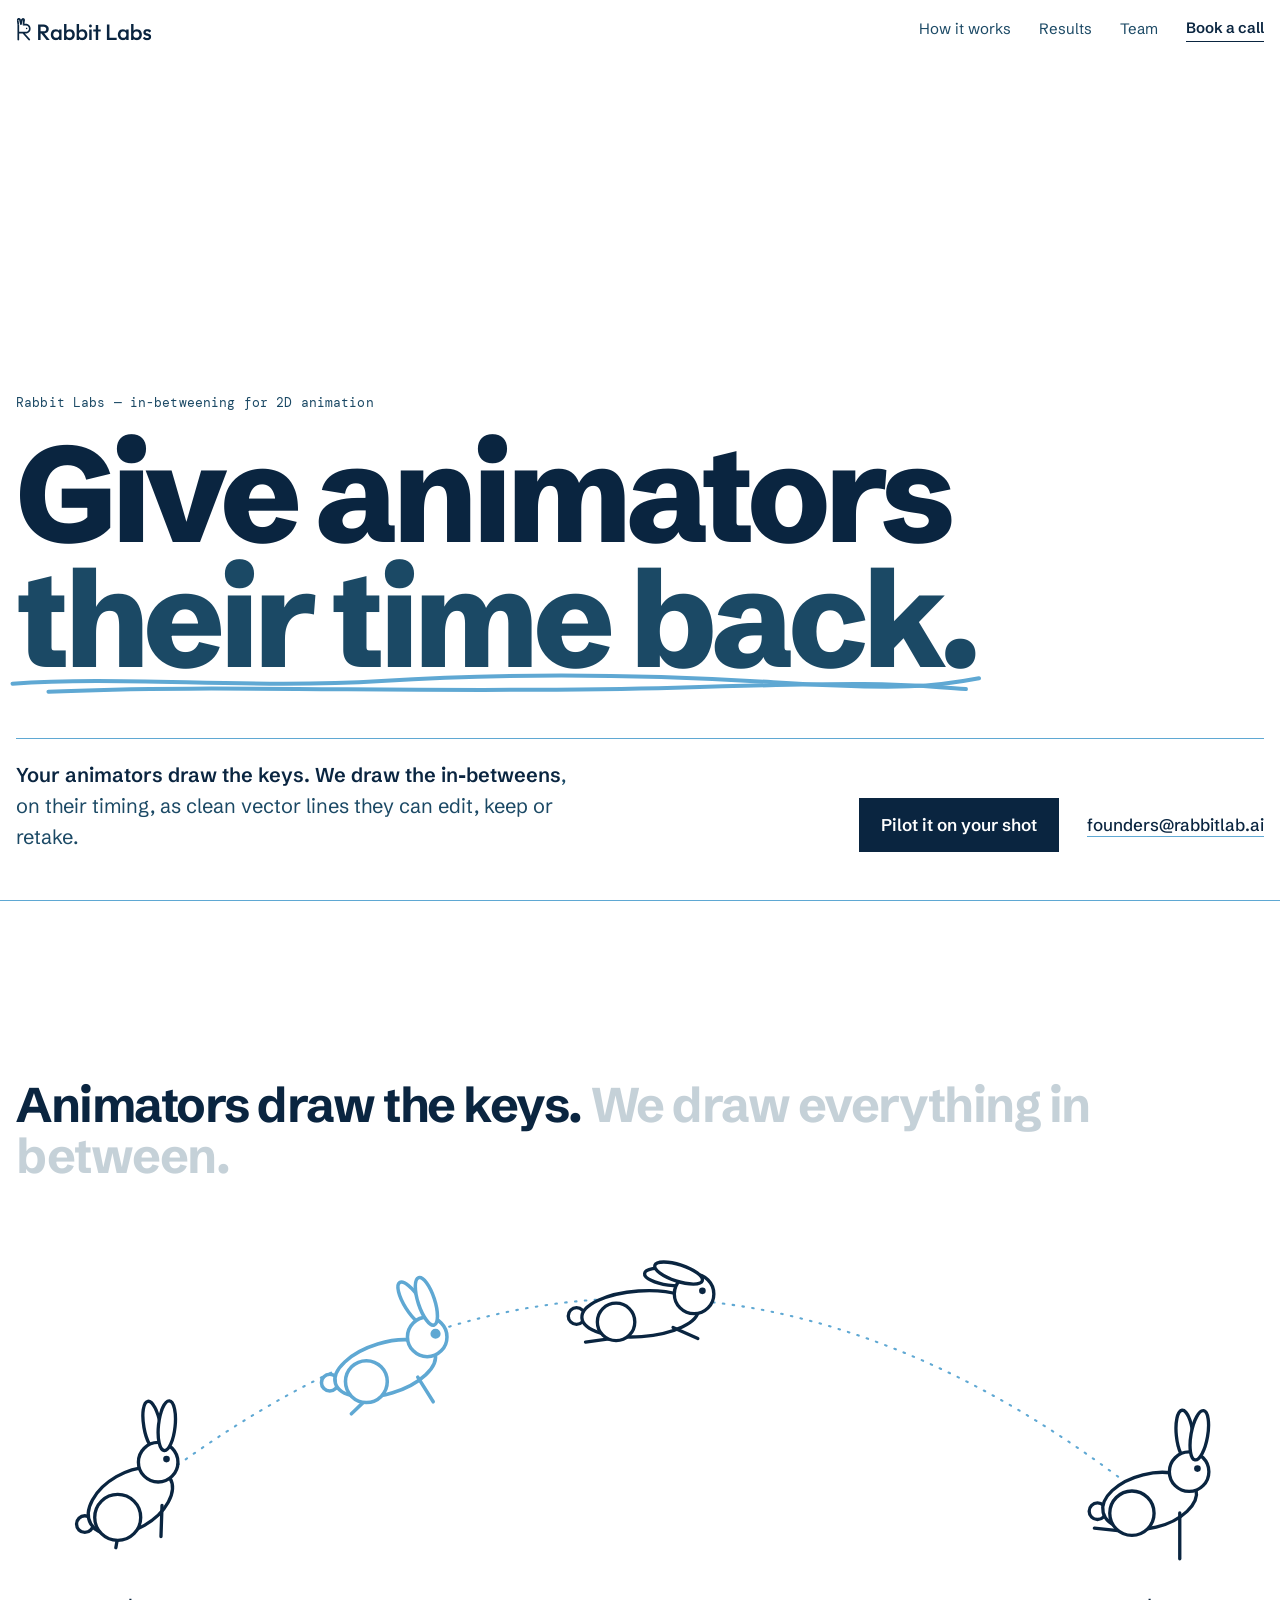
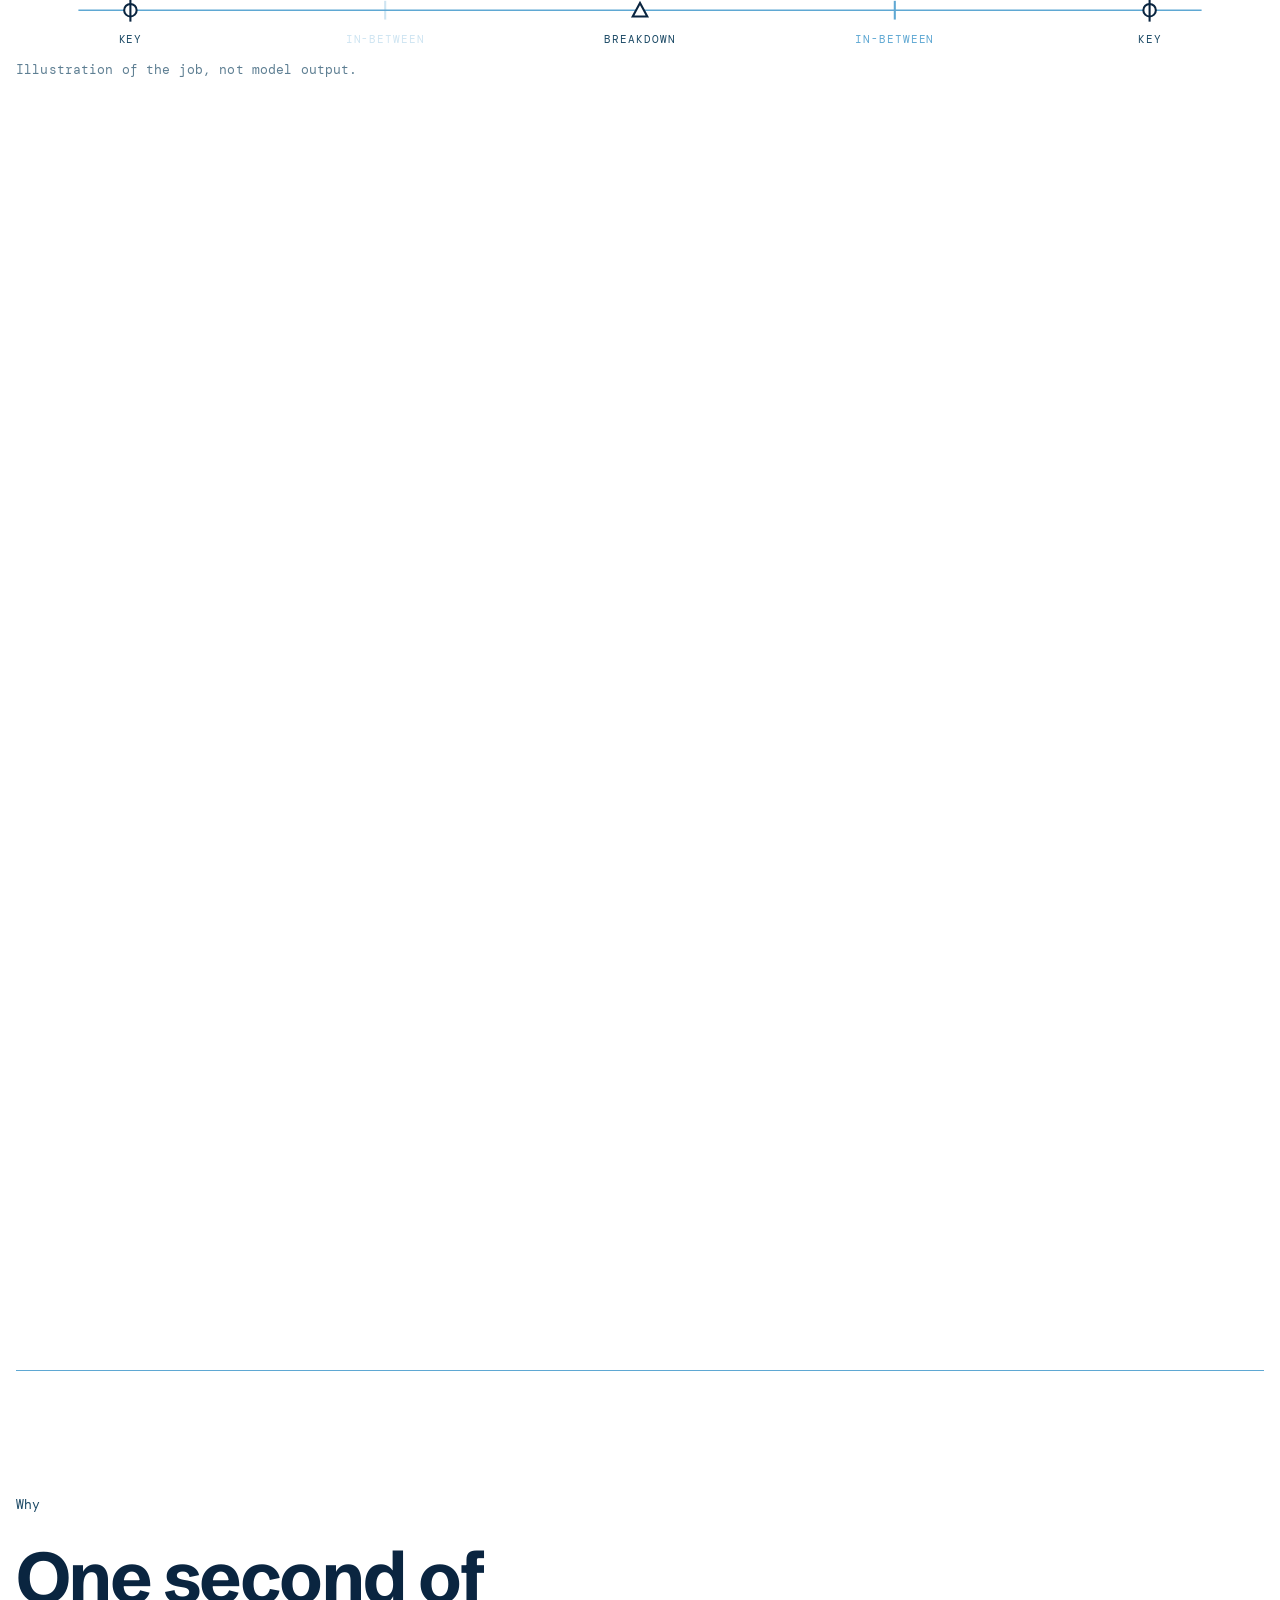
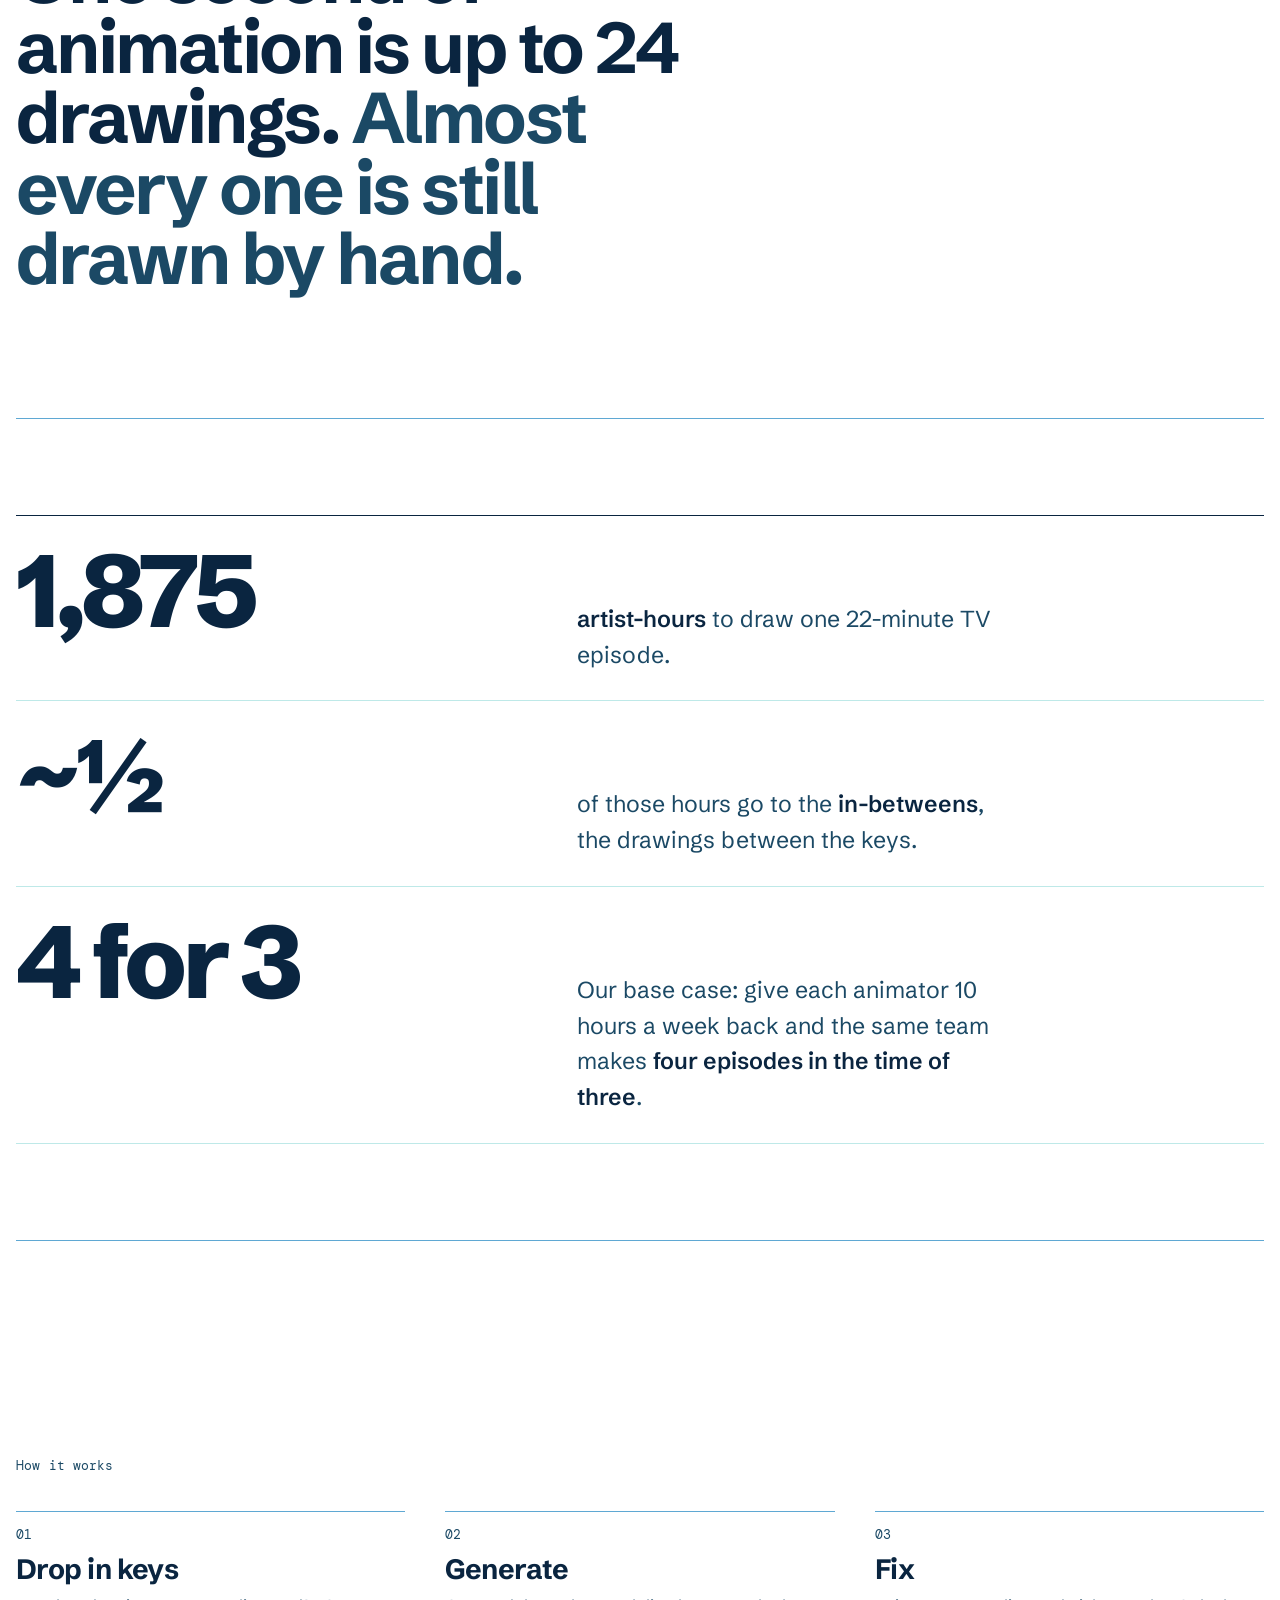
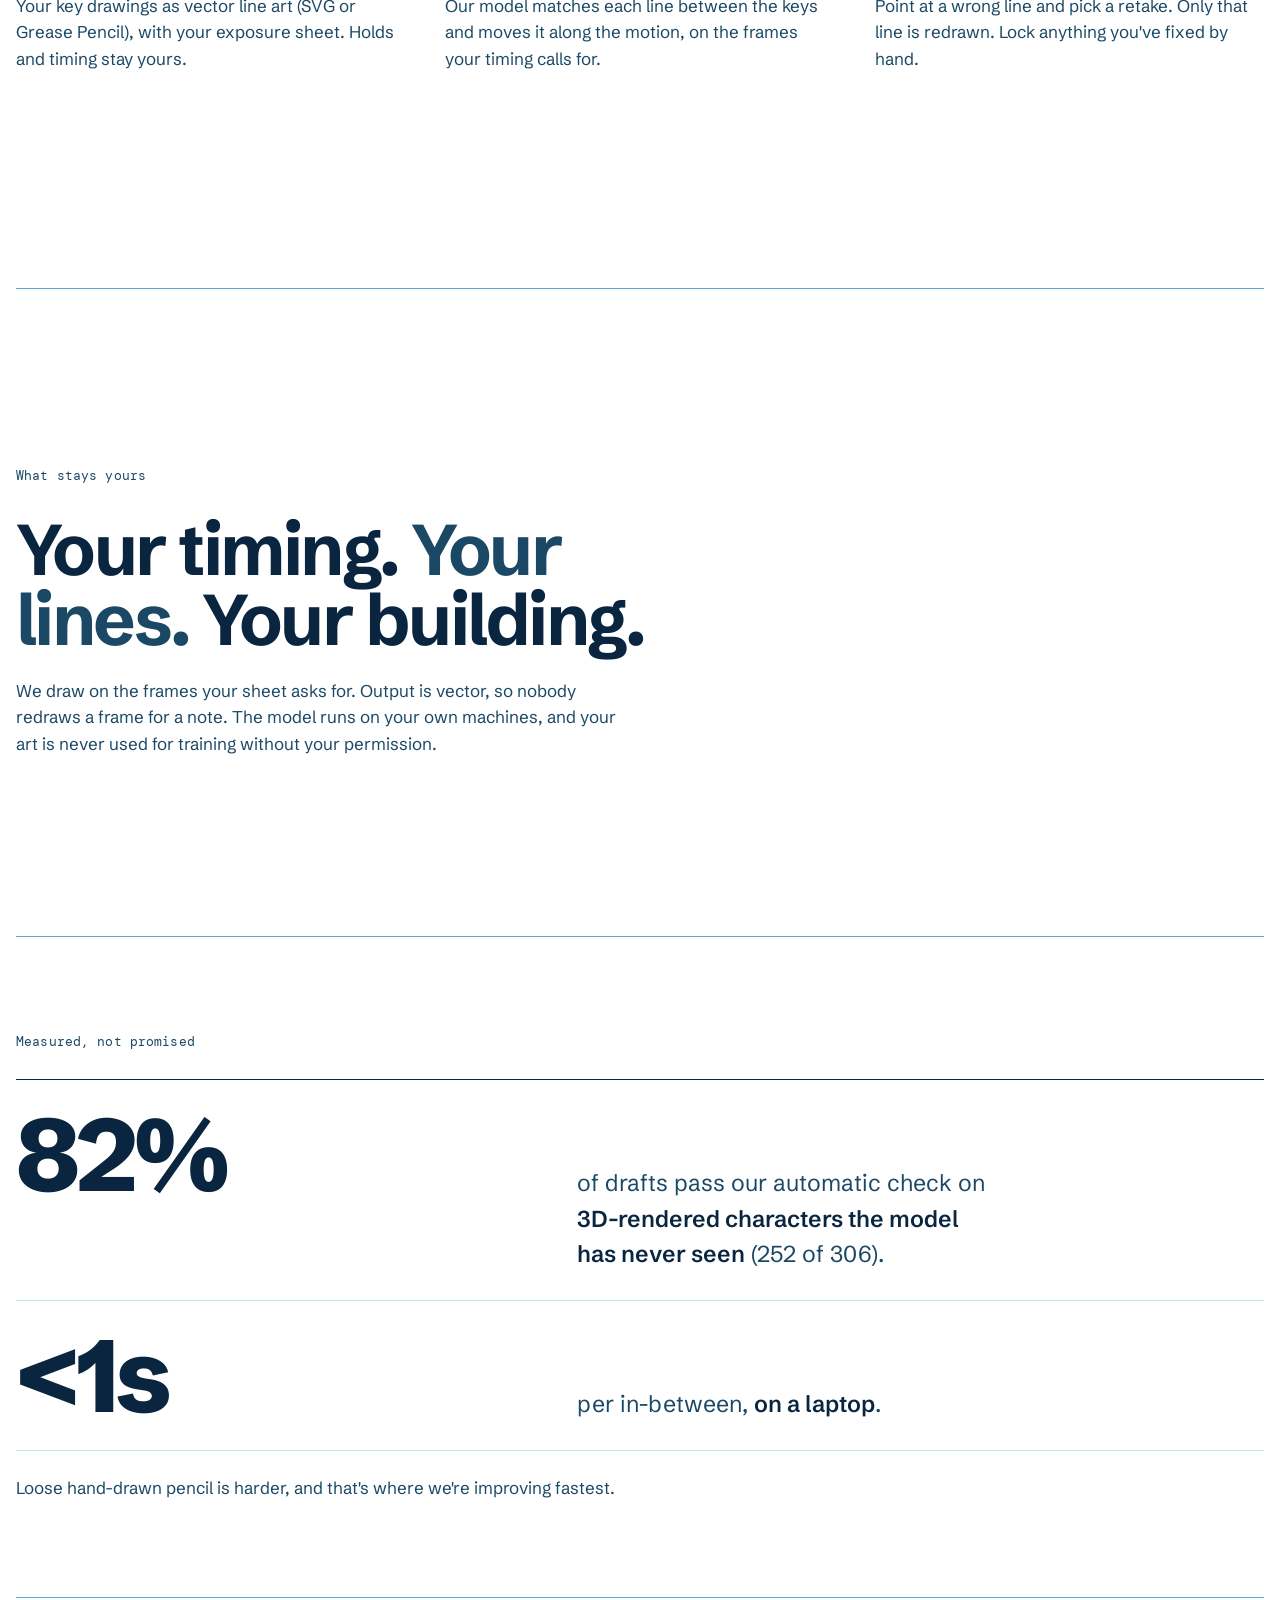
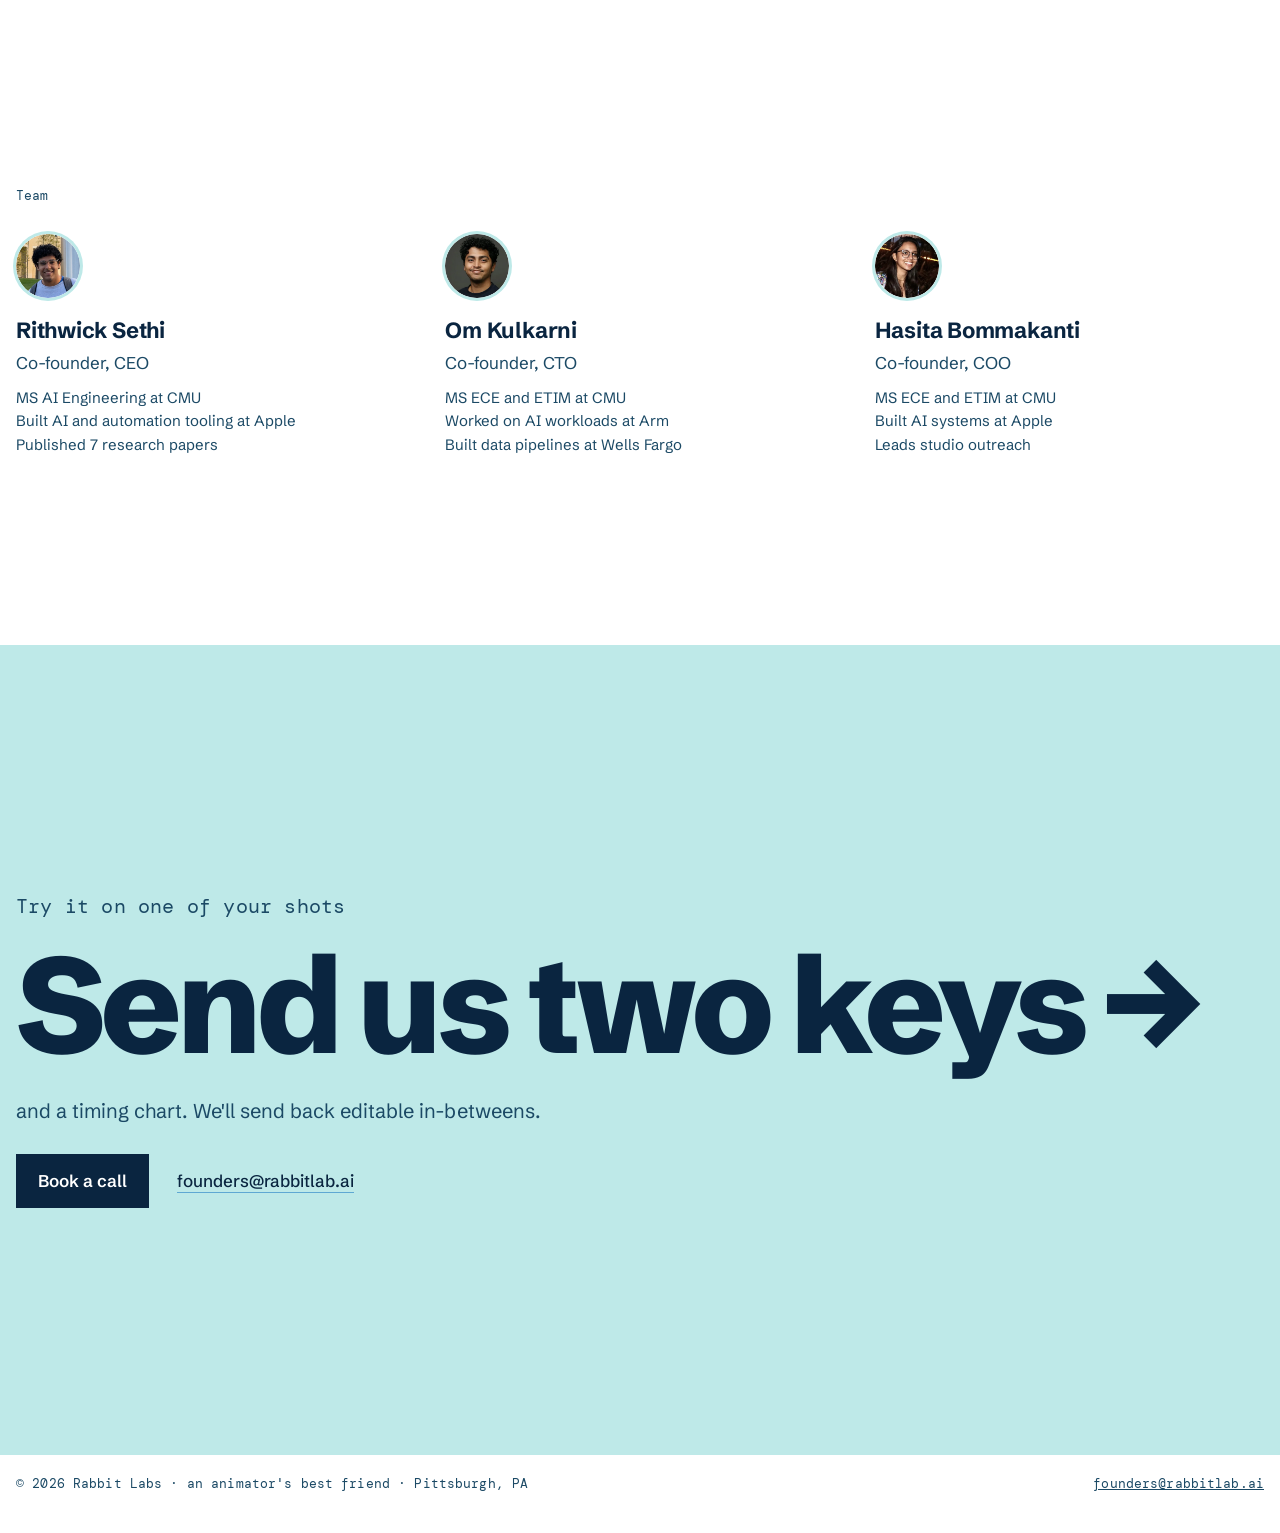
==== index.html @ ea56321c "Redesign: clean light site in the VC deck's navy palette - New page: big type, title-card sections, " ====
<!doctype html>
<html lang="en">
<head>
<meta charset="utf-8">
<meta name="viewport" content="width=device-width, initial-scale=1">
<title>Rabbit Labs · Give animators their time back</title>
<meta name="description" content="Rabbit Labs draws the in-betweens from your animators' keys and timing, as clean vector lines they can edit, keep or retake.">
<meta property="og:title" content="Rabbit Labs · Give animators their time back">
<meta property="og:description" content="Your animators draw the keys. We draw the in-betweens, as clean vector lines they can edit, keep or retake.">
<meta property="og:type" content="website">
<meta property="og:url" content="https://rabbitlab.ai/">
<meta property="og:image" content="https://rabbitlab.ai/assets/og.jpg">
<meta name="twitter:card" content="summary_large_image">
<meta name="theme-color" content="#ffffff">
<link rel="icon" href="assets/favicon.svg" type="image/svg+xml">
<link rel="preconnect" href="https://fonts.googleapis.com">
<link rel="preconnect" href="https://fonts.gstatic.com" crossorigin>
<link rel="stylesheet" href="https://fonts.googleapis.com/css2?family=Schibsted+Grotesk:wght@400..900&family=DM+Mono:wght@400;500&display=swap">
<link rel="stylesheet" href="styles.css?v=9">
<style>
.piece{position:relative;border-top:1px solid var(--sky)}
.piece .sticky{position:sticky;top:0;height:100svh;display:flex;flex-direction:column;justify-content:center;padding-top:58px}
.lead{font-weight:700;font-size:clamp(28px,3.8vw,56px);letter-spacing:-.03em;line-height:1.04;margin:0 0 8px}
.lead b{color:var(--deep);font-weight:700;transition:opacity .3s}
.stage{display:block;width:100%;height:auto;max-height:64svh}
.hopB{height:230vh}
.d.draw{opacity:var(--a,0)}
.mk.ib{opacity:var(--mo,.3)}
.note{color:var(--deep);opacity:.7;margin:4px 0 0}
</style>
</head>
<body>
<header class="head">
  <div class="wrap bar">
    <a class="brand" href="#top"><img src="assets/logo.svg" alt="Rabbit Labs" width="136" height="24"></a>
    <nav aria-label="Main">
      <a class="nav" href="#how">How it works</a><a class="nav" href="#results">Results</a><a class="nav" href="#team">Team</a>
      <a class="book" href="https://calendly.com/founders-rabbitlab/1-1-founders" target="_blank" rel="noopener">Book a call</a>
    </nav>
  </div>
</header>

<main id="top">
  <section class="wrap hero">
    <p class="mono">Rabbit Labs — in-betweening for 2D animation</p>
    <h1>Give animators<br><span class="scrib">their time back.<svg viewBox="0 0 600 24" preserveAspectRatio="none" aria-hidden="true"><path d="M4 13C70 7 150 17 230 11S390 6 470 12 570 15 596 9"/><path d="M26 19C130 13 270 21 410 16S548 14 588 17"/></svg></span></h1>
    <div class="hero-foot">
      <p><b>Your animators draw the keys. We draw the in&#8209;betweens</b>, on their timing, as clean vector lines they can edit, keep or retake.</p>
      <div class="ctas"><a class="btn" href="https://calendly.com/founders-rabbitlab/1-1-founders" target="_blank" rel="noopener">Pilot it on your shot</a><a class="tlink" href="mailto:founders@rabbitlab.ai">founders@rabbitlab.ai</a></div>
    </div>
  </section>

  <section class="piece hopB" id="piece">
    <div class="wrap sticky">
      <p class="lead">Animators draw the keys. <b id="lead-b">We draw everything in between.</b></p>
      <svg class="stage" viewBox="0 0 1200 450" role="img" aria-label="A rabbit's hop: two keys and a breakdown by the animator, two in-betweens by Rabbit Labs">
        <path class="arc" d="M110 300 Q600 -90 1090 300"/>
        <g id="dw"></g>
        <g id="chart"></g>
      </svg>
      <p class="mono note">Illustration of the job, not model output.</p>
    </div>
  </section>


  <section class="wrap card">
    <p class="mono">Why</p>
    <p class="say">One second of animation is up to 24 drawings. <span>Almost every one is still drawn by hand.</span></p>
  </section>

  <section class="wrap card">
    <div class="rows">
      <div class="row"><b>1,875</b><p><strong>artist-hours</strong> to draw one 22-minute TV episode.</p></div>
      <div class="row"><b>~½</b><p>of those hours go to the <strong>in-betweens</strong>, the drawings between the keys.</p></div>
      <div class="row"><b>4 for 3</b><p>Our base case: give each animator 10 hours a week back and the same team makes <strong>four episodes in the time of three</strong>.</p></div>
    </div>
  </section>

  <section class="wrap card" id="how">
    <p class="mono">How it works</p>
    <div class="cols">
      <div><p class="mono">01</p><h3>Drop in keys</h3><p>Your key drawings as vector line art (SVG or Grease Pencil), with your exposure sheet. Holds and timing stay yours.</p></div>
      <div><p class="mono">02</p><h3>Generate</h3><p>Our model matches each line between the keys and moves it along the motion, on the frames your timing calls for.</p></div>
      <div><p class="mono">03</p><h3>Fix</h3><p>Point at a wrong line and pick a retake. Only that line is redrawn. Lock anything you've fixed by hand.</p></div>
    </div>
  </section>

  <section class="wrap card">
    <p class="mono">What stays yours</p>
    <p class="say">Your timing. <span>Your lines.</span> Your building.</p>
    <p class="small">We draw on the frames your sheet asks for. Output is vector, so nobody redraws a frame for a note. The model runs on your own machines, and your art is never used for training without your permission.</p>
  </section>

  <section class="wrap card" id="results">
    <p class="mono">Measured, not promised</p>
    <div class="rows">
      <div class="row"><b>82%</b><p>of drafts pass our automatic check on <strong>3D-rendered characters the model has never seen</strong> (252 of 306).</p></div>
      <div class="row"><b>&lt;1s</b><p>per in-between, <strong>on a laptop</strong>.</p></div>
    </div>
    <p class="small">Loose hand-drawn pencil is harder, and that's where we're improving fastest.</p>
  </section>

  <section class="wrap card" id="team">
    <p class="mono">Team</p>
    <div class="team">
      <article><img src="assets/rithwick.webp" alt="Rithwick Sethi"><h3>Rithwick Sethi</h3><p class="role">Co-founder, CEO</p><ul><li>MS AI Engineering at CMU</li><li>Built AI and automation tooling at Apple</li><li>Published 7 research papers</li></ul></article>
      <article><img src="assets/om.webp" alt="Om Kulkarni"><h3>Om Kulkarni</h3><p class="role">Co-founder, CTO</p><ul><li>MS ECE and ETIM at CMU</li><li>Worked on AI workloads at Arm</li><li>Built data pipelines at Wells Fargo</li></ul></article>
      <article><img src="assets/hasita.webp" alt="Hasita Bommakanti"><h3>Hasita Bommakanti</h3><p class="role">Co-founder, COO</p><ul><li>MS ECE and ETIM at CMU</li><li>Built AI systems at Apple</li><li>Leads studio outreach</li></ul></article>
    </div>
  </section>

  <section class="end">
    <div class="wrap">
      <p class="mono">Try it on one of your shots</p>
      <a class="giant" href="mailto:founders@rabbitlab.ai?subject=Pilot">Send us two keys&nbsp;→</a>
      <p>and a timing chart. We'll send back editable in-betweens.</p>
      <div class="ctas"><a class="btn" href="https://calendly.com/founders-rabbitlab/1-1-founders" target="_blank" rel="noopener">Book a call</a><a class="tlink" href="mailto:founders@rabbitlab.ai">founders@rabbitlab.ai</a></div>
    </div>
  </section>
</main>

<footer class="wrap foot mono"><span>© 2026 Rabbit Labs · an animator's best friend · Pittsburgh, PA</span><a href="mailto:founders@rabbitlab.ai">founders@rabbitlab.ai</a></footer>

<script src="hop.js?v=1"></script>
<script>
const progress = (el) => { const r = el.getBoundingClientRect(), span = el.offsetHeight - innerHeight; return Math.max(0, Math.min(1, -r.top / span)); };
// The keys and breakdown are there from the start; as you scroll, the two in-betweens fade in one after the
// other and the second half of the headline comes up with them. The shown progress eases towards the scroll.
(() => {
  const { drawings, render, chart } = window.Hop;
  const sect = document.getElementById("piece");
  const dw = document.getElementById("dw"), ch = document.getElementById("chart");
  const leadB = document.getElementById("lead-b");
  dw.innerHTML = drawings.map((d) => `<g class="d ${d.kind} ${d.kind === "ib" ? "draw" : ""}" transform="translate(${d.x} ${d.y})">${render(d.p)}</g>`).join("");
  ch.innerHTML = chart(405);
  const ibs = [...dw.querySelectorAll(".draw")], ibMarks = [...ch.querySelectorAll(".mk.ib")];
  const clamp = (x) => Math.max(0, Math.min(1, x));
  const draw = (p) => {
    const pr = [clamp((p - 0.12) / 0.3), clamp((p - 0.5) / 0.3)];
    ibs.forEach((g, i) => {
      g.style.setProperty("--a", String(pr[i]));
      ibMarks[i].style.setProperty("--mo", String(0.3 + 0.7 * pr[i]));
    });
    leadB.style.opacity = 0.25 + 0.75 * (pr[0] + pr[1]) / 2;
  };
  const still = matchMedia("(prefers-reduced-motion: reduce)").matches;
  let target = progress(sect), cur = target, raf = 0;
  const tick = () => {
    cur += (target - cur) * 0.16;
    if (still || Math.abs(target - cur) < 0.0008) cur = target;
    draw(cur);
    raf = cur !== target ? requestAnimationFrame(tick) : 0;
  };
  addEventListener("scroll", () => { target = progress(sect); if (!raf) raf = requestAnimationFrame(tick); }, { passive: true });
  draw(cur);
})();
</script>
</body>
</html>
---- styles.css ----
/* Shared look for the rabbitlab.ai pages: direction C (title cards) in the VC deck's Corporate Navy colours.
   Navy for text, deep blue as the accent, sky only for thin rules and in-between line art, seafoam only for soft
   fills, white background. */
:root{
  --bg:#ffffff; --navy:#0a2540; --deep:#1b4965; --sky:#5fa8d3; --foam:#bee9e8;
  --sans:"Schibsted Grotesk",system-ui,sans-serif; --mono:"DM Mono",ui-monospace,monospace;
}
*{box-sizing:border-box}
html{scroll-behavior:smooth}
body{margin:0;background:var(--bg);color:var(--navy);font:17px/1.55 var(--sans);-webkit-font-smoothing:antialiased}
::selection{background:var(--foam)}
a{color:inherit}
.wrap{width:min(1280px,100% - 32px);margin-inline:auto}
.mono{font:400 13px/1.4 var(--mono);letter-spacing:.01em}

.head{position:fixed;inset:0 0 auto;z-index:5;background:rgba(255,255,255,.94);backdrop-filter:blur(6px);-webkit-backdrop-filter:blur(6px)}
.head .bar{display:flex;justify-content:space-between;align-items:center;gap:20px;height:58px}
.brand{display:block;line-height:0}
.brand img{height:24px;width:auto}
.head nav{display:flex;gap:28px;align-items:center;font-size:15px}
.head nav a{text-decoration:none;color:var(--deep)}
.head nav a:hover{color:var(--navy)}
.head nav a.book{color:var(--navy);font-weight:600;border-bottom:1.5px solid var(--navy);padding-bottom:1px}

.hero{min-height:100svh;display:flex;flex-direction:column;justify-content:flex-end;padding:110px 0 48px}
.hero .mono{color:var(--deep);margin:0 0 20px}
h1{font-weight:800;font-size:clamp(52px,10.6vw,168px);line-height:.92;letter-spacing:-.045em;margin:0}
.scrib{position:relative;display:inline-block;color:var(--deep)}
.scrib svg{position:absolute;left:-1%;bottom:-.12em;width:102%;height:.24em;overflow:visible}
.scrib path{fill:none;stroke:var(--sky);stroke-width:4;stroke-linecap:round;vector-effect:non-scaling-stroke}
.hero-foot{display:grid;grid-template-columns:minmax(0,1fr) auto;gap:24px 48px;align-items:end;margin-top:56px;padding-top:20px;border-top:1px solid var(--sky)}
.hero-foot p{margin:0;font-size:20px;max-width:46ch;color:var(--deep)}
.hero-foot p b{color:var(--navy);font-weight:600}
.ctas{display:flex;gap:12px 28px;align-items:center;flex-wrap:wrap}
.btn{display:inline-block;background:var(--navy);color:#fff;text-decoration:none;font-weight:600;padding:14px 22px}
.btn:hover{background:var(--deep)}
.tlink{font-weight:500;text-underline-offset:5px;text-decoration-color:var(--sky)}

/* Rabbit drawings (hop.js): keys and the breakdown in navy, in-betweens in sky */
.rb *{fill:#fff;stroke:var(--navy);stroke-width:3.2;stroke-linecap:round;stroke-linejoin:round}
.rb line{fill:none}
.rb .eye{fill:var(--navy);stroke:none}
.ib .rb *{stroke:var(--sky);stroke-width:3.4}
.ib .rb .eye{fill:var(--sky)}
.arc{fill:none;stroke:var(--sky);stroke-width:2;stroke-dasharray:1.5 8;stroke-linecap:round}
.tline{stroke:var(--sky);stroke-width:1.5}
.mk{stroke:var(--navy);stroke-width:2;fill:#fff}
.mk.ib{stroke:var(--sky)}
.mk .mk-label{stroke:none;font:400 11px var(--mono);letter-spacing:.08em;fill:var(--deep);text-anchor:middle;text-transform:uppercase}
.mk-label.ib{fill:var(--sky)}

/* Statements and number rows */
.card{min-height:72svh;display:flex;flex-direction:column;justify-content:center;border-top:1px solid var(--sky);padding:96px 0}
.card>.mono{color:var(--deep);margin:0 0 28px}
.say{font-weight:700;font-size:clamp(36px,5.6vw,88px);line-height:.98;letter-spacing:-.035em;margin:0;max-width:16ch}
.say span{color:var(--deep)}
.rows{border-top:1px solid var(--navy)}
.row{display:grid;grid-template-columns:minmax(0,1fr) minmax(0,1.3fr);gap:32px;align-items:baseline;padding:28px 0;border-bottom:1px solid var(--foam)}
.row b{font-weight:800;font-size:clamp(56px,8vw,124px);line-height:.9;letter-spacing:-.05em}
.row p{margin:0;font-size:clamp(18px,1.8vw,24px);color:var(--deep);max-width:30ch}
.row p strong{color:var(--navy);font-weight:600}
.small{color:var(--deep);margin:24px 0 0;max-width:62ch}
.cols{display:grid;grid-template-columns:repeat(3,minmax(0,1fr));gap:40px;margin-top:8px}
.cols>div{border-top:1px solid var(--sky);padding-top:14px}
.cols h3{font-size:28px;letter-spacing:-.02em;margin:10px 0 8px;font-weight:700;line-height:1.1}
.cols p{margin:0;color:var(--deep)}
.cols .mono{color:var(--deep);margin:0}
.team{display:grid;grid-template-columns:repeat(3,minmax(0,1fr));gap:40px}
.team img{width:64px;height:64px;border-radius:50%;object-fit:cover;display:block;margin-bottom:16px;box-shadow:0 0 0 3px var(--foam)}
.team h3{margin:0;font-size:22px;font-weight:700;letter-spacing:-.01em}
.team .role{margin:2px 0 10px;color:var(--deep)}
.team ul{list-style:none;margin:0;padding:0;color:var(--deep);font-size:15px}
.end{min-height:90svh;display:flex;flex-direction:column;justify-content:center;background:var(--foam);padding:96px 0}
.end .mono{color:var(--deep);margin:0 0 24px}
.end a.giant{font-weight:800;font-size:clamp(52px,10.6vw,168px);line-height:.9;letter-spacing:-.045em;text-decoration:none}
.end a.giant:hover{text-decoration:underline;text-decoration-thickness:.05em;text-underline-offset:.08em;text-decoration-color:var(--sky)}
.end p{font-size:20px;color:var(--deep);margin:28px 0 28px;max-width:44ch}
.foot{display:flex;justify-content:space-between;gap:16px;flex-wrap:wrap;padding:20px 0 40px;color:var(--deep)}

@media (max-width:820px){
  .head nav a.nav{display:none}
  .hero-foot,.row{grid-template-columns:minmax(0,1fr);gap:10px}
  .cols,.team{grid-template-columns:minmax(0,1fr);gap:28px}
  .card,.end{padding:64px 0;min-height:auto}
}
@media (prefers-reduced-motion:reduce){html{scroll-behavior:auto}}
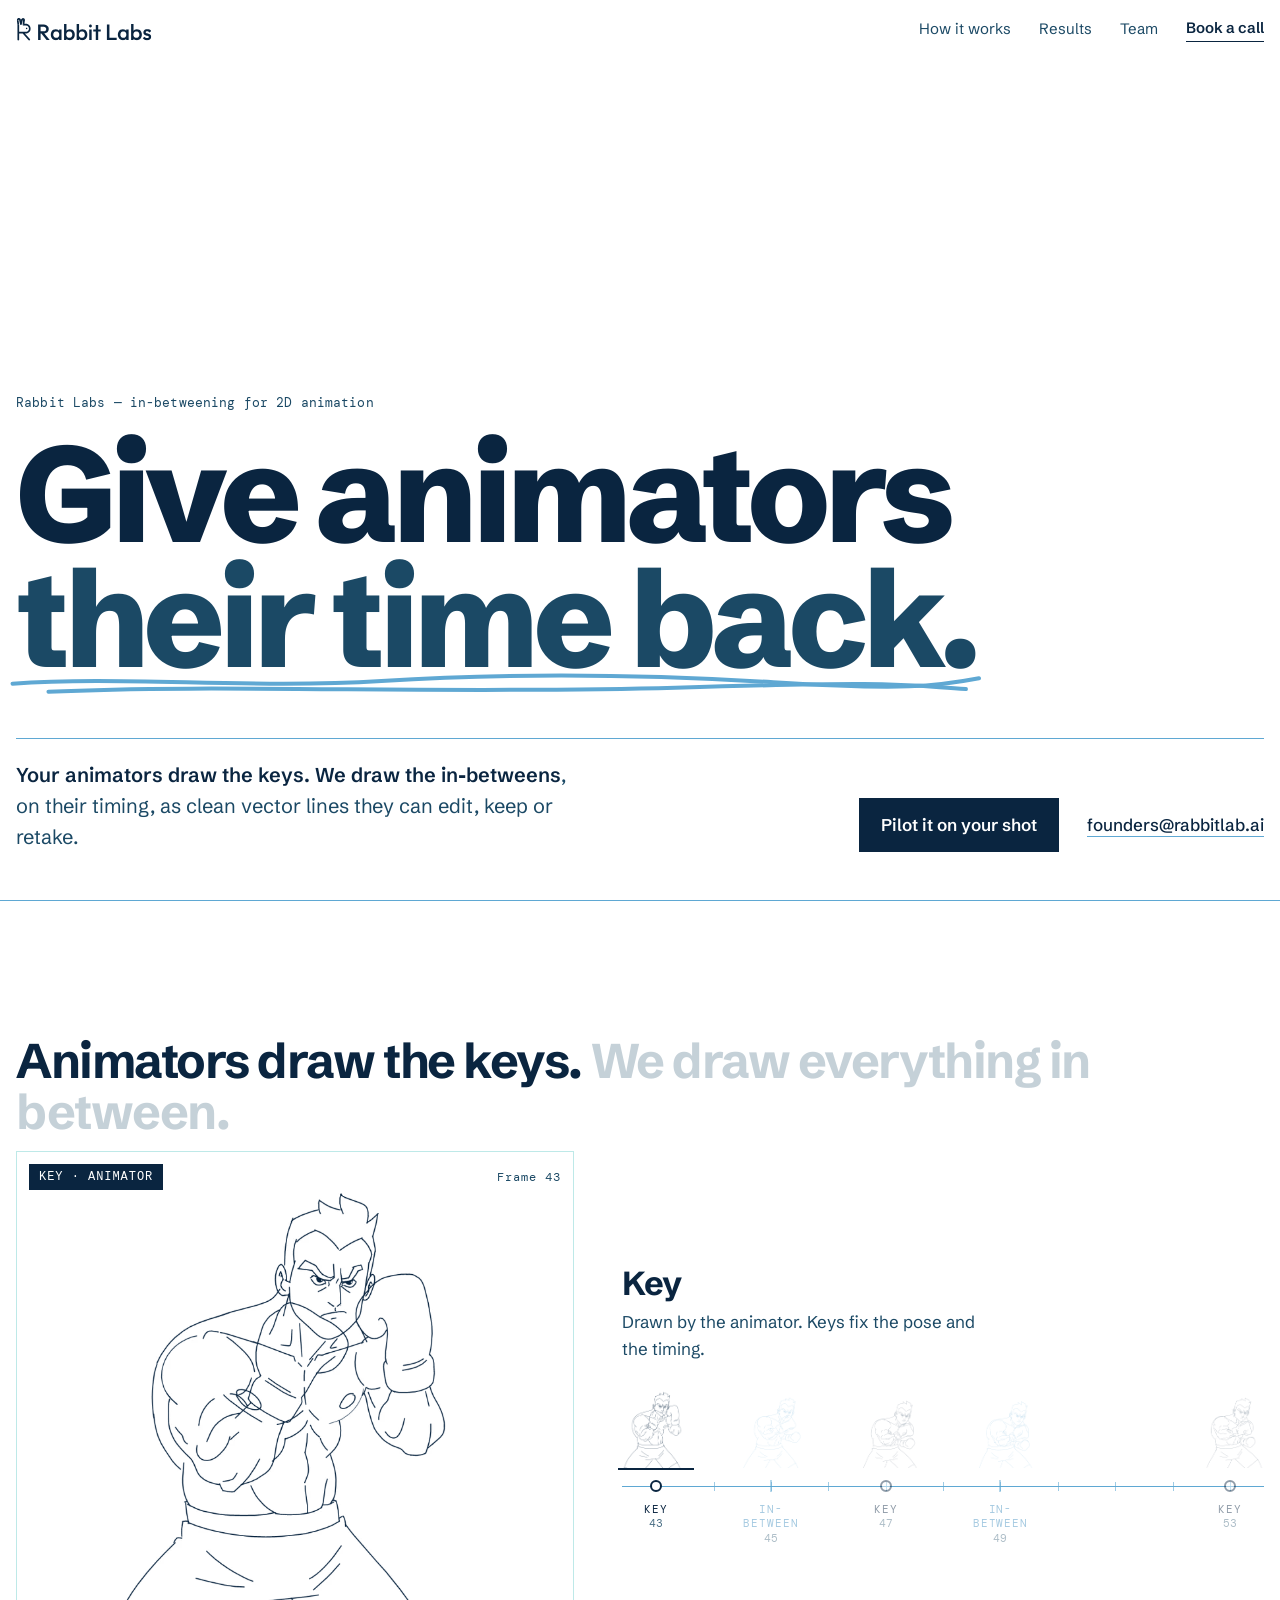
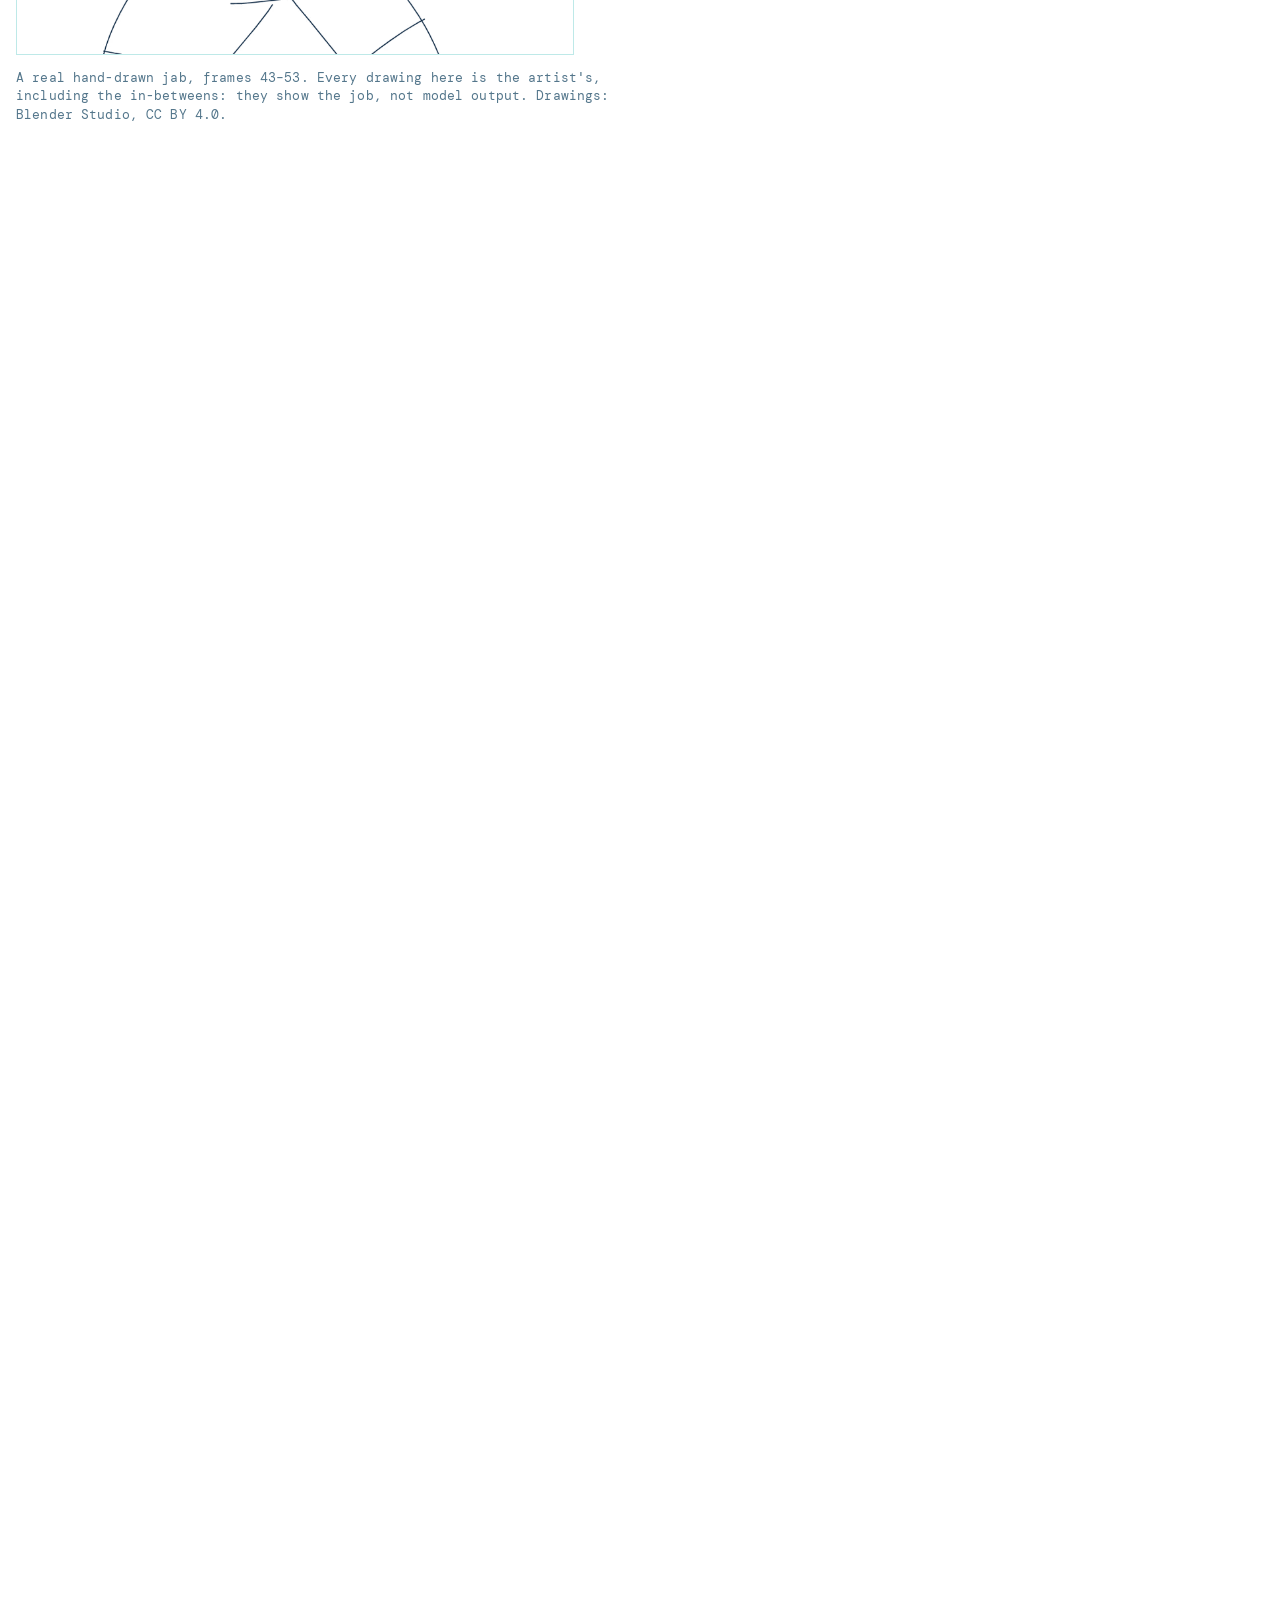
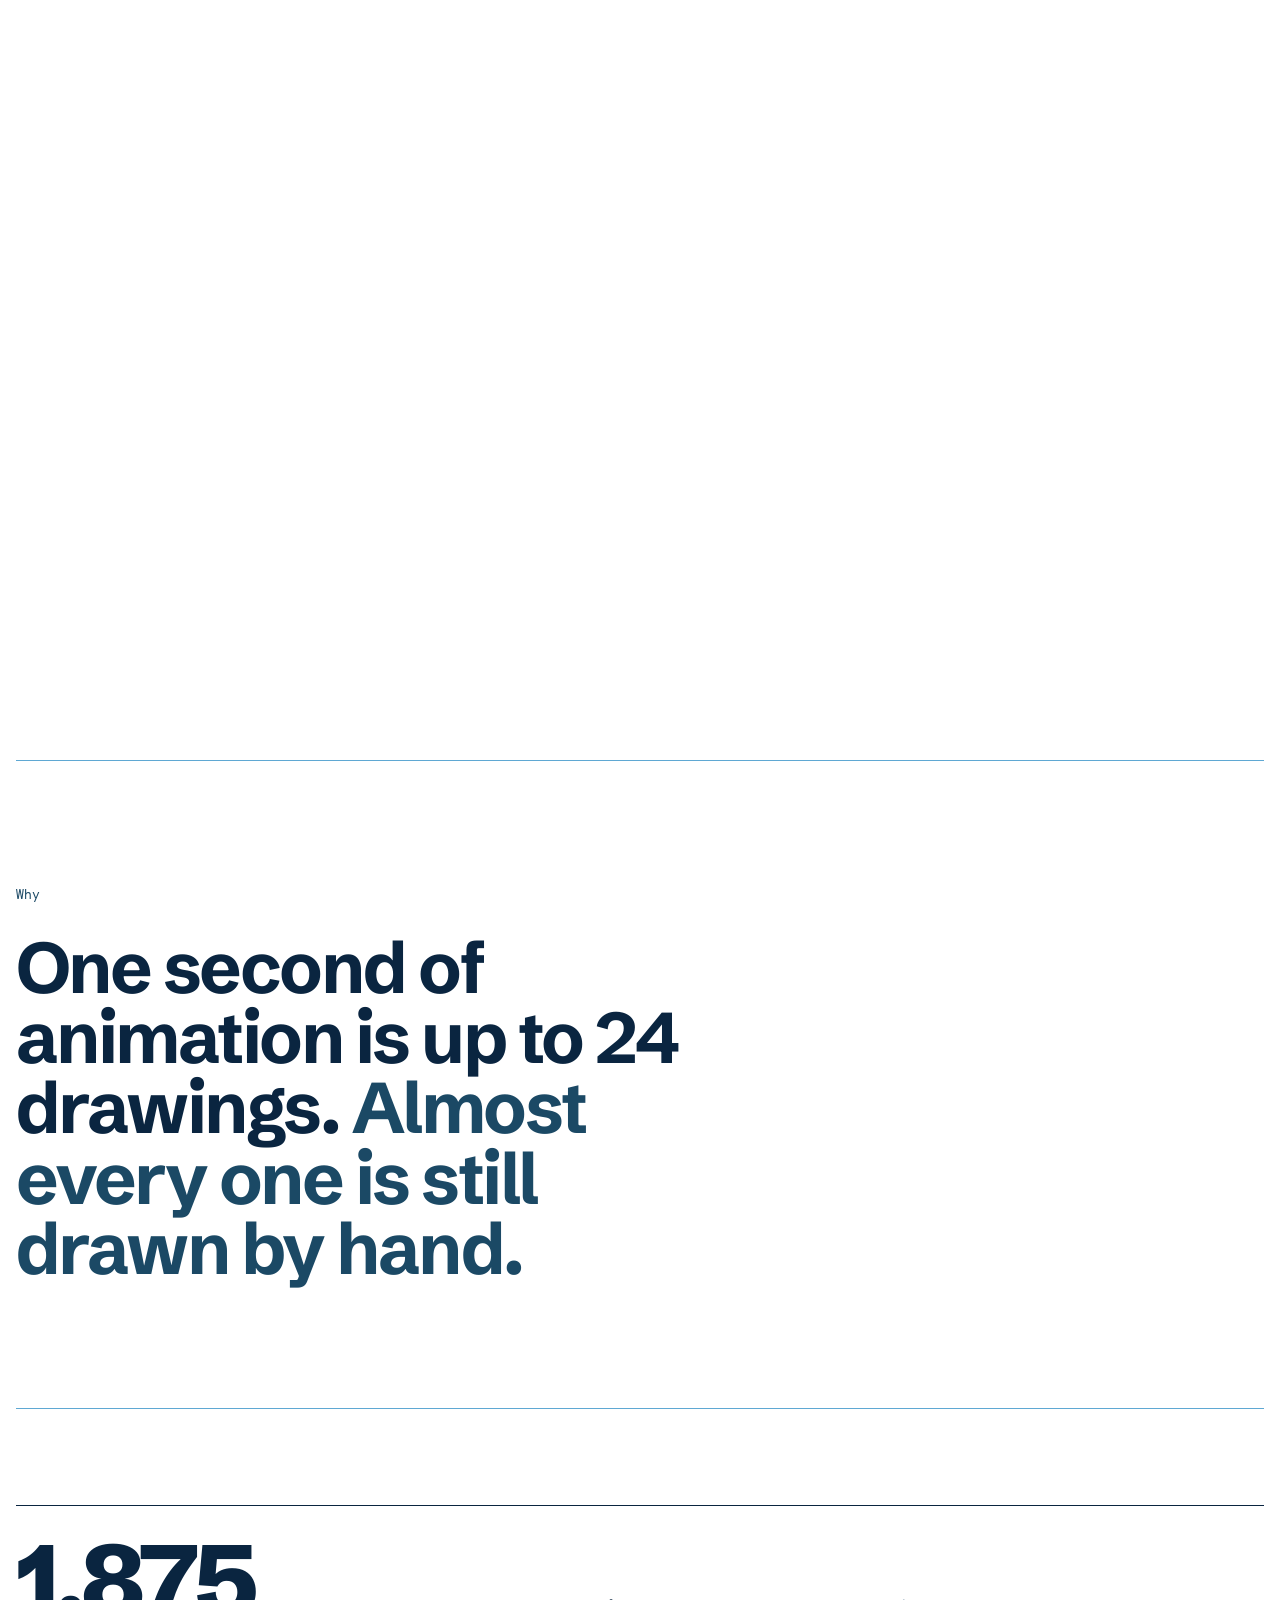
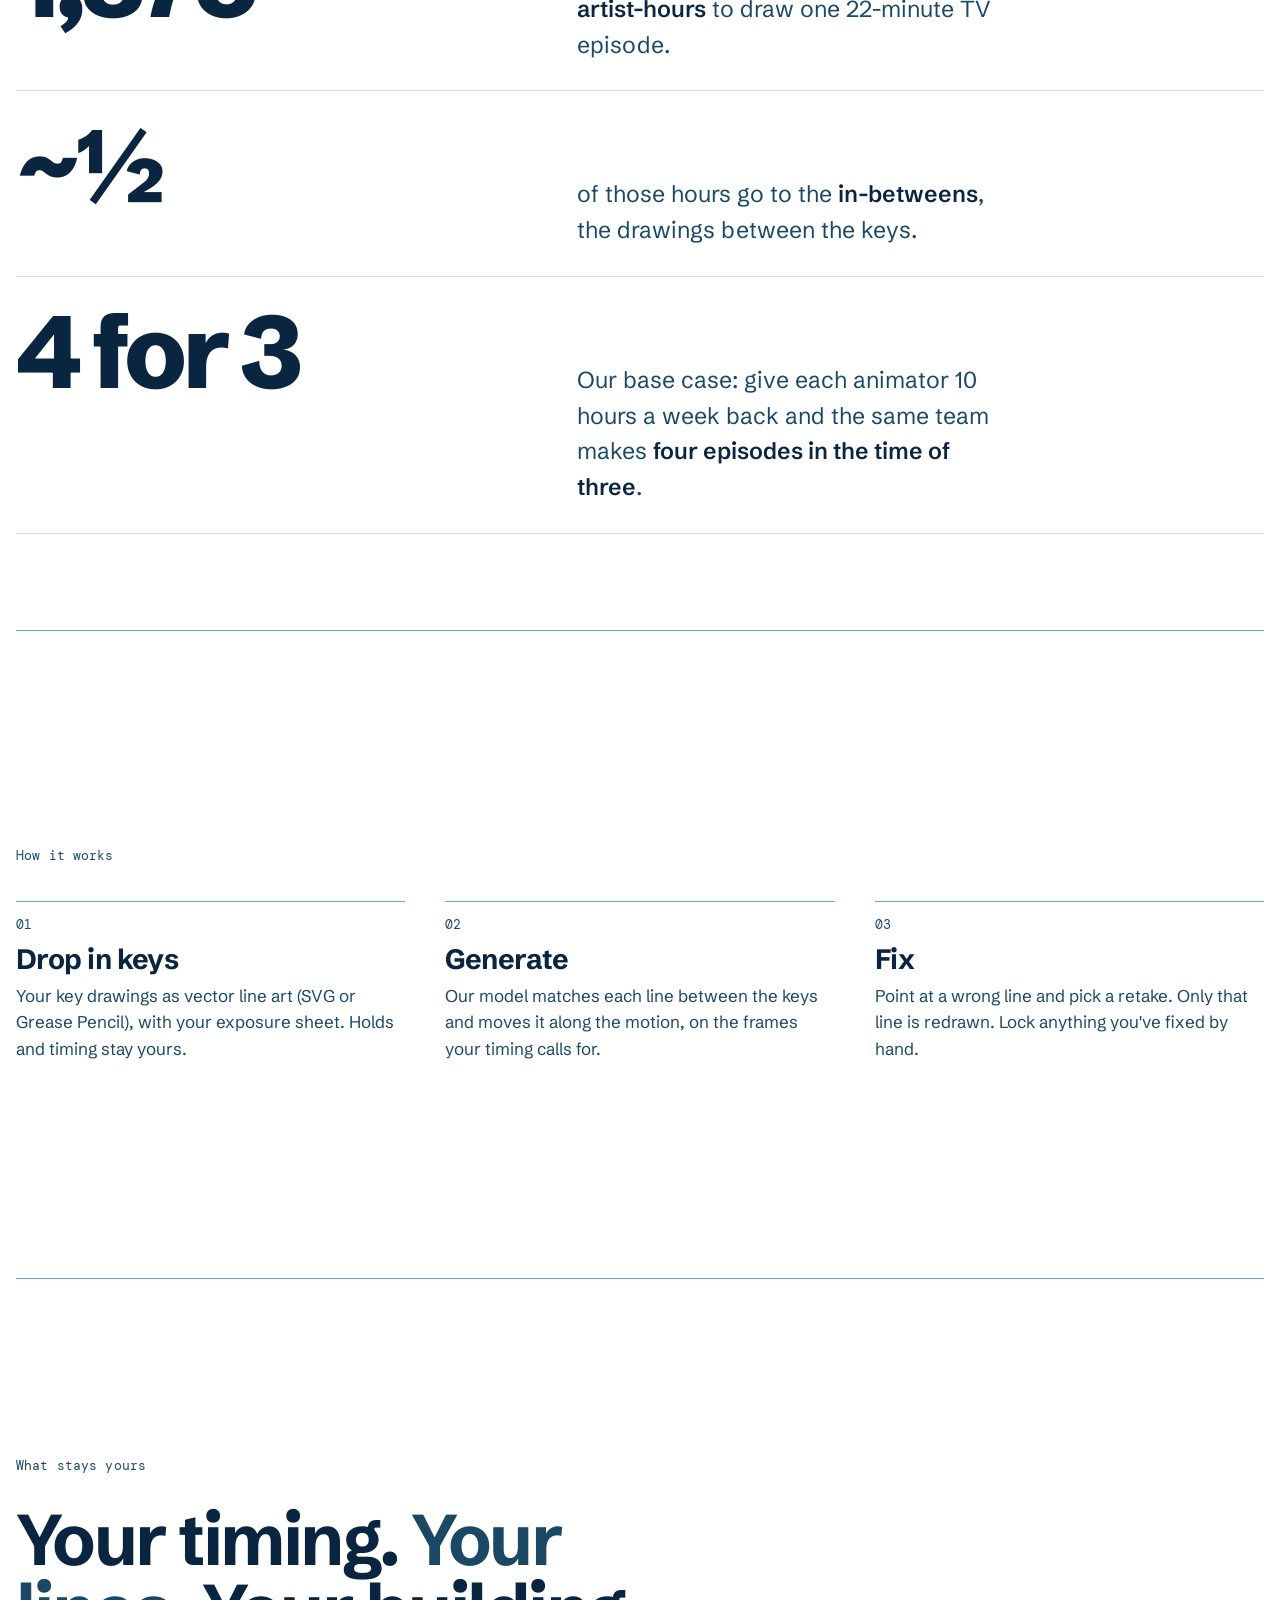
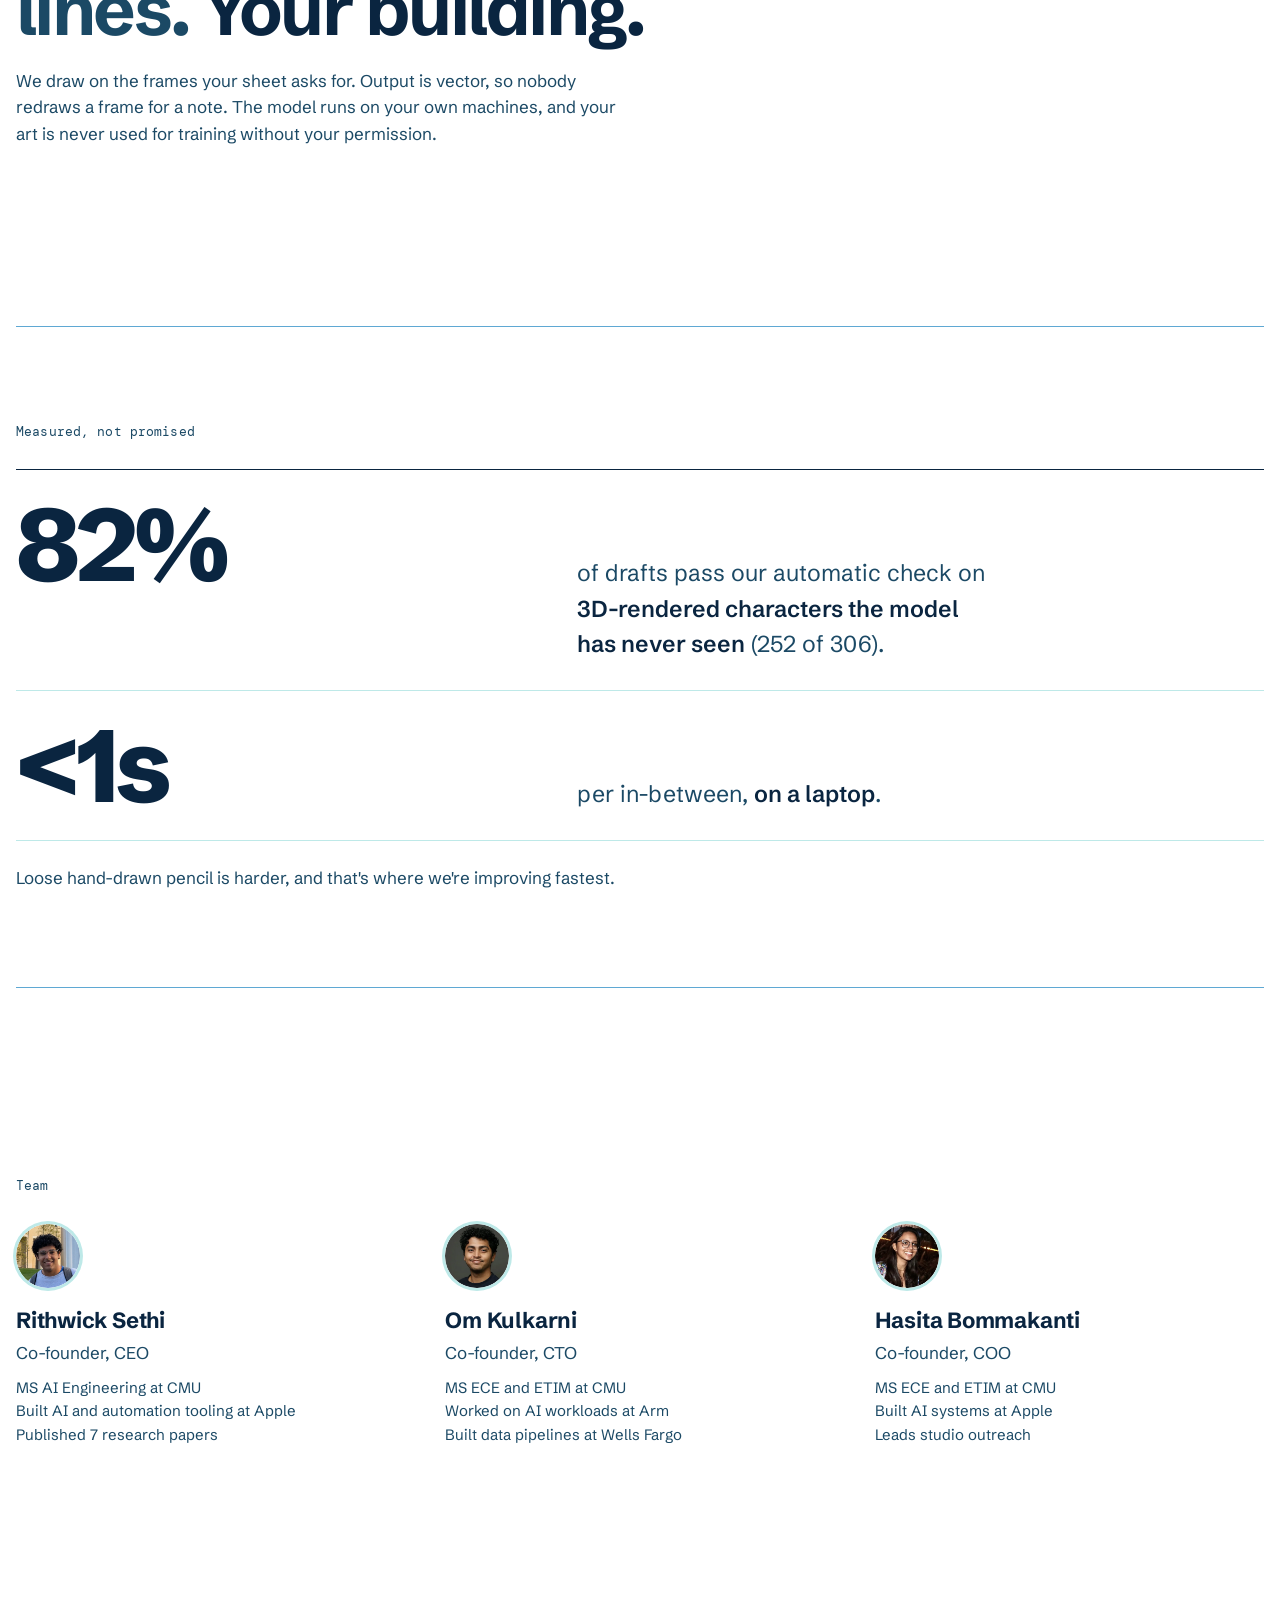
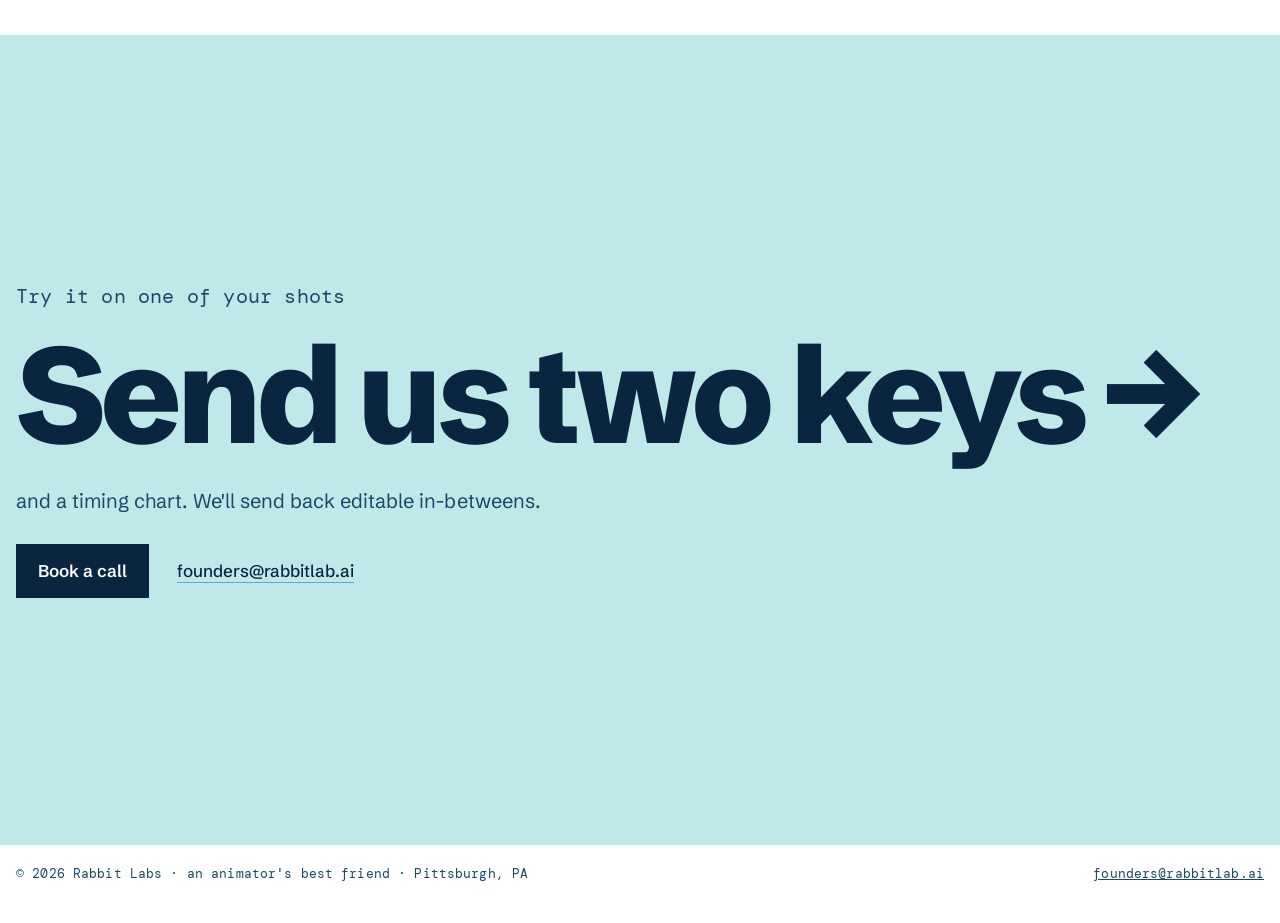
==== commit 112b1c75: "Scroll-stepped boxing jab in place of the rabbit hop The artist's five drawings of the jab (frames 4" ====
--- a/index.html
+++ b/index.html
@@ -16,17 +16,50 @@
 <link rel="preconnect" href="https://fonts.googleapis.com">
 <link rel="preconnect" href="https://fonts.gstatic.com" crossorigin>
 <link rel="stylesheet" href="https://fonts.googleapis.com/css2?family=Schibsted+Grotesk:wght@400..900&family=DM+Mono:wght@400;500&display=swap">
-<link rel="stylesheet" href="styles.css?v=9">
+<link rel="stylesheet" href="styles.css?v=10">
 <style>
 .piece{position:relative;border-top:1px solid var(--sky)}
 .piece .sticky{position:sticky;top:0;height:100svh;display:flex;flex-direction:column;justify-content:center;padding-top:58px}
-.lead{font-weight:700;font-size:clamp(28px,3.8vw,56px);letter-spacing:-.03em;line-height:1.04;margin:0 0 8px}
-.lead b{color:var(--deep);font-weight:700;transition:opacity .3s}
-.stage{display:block;width:100%;height:auto;max-height:64svh}
-.hopB{height:230vh}
-.d.draw{opacity:var(--a,0)}
-.mk.ib{opacity:var(--mo,.3)}
-.note{color:var(--deep);opacity:.7;margin:4px 0 0}
+.lead{font-weight:700;font-size:clamp(28px,3.8vw,56px);letter-spacing:-.03em;line-height:1.04;margin:0 0 14px}
+.lead span{transition:opacity .2s}
+.lead .b{color:var(--deep)}
+.boxB{height:340vh}
+.jab{display:grid;grid-template-columns:minmax(0,1fr) minmax(0,1.15fr);gap:20px 48px;align-items:center}
+.shot{position:relative;margin:0;border:1px solid var(--foam);height:min(56svh,600px)}
+.shot img{position:absolute;inset:0;width:100%;height:100%;object-fit:contain;padding:28px 0 0;visibility:hidden}
+.shot img.on{visibility:visible}
+.chip{position:absolute;top:12px;left:12px;z-index:1;font:500 12px/1 var(--mono);letter-spacing:.08em;text-transform:uppercase;padding:7px 10px;background:var(--navy);color:#fff}
+.chip.ib{background:var(--sky)}
+.fno{position:absolute;top:12px;right:12px;z-index:1;font:400 12px/1 var(--mono);letter-spacing:.08em;color:var(--deep);padding:7px 0}
+.side h3{font-size:clamp(26px,2.6vw,40px);letter-spacing:-.025em;line-height:1.05;margin:0 0 8px;font-weight:700}
+.side h3.ib{color:#3b8bbd}
+.side .say-sm{margin:0 0 28px;color:var(--deep);max-width:38ch;min-height:3.1em}
+.strip{position:relative;list-style:none;margin:0;padding:0 34px;height:150px}
+.strip::before{content:"";position:absolute;left:0;right:0;top:96px;border-top:1.5px solid var(--sky)}
+.strip .tk{position:absolute;top:92px;height:9px;border-left:1px solid var(--sky);opacity:.6}
+.cell{position:absolute;top:0;width:76px;transform:translateX(-50%);text-align:center;opacity:.45;transition:opacity .15s}
+.cell.on{opacity:1}
+.cell img{display:block;width:76px;height:80px;object-fit:contain;margin:0 auto 6px;border-bottom:2px solid transparent}
+.cell.on img{border-bottom-color:var(--navy)}
+.cell.ib.on img{border-bottom-color:var(--sky)}
+.cell i{display:block;margin:0 auto;width:12px;height:12px;border:2px solid var(--navy);border-radius:50%;background:#fff;position:relative;top:4px}
+.cell.ib i{width:0;height:12px;border-radius:0;border:0;border-left:2px solid var(--sky)}
+.cell span{display:block;margin-top:14px;font:400 11px/1.3 var(--mono);letter-spacing:.08em;text-transform:uppercase;color:var(--navy)}
+.cell.ib span{color:#3b8bbd}
+.cell b{display:block;font:400 11px/1.3 var(--mono);color:var(--deep);opacity:.8}
+.note{color:var(--deep);opacity:.75;margin:14px 0 0;max-width:80ch}
+@media (max-width:820px){
+  .jab{grid-template-columns:minmax(0,1fr);gap:10px}
+  .shot{height:min(40svh,420px)}
+  .side h3{font-size:22px;margin:0 0 2px}
+  .side .say-sm{font-size:15px;margin:0 0 6px;min-height:2.6em}
+  .strip{padding:0 30px;height:118px}
+  .strip::before{top:70px}.strip .tk{top:66px}
+  .cell{width:58px}.cell img{width:52px;height:56px;margin-bottom:4px}
+  .cell i{top:3px}
+  .cell span{font-size:9px;letter-spacing:.04em;margin-top:10px}.cell b{font-size:9px}
+  .lead{margin-bottom:10px}
+}
 </style>
 </head>
 <body>
@@ -50,15 +83,21 @@
     </div>
   </section>
 
-  <section class="piece hopB" id="piece">
+  <section class="piece boxB" id="piece">
     <div class="wrap sticky">
-      <p class="lead">Animators draw the keys. <b id="lead-b">We draw everything in between.</b></p>
-      <svg class="stage" viewBox="0 0 1200 450" role="img" aria-label="A rabbit's hop: two keys and a breakdown by the animator, two in-betweens by Rabbit Labs">
-        <path class="arc" d="M110 300 Q600 -90 1090 300"/>
-        <g id="dw"></g>
-        <g id="chart"></g>
-      </svg>
-      <p class="mono note">Illustration of the job, not model output.</p>
+      <p class="lead"><span id="lead-a">Animators draw the keys.</span> <span class="b" id="lead-b">We draw everything in between.</span></p>
+      <div class="jab">
+        <figure class="shot" aria-label="A boxer's jab, drawing by drawing">
+          <span class="chip" id="chip">Key · animator</span><span class="fno" id="fno">Frame 43</span>
+          <img src="assets/p43.webp" width="622" height="720" alt="Key drawing, frame 43" class="on"><img src="assets/p45.webp" width="622" height="720" alt="In-between drawing, frame 45"><img src="assets/p47.webp" width="622" height="720" alt="Key drawing, frame 47"><img src="assets/p49.webp" width="622" height="720" alt="In-between drawing, frame 49"><img src="assets/p53.webp" width="622" height="720" alt="Key drawing, frame 53">
+        </figure>
+        <div class="side">
+          <h3 id="what">Key</h3>
+          <p class="say-sm" id="why">Drawn by the animator. Keys fix the pose and the timing.</p>
+          <ol class="strip" id="strip" aria-label="The five drawings of the jab on its timing chart"><li class="tk" aria-hidden="true" style="left:calc(34px + (100% - 68px) * 0)"></li><li class="tk" aria-hidden="true" style="left:calc(34px + (100% - 68px) * 0.1)"></li><li class="tk" aria-hidden="true" style="left:calc(34px + (100% - 68px) * 0.2)"></li><li class="tk" aria-hidden="true" style="left:calc(34px + (100% - 68px) * 0.3)"></li><li class="tk" aria-hidden="true" style="left:calc(34px + (100% - 68px) * 0.4)"></li><li class="tk" aria-hidden="true" style="left:calc(34px + (100% - 68px) * 0.5)"></li><li class="tk" aria-hidden="true" style="left:calc(34px + (100% - 68px) * 0.6)"></li><li class="tk" aria-hidden="true" style="left:calc(34px + (100% - 68px) * 0.7)"></li><li class="tk" aria-hidden="true" style="left:calc(34px + (100% - 68px) * 0.8)"></li><li class="tk" aria-hidden="true" style="left:calc(34px + (100% - 68px) * 0.9)"></li><li class="tk" aria-hidden="true" style="left:calc(34px + (100% - 68px) * 1)"></li><li class="cell key" style="left:calc(34px + (100% - 68px) * 0)"><img src="assets/p43.webp" width="622" height="720" alt=""><i></i><span>Key</span><b>43</b></li><li class="cell ib" style="left:calc(34px + (100% - 68px) * 0.2)"><img src="assets/p45.webp" width="622" height="720" alt=""><i></i><span>In-between</span><b>45</b></li><li class="cell key" style="left:calc(34px + (100% - 68px) * 0.4)"><img src="assets/p47.webp" width="622" height="720" alt=""><i></i><span>Key</span><b>47</b></li><li class="cell ib" style="left:calc(34px + (100% - 68px) * 0.6)"><img src="assets/p49.webp" width="622" height="720" alt=""><i></i><span>In-between</span><b>49</b></li><li class="cell key" style="left:calc(34px + (100% - 68px) * 1)"><img src="assets/p53.webp" width="622" height="720" alt=""><i></i><span>Key</span><b>53</b></li></ol>
+        </div>
+      </div>
+      <p class="mono note">A real hand-drawn jab, frames 43–53. Every drawing here is the artist's, including the in-betweens: they show the job, not model output. Drawings: Blender Studio, CC&nbsp;BY&nbsp;4.0.</p>
     </div>
   </section>
 
@@ -121,38 +160,37 @@
 
 <footer class="wrap foot mono"><span>© 2026 Rabbit Labs · an animator's best friend · Pittsburgh, PA</span><a href="mailto:founders@rabbitlab.ai">founders@rabbitlab.ai</a></footer>
 
-<script src="hop.js?v=1"></script>
 <script>
-const progress = (el) => { const r = el.getBoundingClientRect(), span = el.offsetHeight - innerHeight; return Math.max(0, Math.min(1, -r.top / span)); };
-// The keys and breakdown are there from the start; as you scroll, the two in-betweens fade in one after the
-// other and the second half of the headline comes up with them. The shown progress eases towards the scroll.
+// The jab steps one drawing at a time as you scroll through the section: keys in navy, in-betweens in sky,
+// the matching drawing lit on the timing chart, and the half of the headline that drew it lit up.
 (() => {
-  const { drawings, render, chart } = window.Hop;
   const sect = document.getElementById("piece");
-  const dw = document.getElementById("dw"), ch = document.getElementById("chart");
-  const leadB = document.getElementById("lead-b");
-  dw.innerHTML = drawings.map((d) => `<g class="d ${d.kind} ${d.kind === "ib" ? "draw" : ""}" transform="translate(${d.x} ${d.y})">${render(d.p)}</g>`).join("");
-  ch.innerHTML = chart(405);
-  const ibs = [...dw.querySelectorAll(".draw")], ibMarks = [...ch.querySelectorAll(".mk.ib")];
-  const clamp = (x) => Math.max(0, Math.min(1, x));
-  const draw = (p) => {
-    const pr = [clamp((p - 0.12) / 0.3), clamp((p - 0.5) / 0.3)];
-    ibs.forEach((g, i) => {
-      g.style.setProperty("--a", String(pr[i]));
-      ibMarks[i].style.setProperty("--mo", String(0.3 + 0.7 * pr[i]));
-    });
-    leadB.style.opacity = 0.25 + 0.75 * (pr[0] + pr[1]) / 2;
+  const big = [...sect.querySelectorAll(".shot img")], cells = [...sect.querySelectorAll(".cell")];
+  const chip = document.getElementById("chip"), fno = document.getElementById("fno");
+  const what = document.getElementById("what"), why = document.getElementById("why");
+  const la = document.getElementById("lead-a"), lb = document.getElementById("lead-b");
+  const TXT = {
+    key: ["Key", "Key · animator", "Drawn by the animator. Keys fix the pose and the timing."],
+    ib: ["In-between", "In-between · artist-drawn", "The drawings between the keys. This is the part Rabbit Labs draws."],
   };
-  const still = matchMedia("(prefers-reduced-motion: reduce)").matches;
-  let target = progress(sect), cur = target, raf = 0;
-  const tick = () => {
-    cur += (target - cur) * 0.16;
-    if (still || Math.abs(target - cur) < 0.0008) cur = target;
-    draw(cur);
-    raf = cur !== target ? requestAnimationFrame(tick) : 0;
+  let cur = -1;
+  const show = (k) => {
+    if (k === cur) return; cur = k;
+    const c = cells[k], ib = c.classList.contains("ib"), t = TXT[ib ? "ib" : "key"];
+    big.forEach((im, j) => im.classList.toggle("on", j === k));
+    cells.forEach((x, j) => x.classList.toggle("on", j === k));
+    chip.textContent = t[1]; chip.classList.toggle("ib", ib);
+    what.textContent = t[0]; what.classList.toggle("ib", ib); why.textContent = t[2];
+    fno.textContent = "Frame " + c.querySelector("b").textContent;
+    la.style.opacity = ib ? 0.25 : 1; lb.style.opacity = ib ? 1 : 0.25;
   };
-  addEventListener("scroll", () => { target = progress(sect); if (!raf) raf = requestAnimationFrame(tick); }, { passive: true });
-  draw(cur);
+  const update = () => {
+    const r = sect.getBoundingClientRect(), span = sect.offsetHeight - innerHeight;
+    const p = Math.max(0, Math.min(0.9999, -r.top / span));
+    show(Math.floor(p * cells.length));
+  };
+  addEventListener("scroll", update, { passive: true }); addEventListener("resize", update);
+  update();
 })();
 </script>
 </body>
--- a/styles.css
+++ b/styles.css
@@ -36,19 +36,6 @@
 .btn:hover{background:var(--deep)}
 .tlink{font-weight:500;text-underline-offset:5px;text-decoration-color:var(--sky)}
 
-/* Rabbit drawings (hop.js): keys and the breakdown in navy, in-betweens in sky */
-.rb *{fill:#fff;stroke:var(--navy);stroke-width:3.2;stroke-linecap:round;stroke-linejoin:round}
-.rb line{fill:none}
-.rb .eye{fill:var(--navy);stroke:none}
-.ib .rb *{stroke:var(--sky);stroke-width:3.4}
-.ib .rb .eye{fill:var(--sky)}
-.arc{fill:none;stroke:var(--sky);stroke-width:2;stroke-dasharray:1.5 8;stroke-linecap:round}
-.tline{stroke:var(--sky);stroke-width:1.5}
-.mk{stroke:var(--navy);stroke-width:2;fill:#fff}
-.mk.ib{stroke:var(--sky)}
-.mk .mk-label{stroke:none;font:400 11px var(--mono);letter-spacing:.08em;fill:var(--deep);text-anchor:middle;text-transform:uppercase}
-.mk-label.ib{fill:var(--sky)}
-
 /* Statements and number rows */
 .card{min-height:72svh;display:flex;flex-direction:column;justify-content:center;border-top:1px solid var(--sky);padding:96px 0}
 .card>.mono{color:var(--deep);margin:0 0 28px}
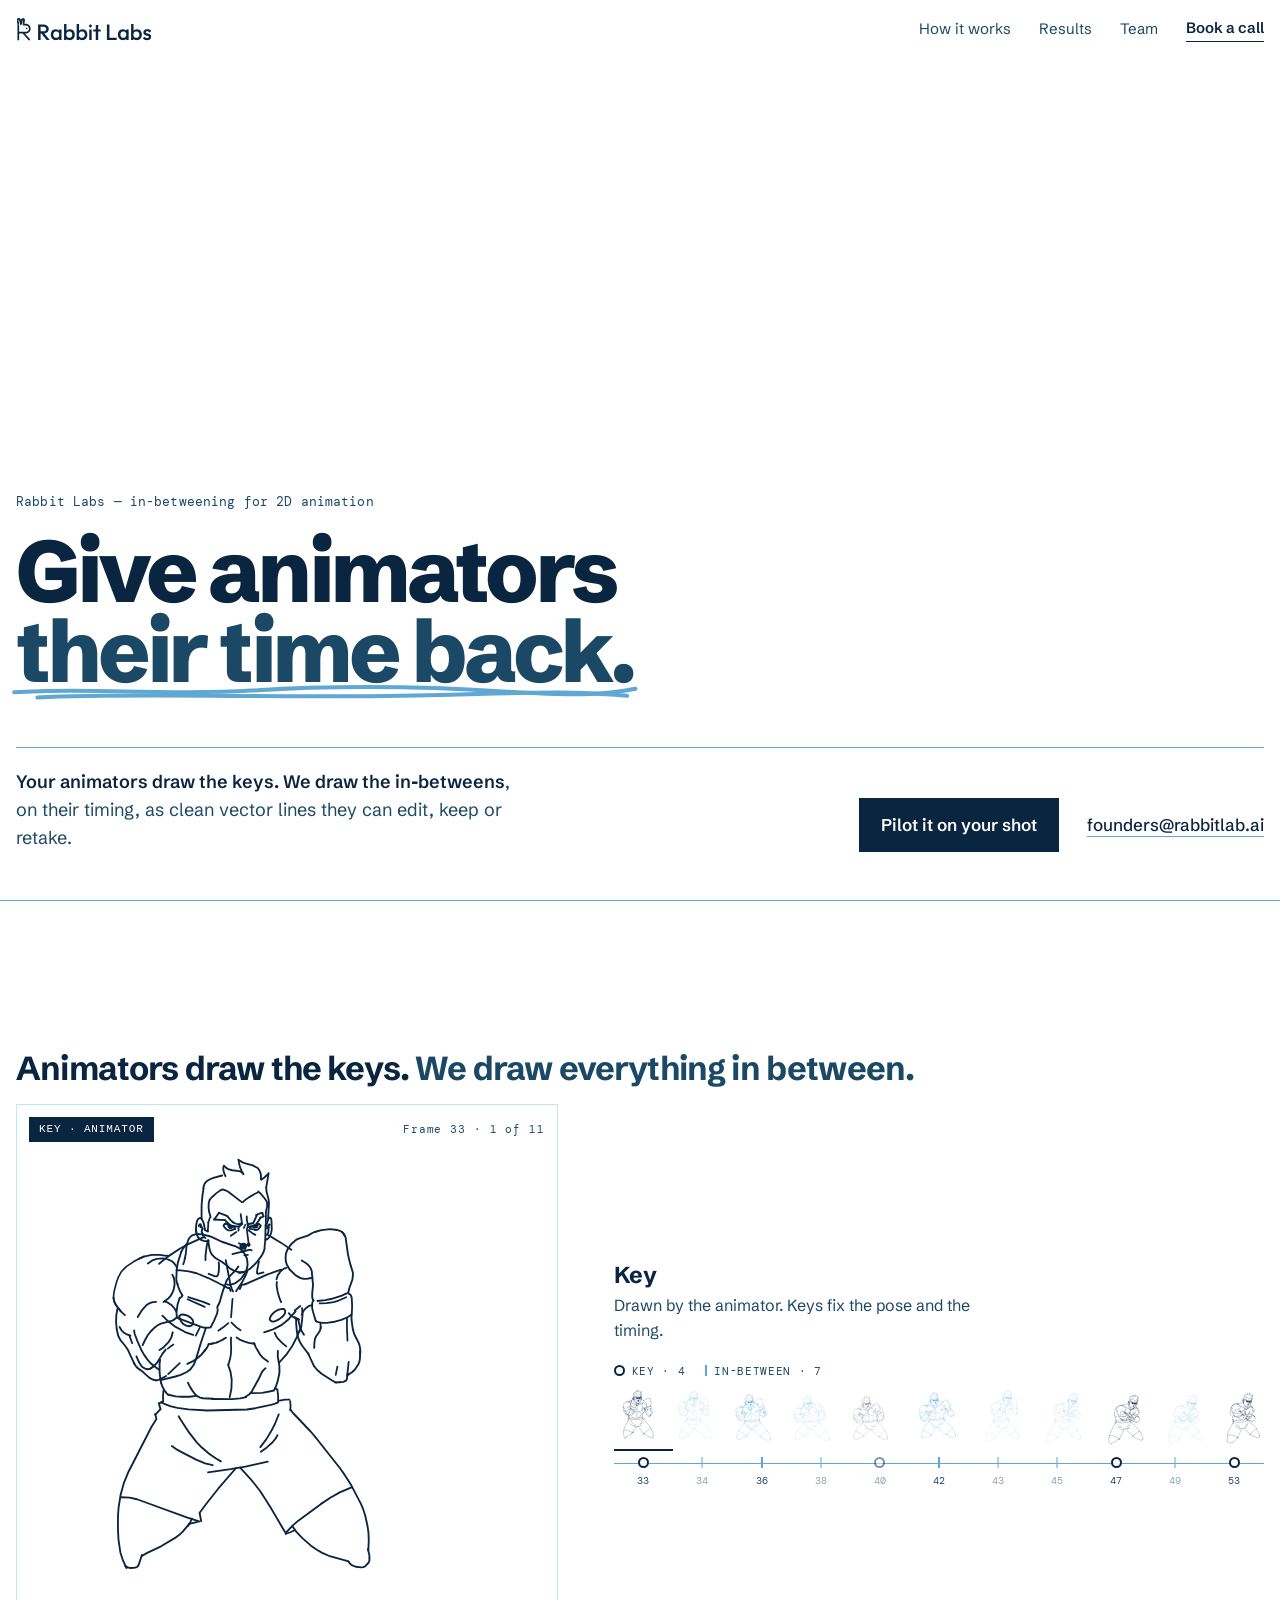
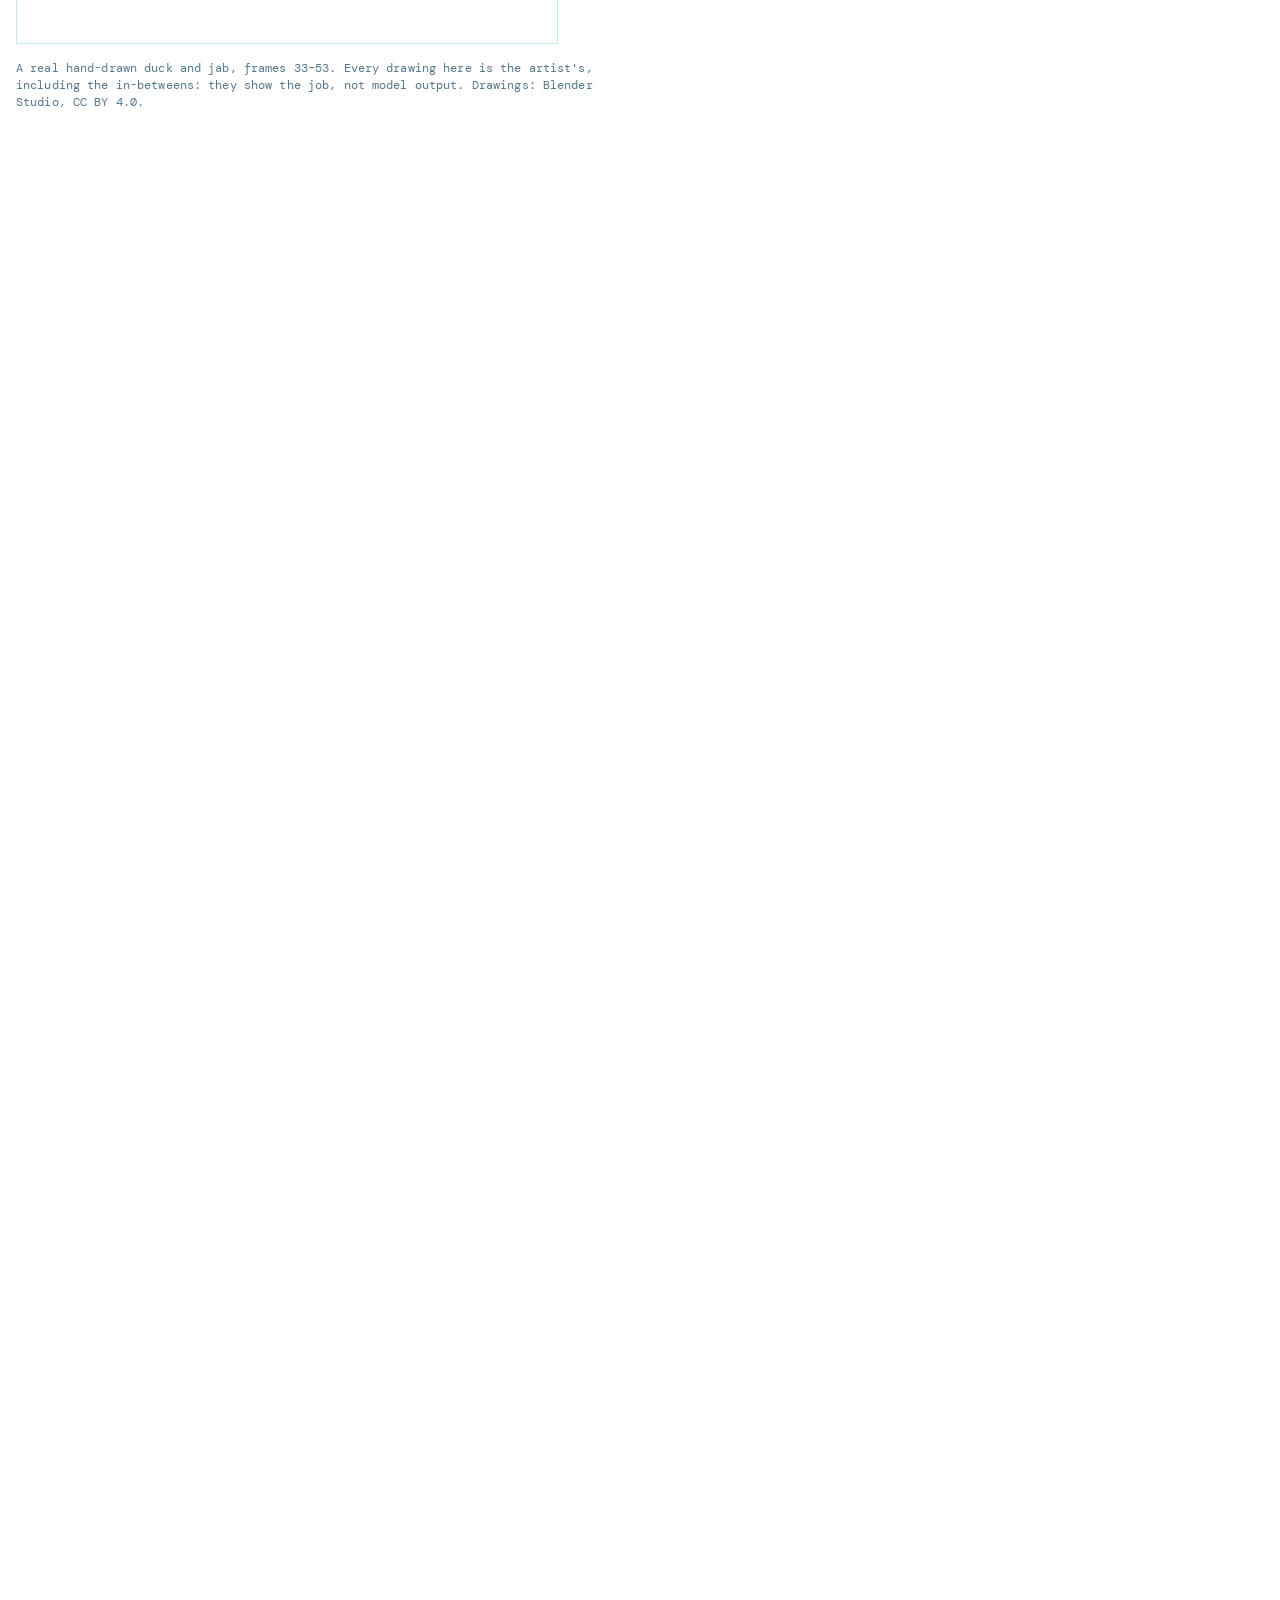
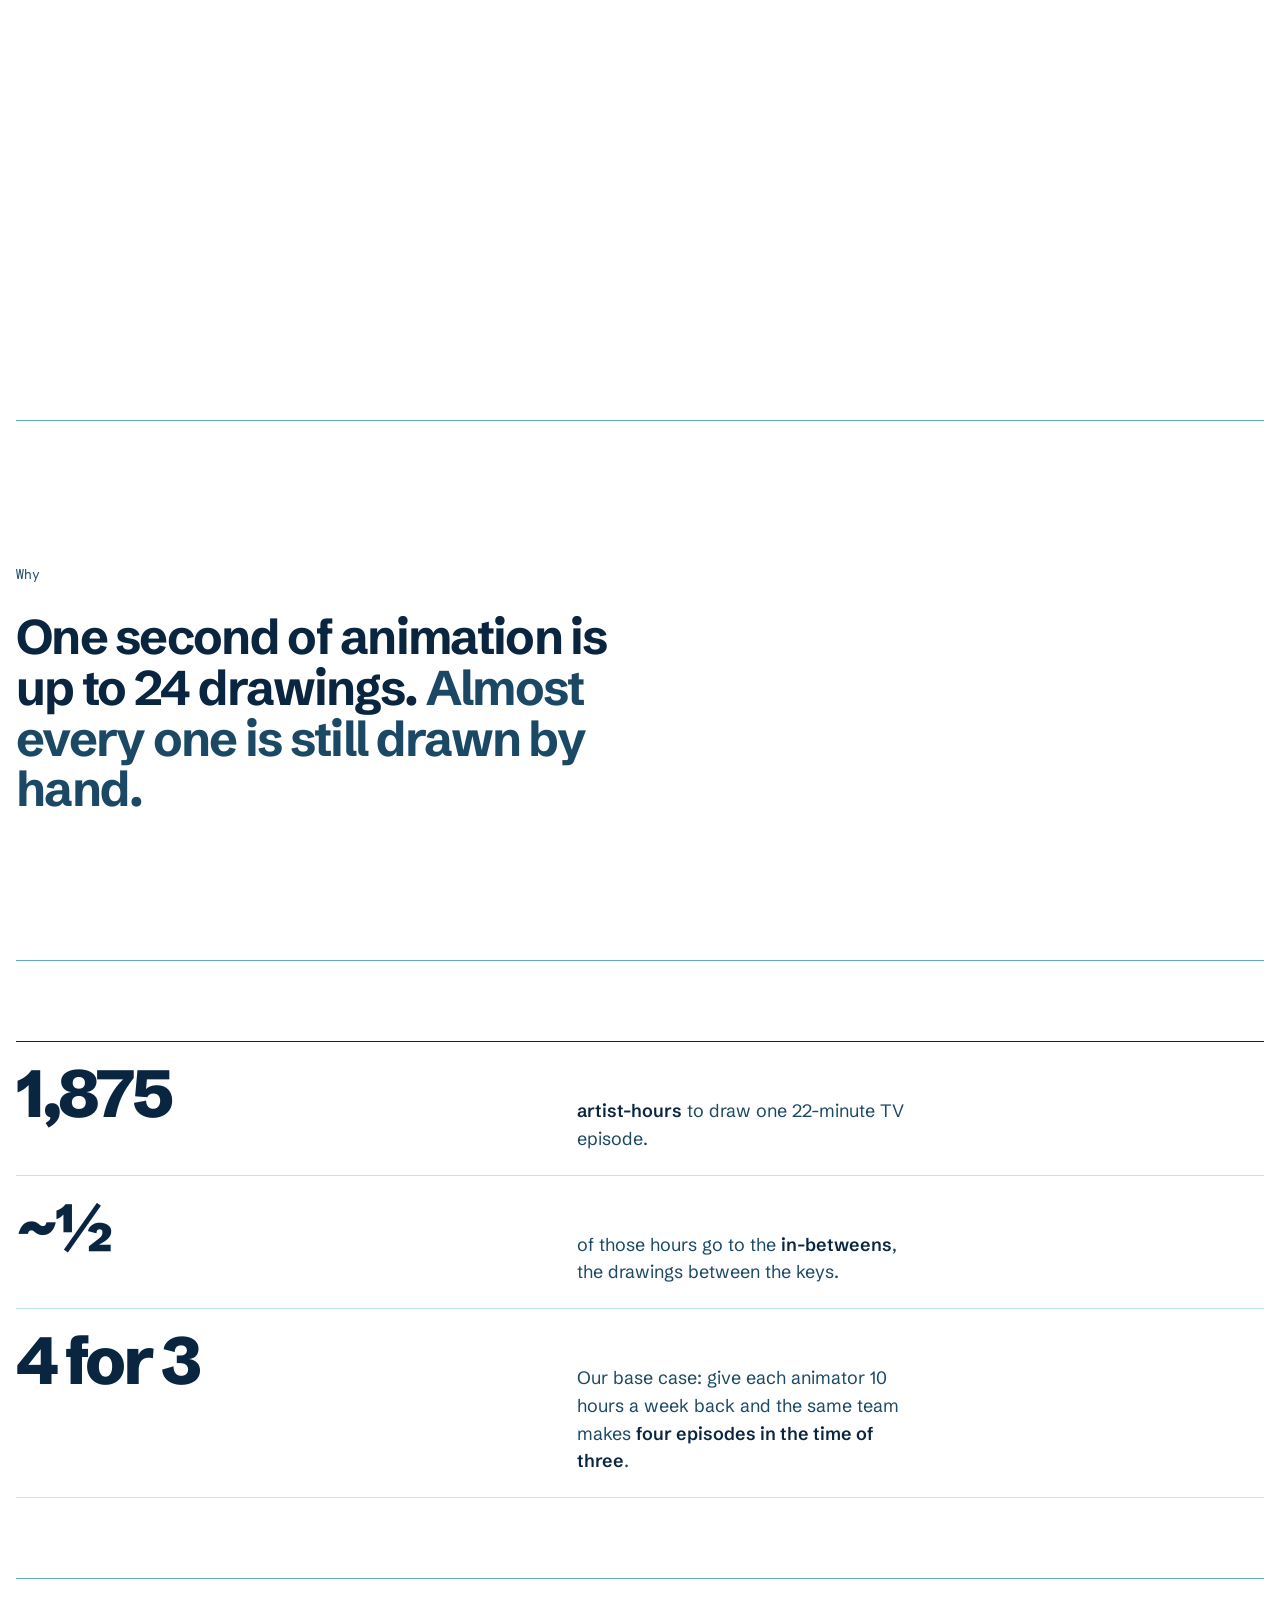
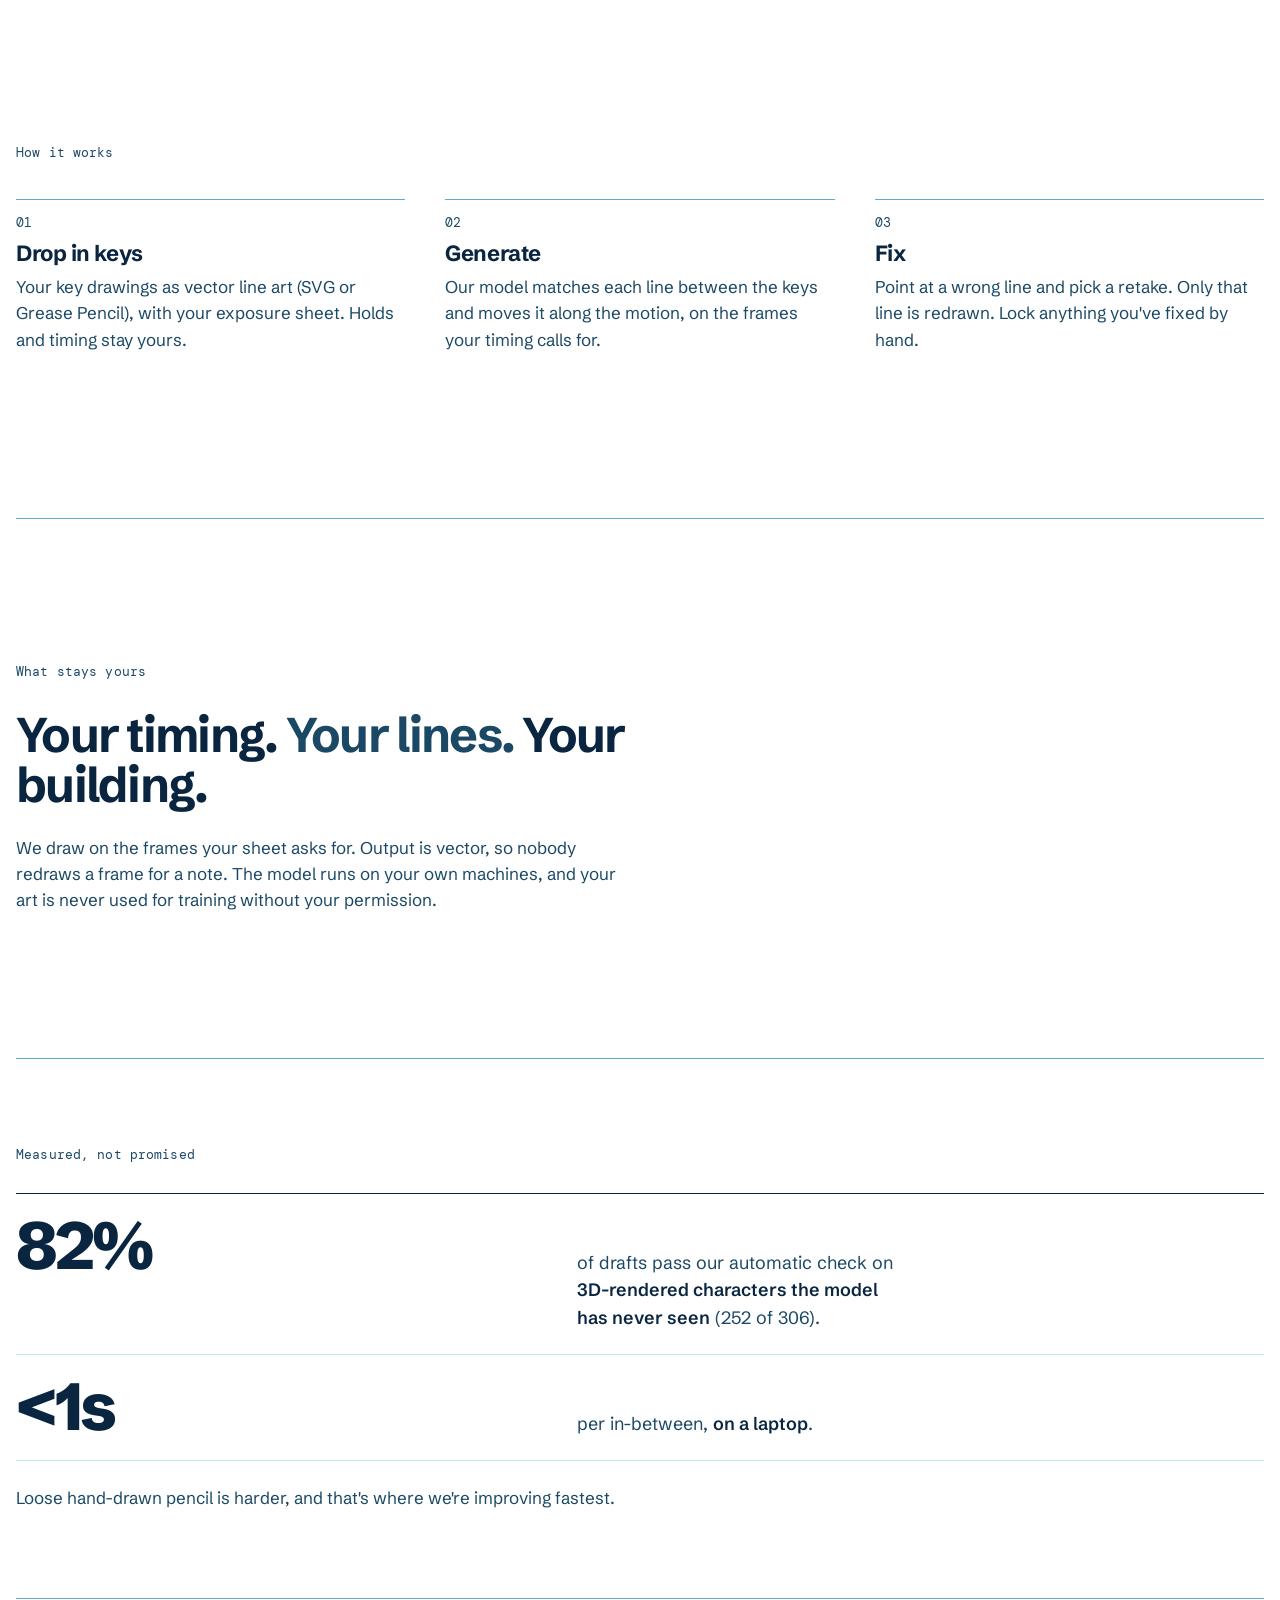
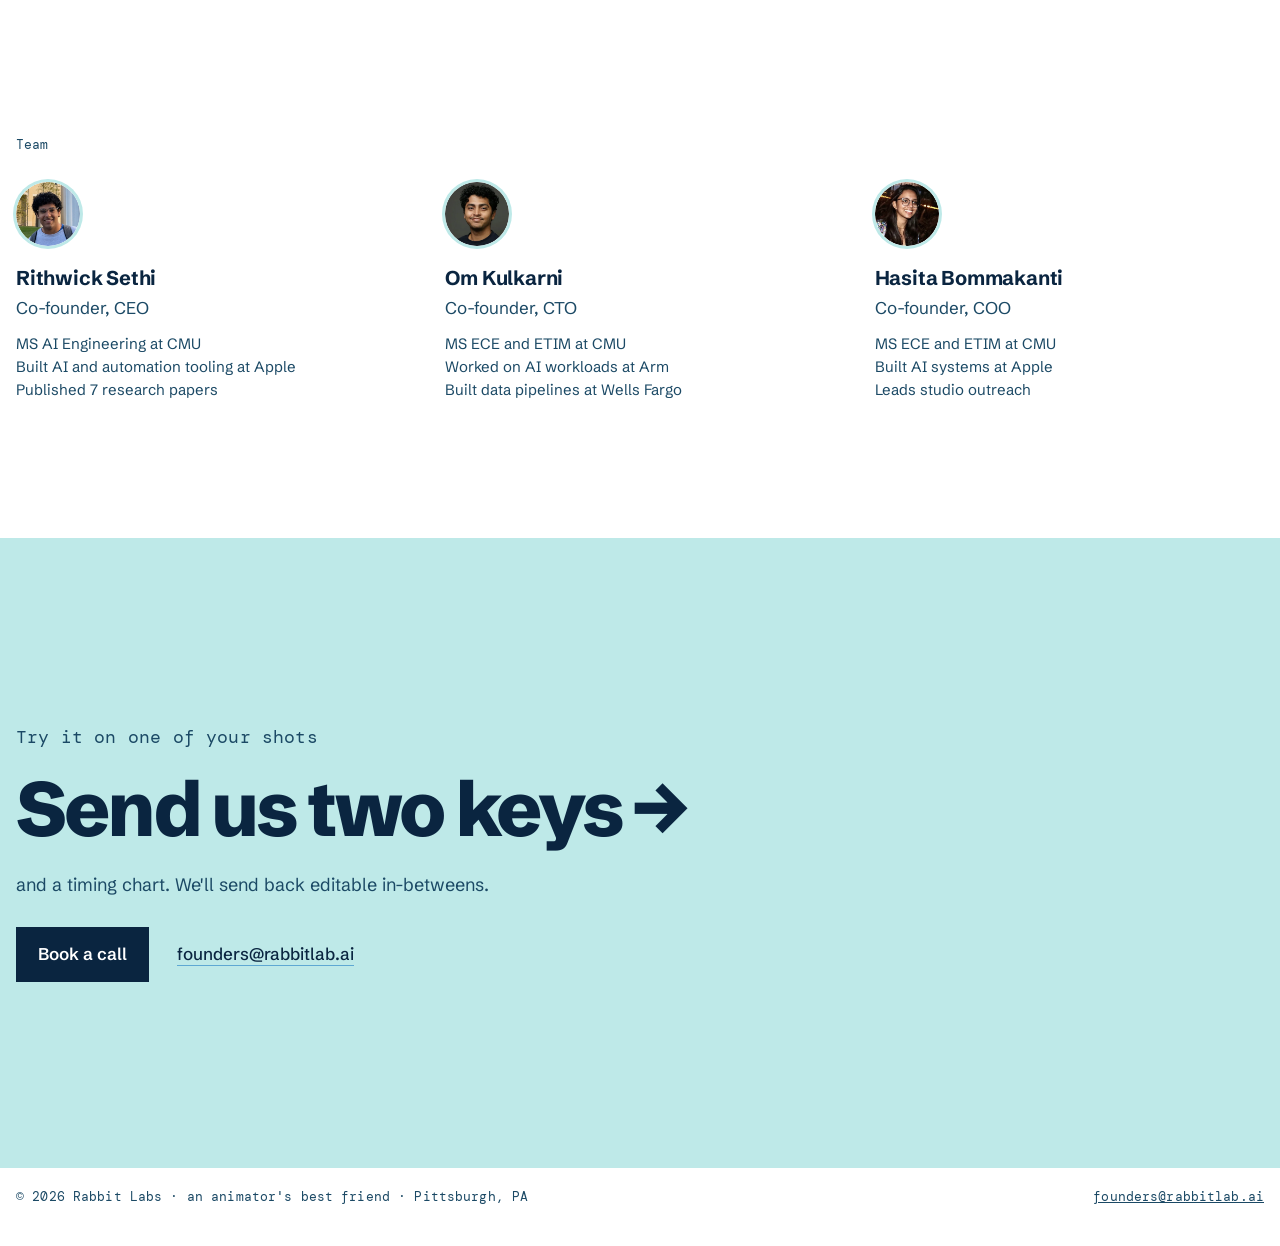
==== commit 82336883: "Longer jab with 7 in-betweens; calmer type sizes The scroll section now steps through the artist's r" ====
--- a/index.html
+++ b/index.html
@@ -16,48 +16,51 @@
 <link rel="preconnect" href="https://fonts.googleapis.com">
 <link rel="preconnect" href="https://fonts.gstatic.com" crossorigin>
 <link rel="stylesheet" href="https://fonts.googleapis.com/css2?family=Schibsted+Grotesk:wght@400..900&family=DM+Mono:wght@400;500&display=swap">
-<link rel="stylesheet" href="styles.css?v=10">
+<link rel="stylesheet" href="styles.css?v=11">
 <style>
 .piece{position:relative;border-top:1px solid var(--sky)}
 .piece .sticky{position:sticky;top:0;height:100svh;display:flex;flex-direction:column;justify-content:center;padding-top:58px}
-.lead{font-weight:700;font-size:clamp(28px,3.8vw,56px);letter-spacing:-.03em;line-height:1.04;margin:0 0 14px}
+.lead{font-weight:700;font-size:clamp(24px,2.6vw,38px);letter-spacing:-.025em;line-height:1.1;margin:0 0 18px}
 .lead span{transition:opacity .2s}
 .lead .b{color:var(--deep)}
-.boxB{height:340vh}
-.jab{display:grid;grid-template-columns:minmax(0,1fr) minmax(0,1.15fr);gap:20px 48px;align-items:center}
-.shot{position:relative;margin:0;border:1px solid var(--foam);height:min(56svh,600px)}
-.shot img{position:absolute;inset:0;width:100%;height:100%;object-fit:contain;padding:28px 0 0;visibility:hidden}
+.boxB{height:480vh}
+.jab{display:grid;grid-template-columns:minmax(0,1fr) minmax(0,1.2fr);gap:20px 56px;align-items:center}
+.shot{position:relative;margin:0;border:1px solid var(--foam);height:min(60svh,620px)}
+.shot img{position:absolute;inset:0;width:100%;height:100%;object-fit:contain;padding:44px 16px 16px;visibility:hidden}
 .shot img.on{visibility:visible}
-.chip{position:absolute;top:12px;left:12px;z-index:1;font:500 12px/1 var(--mono);letter-spacing:.08em;text-transform:uppercase;padding:7px 10px;background:var(--navy);color:#fff}
+.chip{position:absolute;top:12px;left:12px;z-index:1;font:500 11px/1 var(--mono);letter-spacing:.08em;text-transform:uppercase;padding:7px 10px;background:var(--navy);color:#fff}
 .chip.ib{background:var(--sky)}
-.fno{position:absolute;top:12px;right:12px;z-index:1;font:400 12px/1 var(--mono);letter-spacing:.08em;color:var(--deep);padding:7px 0}
-.side h3{font-size:clamp(26px,2.6vw,40px);letter-spacing:-.025em;line-height:1.05;margin:0 0 8px;font-weight:700}
+.fno{position:absolute;top:12px;right:12px;z-index:1;font:400 11px/1 var(--mono);letter-spacing:.08em;color:var(--deep);padding:7px 0}
+.side h3{font-size:clamp(20px,1.8vw,26px);letter-spacing:-.02em;line-height:1.1;margin:0 0 6px;font-weight:700}
 .side h3.ib{color:#3b8bbd}
-.side .say-sm{margin:0 0 28px;color:var(--deep);max-width:38ch;min-height:3.1em}
-.strip{position:relative;list-style:none;margin:0;padding:0 34px;height:150px}
-.strip::before{content:"";position:absolute;left:0;right:0;top:96px;border-top:1.5px solid var(--sky)}
-.strip .tk{position:absolute;top:92px;height:9px;border-left:1px solid var(--sky);opacity:.6}
-.cell{position:absolute;top:0;width:76px;transform:translateX(-50%);text-align:center;opacity:.45;transition:opacity .15s}
+.side .say-sm{margin:0 0 22px;color:var(--deep);font-size:16px;max-width:40ch;min-height:3em}
+.legend{display:flex;gap:20px;margin:0 0 12px;font:400 11px/1 var(--mono);letter-spacing:.06em;text-transform:uppercase;color:var(--deep)}
+
+.strip{position:relative;list-style:none;margin:0;padding:0;display:grid;grid-template-columns:repeat(11,minmax(0,1fr))}
+.strip::before{content:"";position:absolute;left:0;right:0;top:calc(var(--th) + 12px);border-top:1.5px solid var(--sky)}
+.strip{--th:62px}
+.cell{text-align:center;opacity:.5;transition:opacity .15s}
 .cell.on{opacity:1}
-.cell img{display:block;width:76px;height:80px;object-fit:contain;margin:0 auto 6px;border-bottom:2px solid transparent}
+.cell img{display:block;width:100%;height:var(--th);object-fit:contain;padding:0 2px 4px;border-bottom:2px solid transparent}
 .cell.on img{border-bottom-color:var(--navy)}
 .cell.ib.on img{border-bottom-color:var(--sky)}
-.cell i{display:block;margin:0 auto;width:12px;height:12px;border:2px solid var(--navy);border-radius:50%;background:#fff;position:relative;top:4px}
-.cell.ib i{width:0;height:12px;border-radius:0;border:0;border-left:2px solid var(--sky)}
-.cell span{display:block;margin-top:14px;font:400 11px/1.3 var(--mono);letter-spacing:.08em;text-transform:uppercase;color:var(--navy)}
-.cell.ib span{color:#3b8bbd}
-.cell b{display:block;font:400 11px/1.3 var(--mono);color:var(--deep);opacity:.8}
-.note{color:var(--deep);opacity:.75;margin:14px 0 0;max-width:80ch}
+i.k,i.t{display:block;margin:0 auto;position:relative}
+i.k{width:11px;height:11px;border:2px solid var(--navy);border-radius:50%;background:#fff}
+i.t{width:0;height:11px;border-left:2px solid var(--sky)}
+.cell i{top:6px}
+.legend i.k,.legend i.t{display:inline-block;margin:0 7px 0 0;top:0;vertical-align:-1px}
+.cell b{display:block;margin-top:12px;font:400 10px/1.3 var(--mono);color:var(--deep)}
+.note{color:var(--deep);opacity:.75;margin:16px 0 0;max-width:90ch;font-size:12px}
 @media (max-width:820px){
   .jab{grid-template-columns:minmax(0,1fr);gap:10px}
-  .shot{height:min(40svh,420px)}
-  .side h3{font-size:22px;margin:0 0 2px}
-  .side .say-sm{font-size:15px;margin:0 0 6px;min-height:2.6em}
-  .strip{padding:0 30px;height:118px}
-  .strip::before{top:70px}.strip .tk{top:66px}
-  .cell{width:58px}.cell img{width:52px;height:56px;margin-bottom:4px}
-  .cell i{top:3px}
-  .cell span{font-size:9px;letter-spacing:.04em;margin-top:10px}.cell b{font-size:9px}
+  .shot{height:min(38svh,400px)}
+  .side h3{font-size:19px;margin:0 0 2px}
+  .side .say-sm{font-size:14px;margin:0 0 8px;min-height:2.6em}
+  .strip{--th:36px}
+  .cell img{padding:0 0 3px}
+  .cell b{font-size:8px;margin-top:10px}
+  .legend{margin:0 0 6px;font-size:10px}
+  .note{font-size:11px}
   .lead{margin-bottom:10px}
 }
 </style>
@@ -87,17 +90,18 @@
     <div class="wrap sticky">
       <p class="lead"><span id="lead-a">Animators draw the keys.</span> <span class="b" id="lead-b">We draw everything in between.</span></p>
       <div class="jab">
-        <figure class="shot" aria-label="A boxer's jab, drawing by drawing">
-          <span class="chip" id="chip">Key · animator</span><span class="fno" id="fno">Frame 43</span>
-          <img src="assets/p43.webp" width="622" height="720" alt="Key drawing, frame 43" class="on"><img src="assets/p45.webp" width="622" height="720" alt="In-between drawing, frame 45"><img src="assets/p47.webp" width="622" height="720" alt="Key drawing, frame 47"><img src="assets/p49.webp" width="622" height="720" alt="In-between drawing, frame 49"><img src="assets/p53.webp" width="622" height="720" alt="Key drawing, frame 53">
+        <figure class="shot" aria-label="A boxer ducks and throws a jab, drawing by drawing">
+          <span class="chip" id="chip">Key · animator</span><span class="fno" id="fno">Frame 33</span>
+          <img src="assets/jab33.svg" alt="Key drawing, frame 33" class="on"><img src="assets/jab34.svg" alt="In-between drawing, frame 34"><img src="assets/jab36.svg" alt="In-between drawing, frame 36"><img src="assets/jab38.svg" alt="In-between drawing, frame 38"><img src="assets/jab40.svg" alt="Key drawing, frame 40"><img src="assets/jab42.svg" alt="In-between drawing, frame 42"><img src="assets/jab43.svg" alt="In-between drawing, frame 43"><img src="assets/jab45.svg" alt="In-between drawing, frame 45"><img src="assets/jab47.svg" alt="Key drawing, frame 47"><img src="assets/jab49.svg" alt="In-between drawing, frame 49"><img src="assets/jab53.svg" alt="Key drawing, frame 53">
         </figure>
         <div class="side">
           <h3 id="what">Key</h3>
           <p class="say-sm" id="why">Drawn by the animator. Keys fix the pose and the timing.</p>
-          <ol class="strip" id="strip" aria-label="The five drawings of the jab on its timing chart"><li class="tk" aria-hidden="true" style="left:calc(34px + (100% - 68px) * 0)"></li><li class="tk" aria-hidden="true" style="left:calc(34px + (100% - 68px) * 0.1)"></li><li class="tk" aria-hidden="true" style="left:calc(34px + (100% - 68px) * 0.2)"></li><li class="tk" aria-hidden="true" style="left:calc(34px + (100% - 68px) * 0.3)"></li><li class="tk" aria-hidden="true" style="left:calc(34px + (100% - 68px) * 0.4)"></li><li class="tk" aria-hidden="true" style="left:calc(34px + (100% - 68px) * 0.5)"></li><li class="tk" aria-hidden="true" style="left:calc(34px + (100% - 68px) * 0.6)"></li><li class="tk" aria-hidden="true" style="left:calc(34px + (100% - 68px) * 0.7)"></li><li class="tk" aria-hidden="true" style="left:calc(34px + (100% - 68px) * 0.8)"></li><li class="tk" aria-hidden="true" style="left:calc(34px + (100% - 68px) * 0.9)"></li><li class="tk" aria-hidden="true" style="left:calc(34px + (100% - 68px) * 1)"></li><li class="cell key" style="left:calc(34px + (100% - 68px) * 0)"><img src="assets/p43.webp" width="622" height="720" alt=""><i></i><span>Key</span><b>43</b></li><li class="cell ib" style="left:calc(34px + (100% - 68px) * 0.2)"><img src="assets/p45.webp" width="622" height="720" alt=""><i></i><span>In-between</span><b>45</b></li><li class="cell key" style="left:calc(34px + (100% - 68px) * 0.4)"><img src="assets/p47.webp" width="622" height="720" alt=""><i></i><span>Key</span><b>47</b></li><li class="cell ib" style="left:calc(34px + (100% - 68px) * 0.6)"><img src="assets/p49.webp" width="622" height="720" alt=""><i></i><span>In-between</span><b>49</b></li><li class="cell key" style="left:calc(34px + (100% - 68px) * 1)"><img src="assets/p53.webp" width="622" height="720" alt=""><i></i><span>Key</span><b>53</b></li></ol>
+          <p class="legend"><span><i class="k"></i>Key · 4</span><span><i class="t"></i>In-between · 7</span></p>
+          <ol class="strip" id="strip" aria-label="The eleven drawings of the duck and jab, in order"><li class="cell key"><img src="assets/jab33.svg" alt=""><i class="k"></i><b>33</b></li><li class="cell ib"><img src="assets/jab34.svg" alt=""><i class="t"></i><b>34</b></li><li class="cell ib"><img src="assets/jab36.svg" alt=""><i class="t"></i><b>36</b></li><li class="cell ib"><img src="assets/jab38.svg" alt=""><i class="t"></i><b>38</b></li><li class="cell key"><img src="assets/jab40.svg" alt=""><i class="k"></i><b>40</b></li><li class="cell ib"><img src="assets/jab42.svg" alt=""><i class="t"></i><b>42</b></li><li class="cell ib"><img src="assets/jab43.svg" alt=""><i class="t"></i><b>43</b></li><li class="cell ib"><img src="assets/jab45.svg" alt=""><i class="t"></i><b>45</b></li><li class="cell key"><img src="assets/jab47.svg" alt=""><i class="k"></i><b>47</b></li><li class="cell ib"><img src="assets/jab49.svg" alt=""><i class="t"></i><b>49</b></li><li class="cell key"><img src="assets/jab53.svg" alt=""><i class="k"></i><b>53</b></li></ol>
         </div>
       </div>
-      <p class="mono note">A real hand-drawn jab, frames 43–53. Every drawing here is the artist's, including the in-betweens: they show the job, not model output. Drawings: Blender Studio, CC&nbsp;BY&nbsp;4.0.</p>
+      <p class="mono note">A real hand-drawn duck and jab, frames 33–53. Every drawing here is the artist's, including the in-betweens: they show the job, not model output. Drawings: Blender Studio, CC&nbsp;BY&nbsp;4.0.</p>
     </div>
   </section>
 
@@ -162,7 +166,7 @@
 
 <script>
 // The jab steps one drawing at a time as you scroll through the section: keys in navy, in-betweens in sky,
-// the matching drawing lit on the timing chart, and the half of the headline that drew it lit up.
+// the matching drawing lit in the strip, and the half of the headline that drew it lit up.
 (() => {
   const sect = document.getElementById("piece");
   const big = [...sect.querySelectorAll(".shot img")], cells = [...sect.querySelectorAll(".cell")];
@@ -181,7 +185,7 @@
     cells.forEach((x, j) => x.classList.toggle("on", j === k));
     chip.textContent = t[1]; chip.classList.toggle("ib", ib);
     what.textContent = t[0]; what.classList.toggle("ib", ib); why.textContent = t[2];
-    fno.textContent = "Frame " + c.querySelector("b").textContent;
+    fno.textContent = "Frame " + c.querySelector("b").textContent + " · " + (k + 1) + " of " + cells.length;
     la.style.opacity = ib ? 0.25 : 1; lb.style.opacity = ib ? 1 : 0.25;
   };
   const update = () => {
--- a/styles.css
+++ b/styles.css
@@ -24,12 +24,12 @@
 
 .hero{min-height:100svh;display:flex;flex-direction:column;justify-content:flex-end;padding:110px 0 48px}
 .hero .mono{color:var(--deep);margin:0 0 20px}
-h1{font-weight:800;font-size:clamp(52px,10.6vw,168px);line-height:.92;letter-spacing:-.045em;margin:0}
+h1{font-weight:800;font-size:clamp(44px,6.8vw,108px);line-height:.92;letter-spacing:-.045em;margin:0}
 .scrib{position:relative;display:inline-block;color:var(--deep)}
 .scrib svg{position:absolute;left:-1%;bottom:-.12em;width:102%;height:.24em;overflow:visible}
 .scrib path{fill:none;stroke:var(--sky);stroke-width:4;stroke-linecap:round;vector-effect:non-scaling-stroke}
 .hero-foot{display:grid;grid-template-columns:minmax(0,1fr) auto;gap:24px 48px;align-items:end;margin-top:56px;padding-top:20px;border-top:1px solid var(--sky)}
-.hero-foot p{margin:0;font-size:20px;max-width:46ch;color:var(--deep)}
+.hero-foot p{margin:0;font-size:18px;max-width:46ch;color:var(--deep)}
 .hero-foot p b{color:var(--navy);font-weight:600}
 .ctas{display:flex;gap:12px 28px;align-items:center;flex-wrap:wrap}
 .btn{display:inline-block;background:var(--navy);color:#fff;text-decoration:none;font-weight:600;padding:14px 22px}
@@ -37,31 +37,31 @@
 .tlink{font-weight:500;text-underline-offset:5px;text-decoration-color:var(--sky)}
 
 /* Statements and number rows */
-.card{min-height:72svh;display:flex;flex-direction:column;justify-content:center;border-top:1px solid var(--sky);padding:96px 0}
+.card{min-height:60svh;display:flex;flex-direction:column;justify-content:center;border-top:1px solid var(--sky);padding:80px 0}
 .card>.mono{color:var(--deep);margin:0 0 28px}
-.say{font-weight:700;font-size:clamp(36px,5.6vw,88px);line-height:.98;letter-spacing:-.035em;margin:0;max-width:16ch}
+.say{font-weight:700;font-size:clamp(30px,3.8vw,58px);line-height:1.04;letter-spacing:-.035em;margin:0;max-width:20ch}
 .say span{color:var(--deep)}
 .rows{border-top:1px solid var(--navy)}
-.row{display:grid;grid-template-columns:minmax(0,1fr) minmax(0,1.3fr);gap:32px;align-items:baseline;padding:28px 0;border-bottom:1px solid var(--foam)}
-.row b{font-weight:800;font-size:clamp(56px,8vw,124px);line-height:.9;letter-spacing:-.05em}
-.row p{margin:0;font-size:clamp(18px,1.8vw,24px);color:var(--deep);max-width:30ch}
+.row{display:grid;grid-template-columns:minmax(0,1fr) minmax(0,1.3fr);gap:32px;align-items:baseline;padding:22px 0;border-bottom:1px solid var(--foam)}
+.row b{font-weight:800;font-size:clamp(44px,5.2vw,80px);line-height:.9;letter-spacing:-.05em}
+.row p{margin:0;font-size:clamp(16px,1.4vw,20px);color:var(--deep);max-width:30ch}
 .row p strong{color:var(--navy);font-weight:600}
 .small{color:var(--deep);margin:24px 0 0;max-width:62ch}
 .cols{display:grid;grid-template-columns:repeat(3,minmax(0,1fr));gap:40px;margin-top:8px}
 .cols>div{border-top:1px solid var(--sky);padding-top:14px}
-.cols h3{font-size:28px;letter-spacing:-.02em;margin:10px 0 8px;font-weight:700;line-height:1.1}
+.cols h3{font-size:22px;letter-spacing:-.02em;margin:10px 0 8px;font-weight:700;line-height:1.1}
 .cols p{margin:0;color:var(--deep)}
 .cols .mono{color:var(--deep);margin:0}
 .team{display:grid;grid-template-columns:repeat(3,minmax(0,1fr));gap:40px}
 .team img{width:64px;height:64px;border-radius:50%;object-fit:cover;display:block;margin-bottom:16px;box-shadow:0 0 0 3px var(--foam)}
-.team h3{margin:0;font-size:22px;font-weight:700;letter-spacing:-.01em}
+.team h3{margin:0;font-size:20px;font-weight:700;letter-spacing:-.01em}
 .team .role{margin:2px 0 10px;color:var(--deep)}
 .team ul{list-style:none;margin:0;padding:0;color:var(--deep);font-size:15px}
-.end{min-height:90svh;display:flex;flex-direction:column;justify-content:center;background:var(--foam);padding:96px 0}
+.end{min-height:70svh;display:flex;flex-direction:column;justify-content:center;background:var(--foam);padding:96px 0}
 .end .mono{color:var(--deep);margin:0 0 24px}
-.end a.giant{font-weight:800;font-size:clamp(52px,10.6vw,168px);line-height:.9;letter-spacing:-.045em;text-decoration:none}
+.end a.giant{font-weight:800;font-size:clamp(40px,6vw,96px);line-height:.9;letter-spacing:-.045em;text-decoration:none}
 .end a.giant:hover{text-decoration:underline;text-decoration-thickness:.05em;text-underline-offset:.08em;text-decoration-color:var(--sky)}
-.end p{font-size:20px;color:var(--deep);margin:28px 0 28px;max-width:44ch}
+.end p{font-size:18px;color:var(--deep);margin:28px 0 28px;max-width:44ch}
 .foot{display:flex;justify-content:space-between;gap:16px;flex-wrap:wrap;padding:20px 0 40px;color:var(--deep)}
 
 @media (max-width:820px){
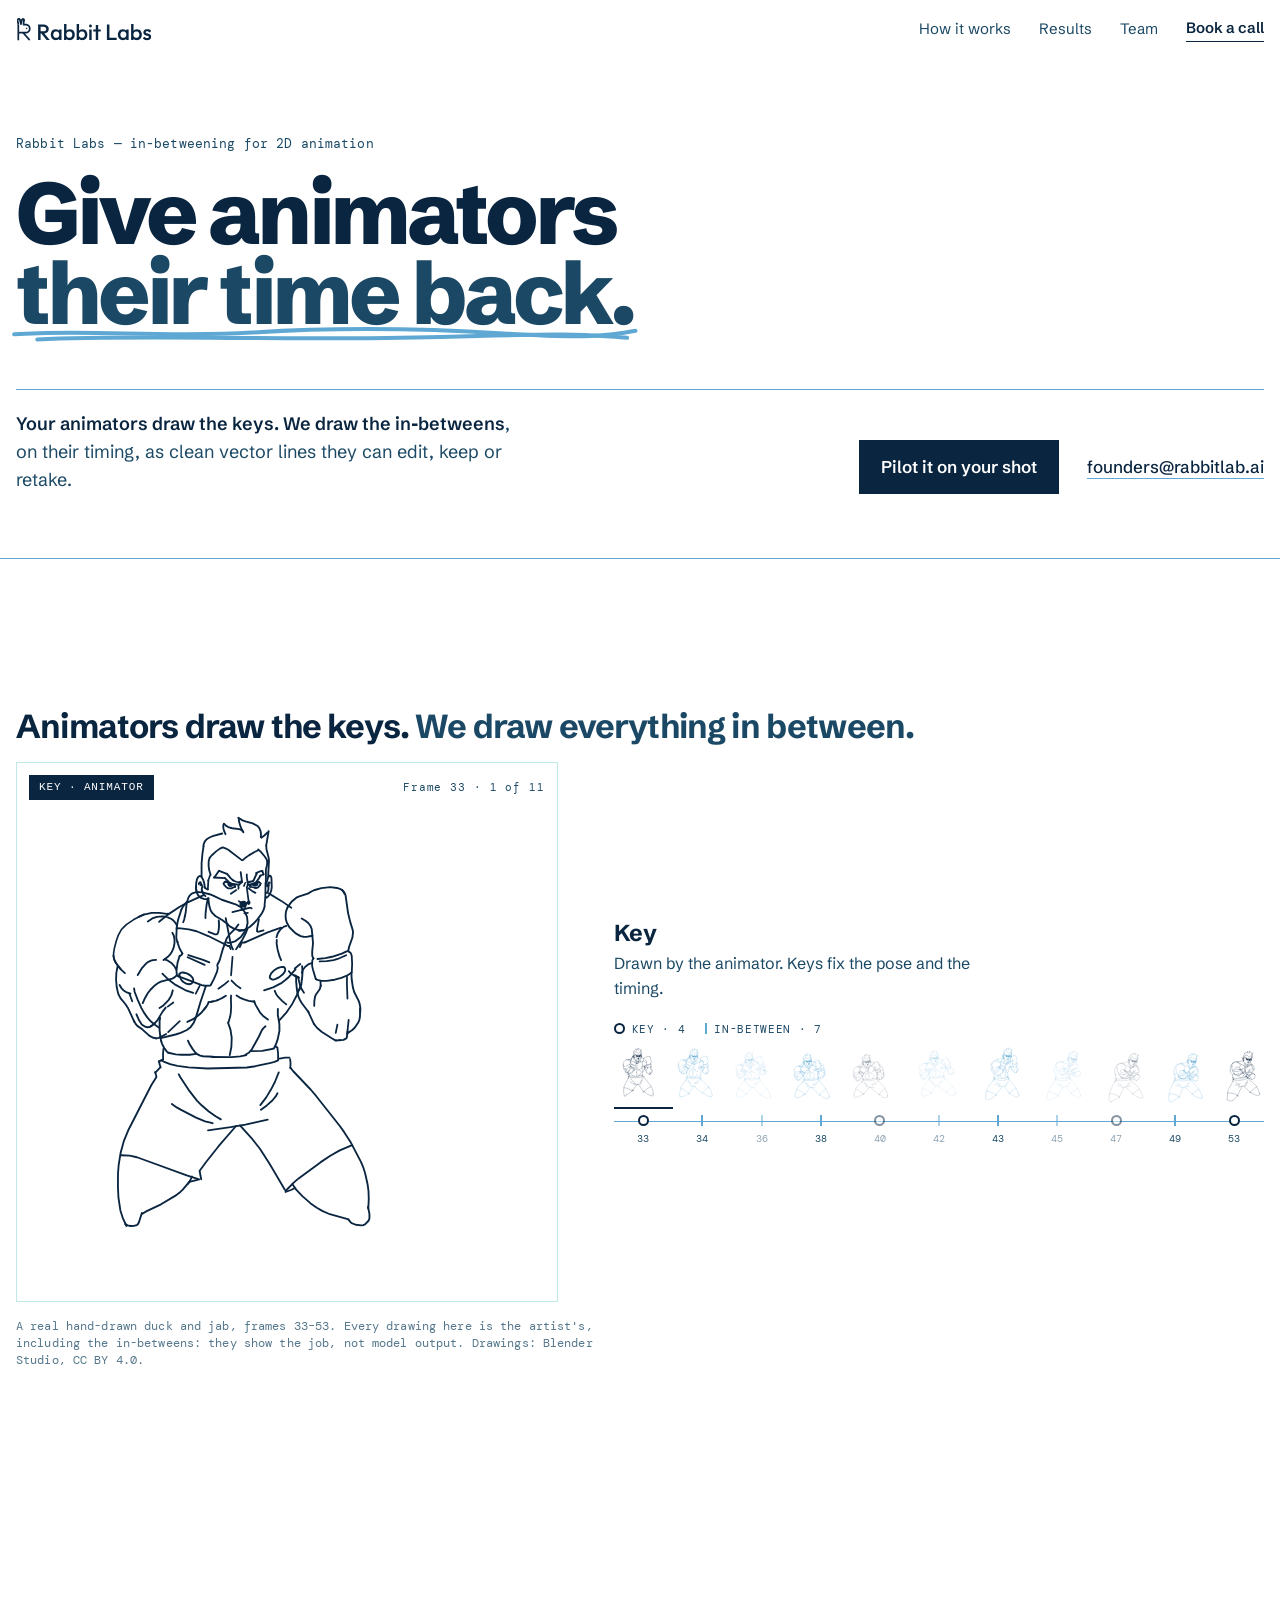
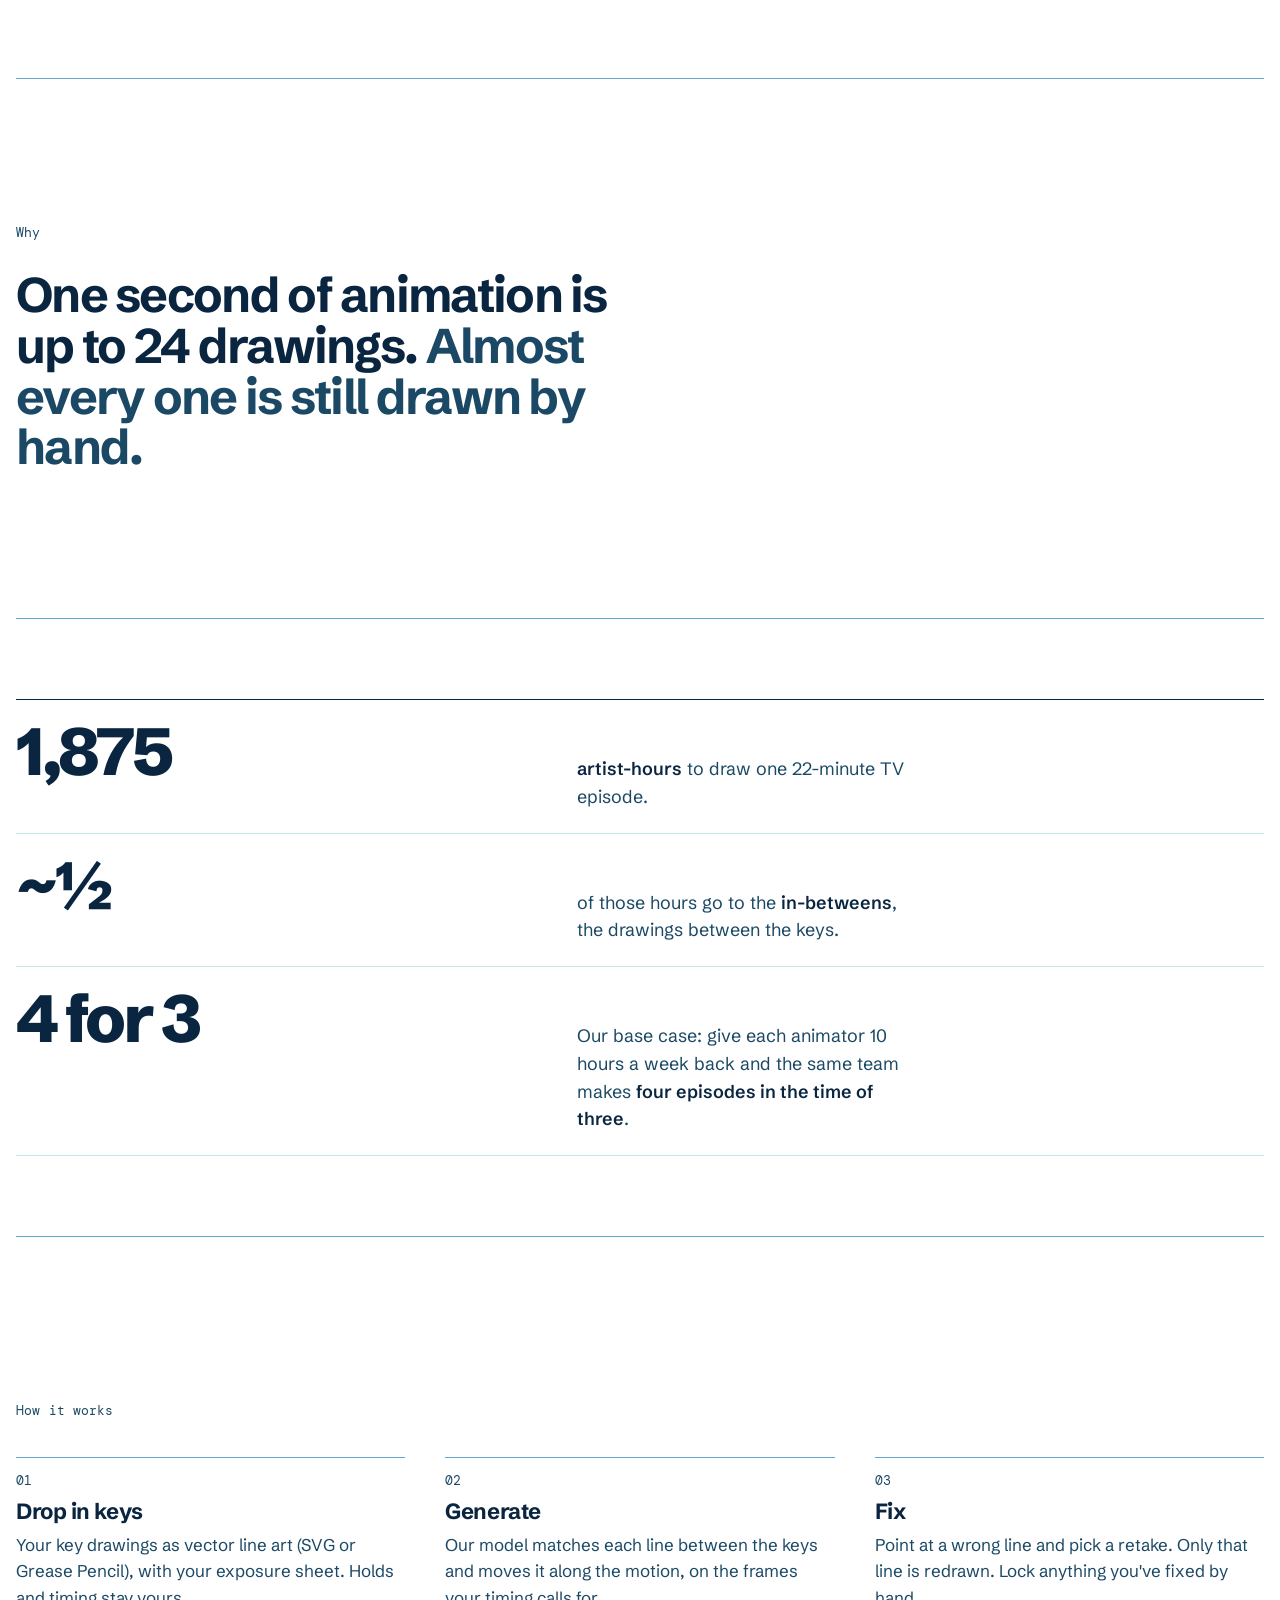
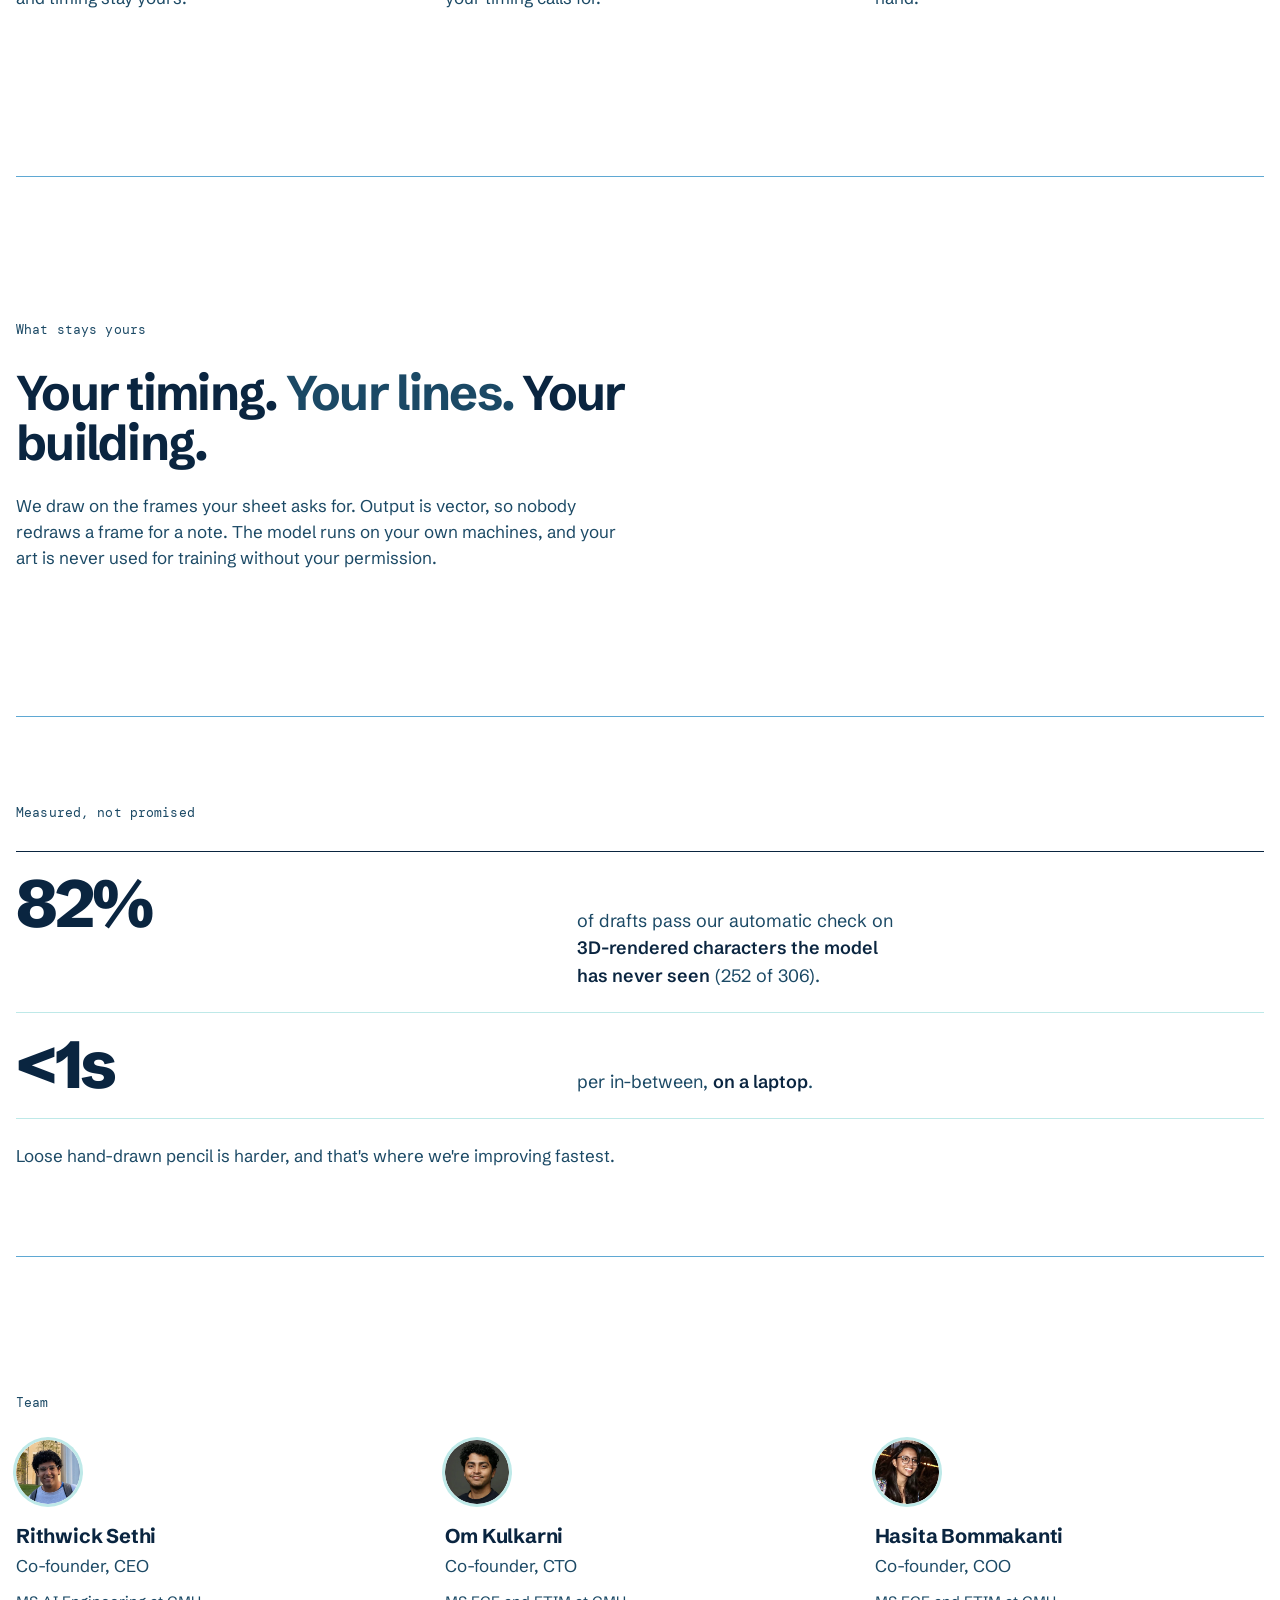
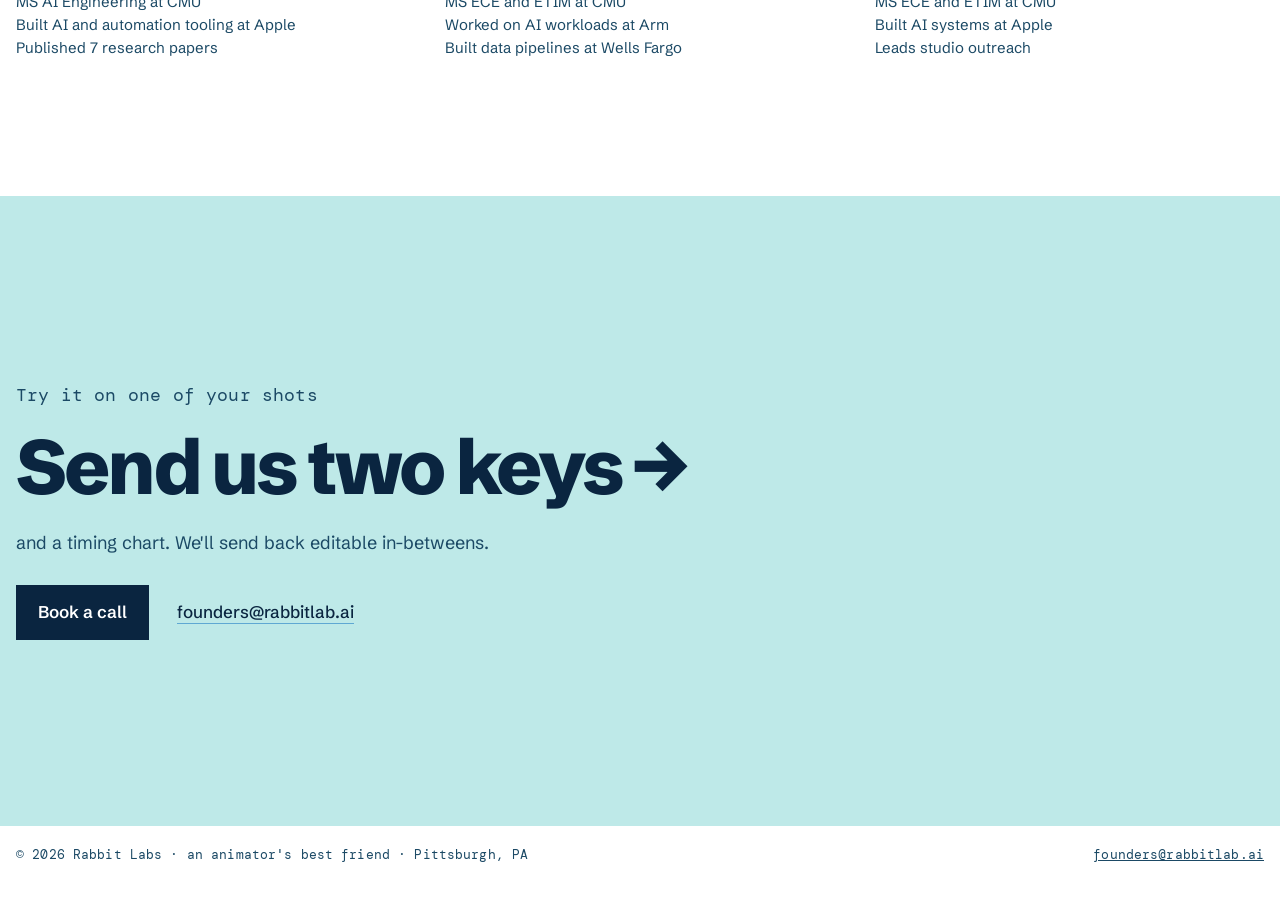
==== commit 7ffc7485: "Hero sized to its content: no empty screen above the headline Co-Authored-By: Claude Opus 5.5 <norep" ====
--- a/index.html
+++ b/index.html
@@ -16,7 +16,7 @@
 <link rel="preconnect" href="https://fonts.googleapis.com">
 <link rel="preconnect" href="https://fonts.gstatic.com" crossorigin>
 <link rel="stylesheet" href="https://fonts.googleapis.com/css2?family=Schibsted+Grotesk:wght@400..900&family=DM+Mono:wght@400;500&display=swap">
-<link rel="stylesheet" href="styles.css?v=11">
+<link rel="stylesheet" href="styles.css?v=12">
 <style>
 .piece{position:relative;border-top:1px solid var(--sky)}
 .piece .sticky{position:sticky;top:0;height:100svh;display:flex;flex-direction:column;justify-content:center;padding-top:58px}
--- a/styles.css
+++ b/styles.css
@@ -22,7 +22,7 @@
 .head nav a:hover{color:var(--navy)}
 .head nav a.book{color:var(--navy);font-weight:600;border-bottom:1.5px solid var(--navy);padding-bottom:1px}
 
-.hero{min-height:100svh;display:flex;flex-direction:column;justify-content:flex-end;padding:110px 0 48px}
+.hero{display:flex;flex-direction:column;padding:clamp(108px,15vh,160px) 0 64px}
 .hero .mono{color:var(--deep);margin:0 0 20px}
 h1{font-weight:800;font-size:clamp(44px,6.8vw,108px);line-height:.92;letter-spacing:-.045em;margin:0}
 .scrib{position:relative;display:inline-block;color:var(--deep)}
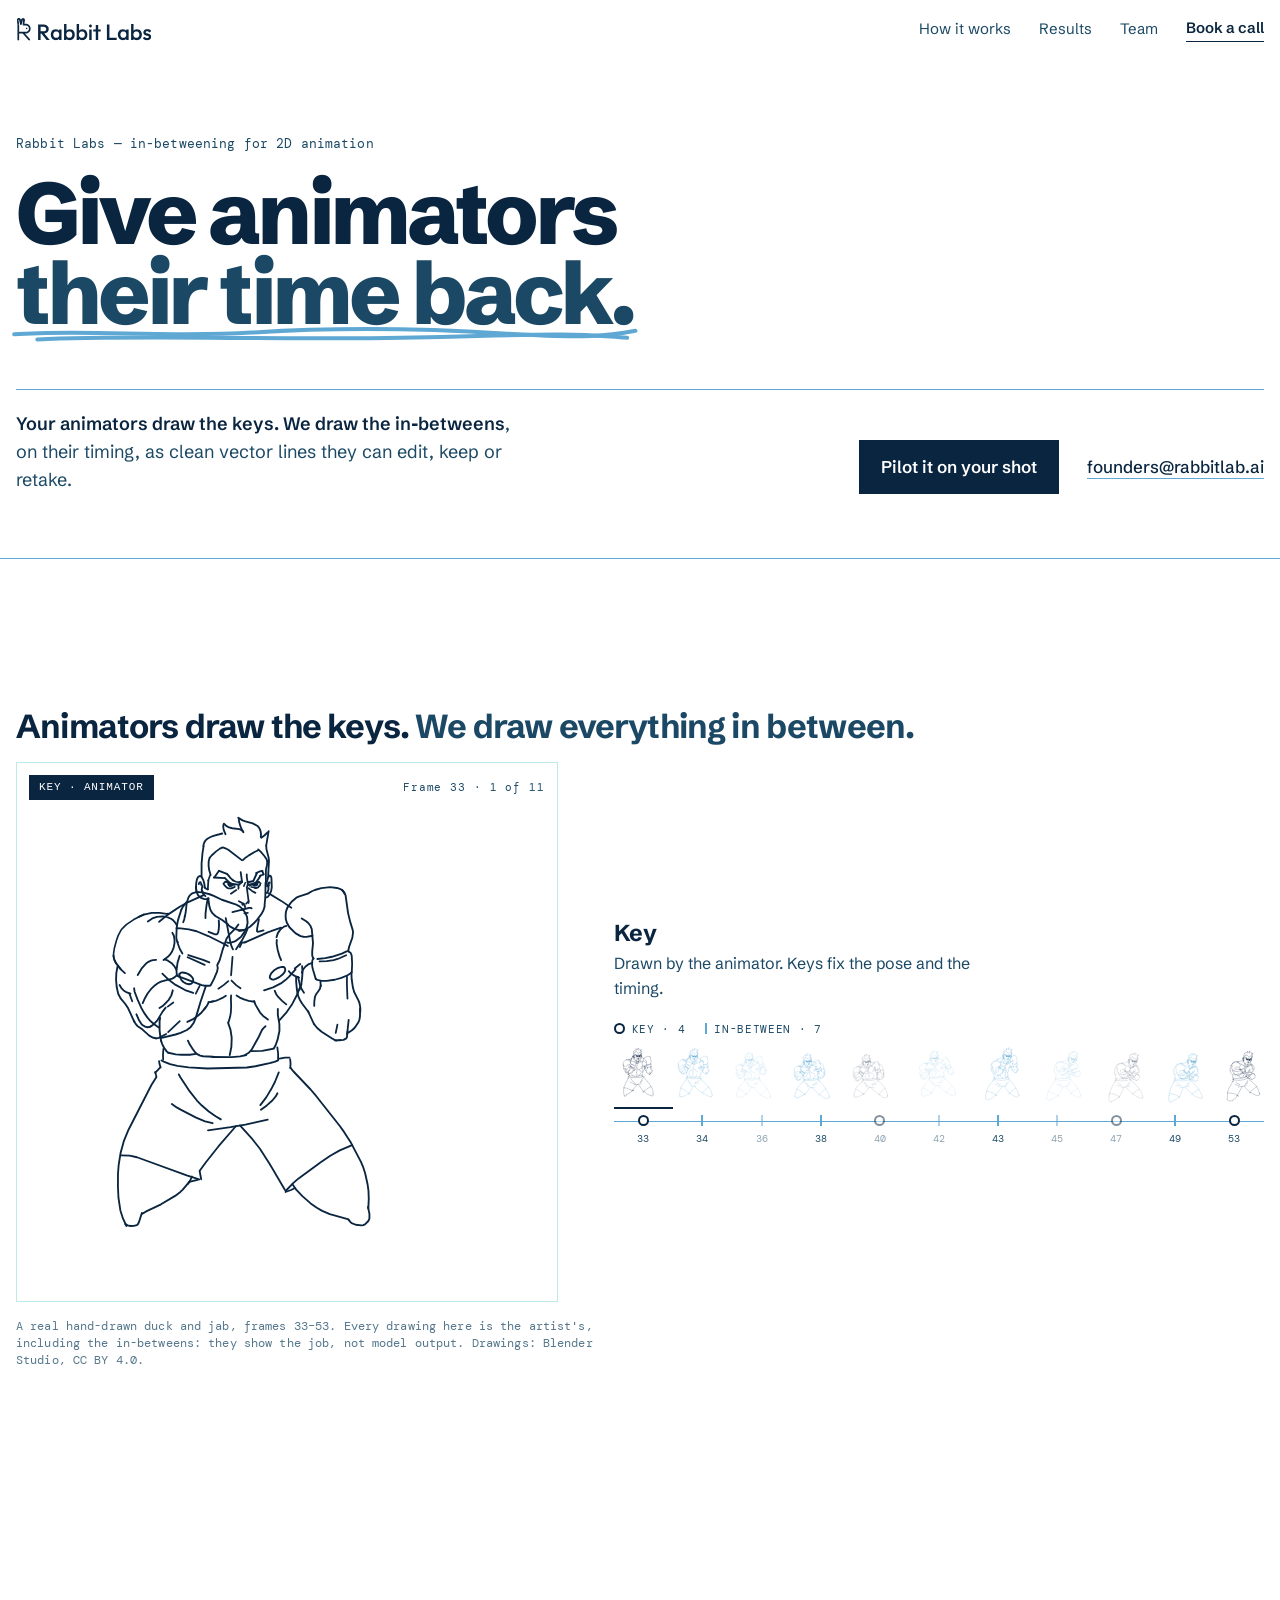
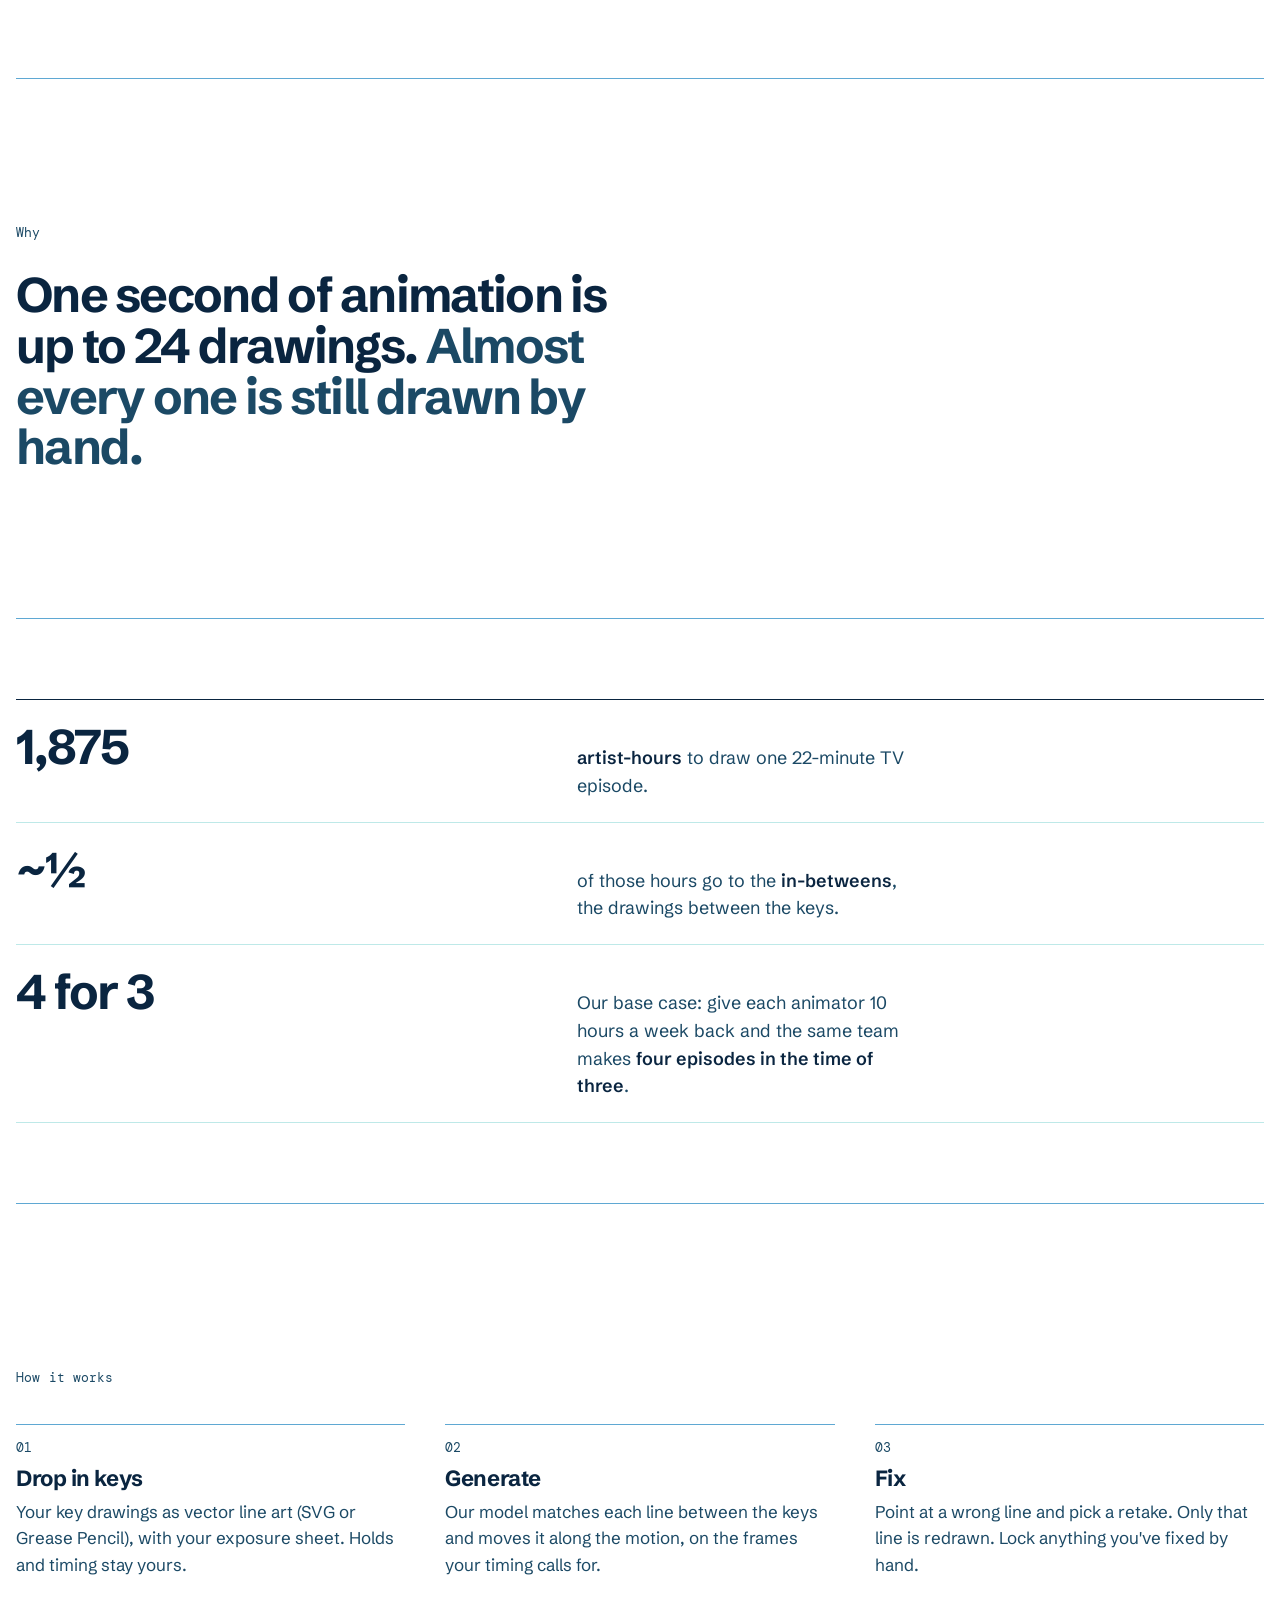
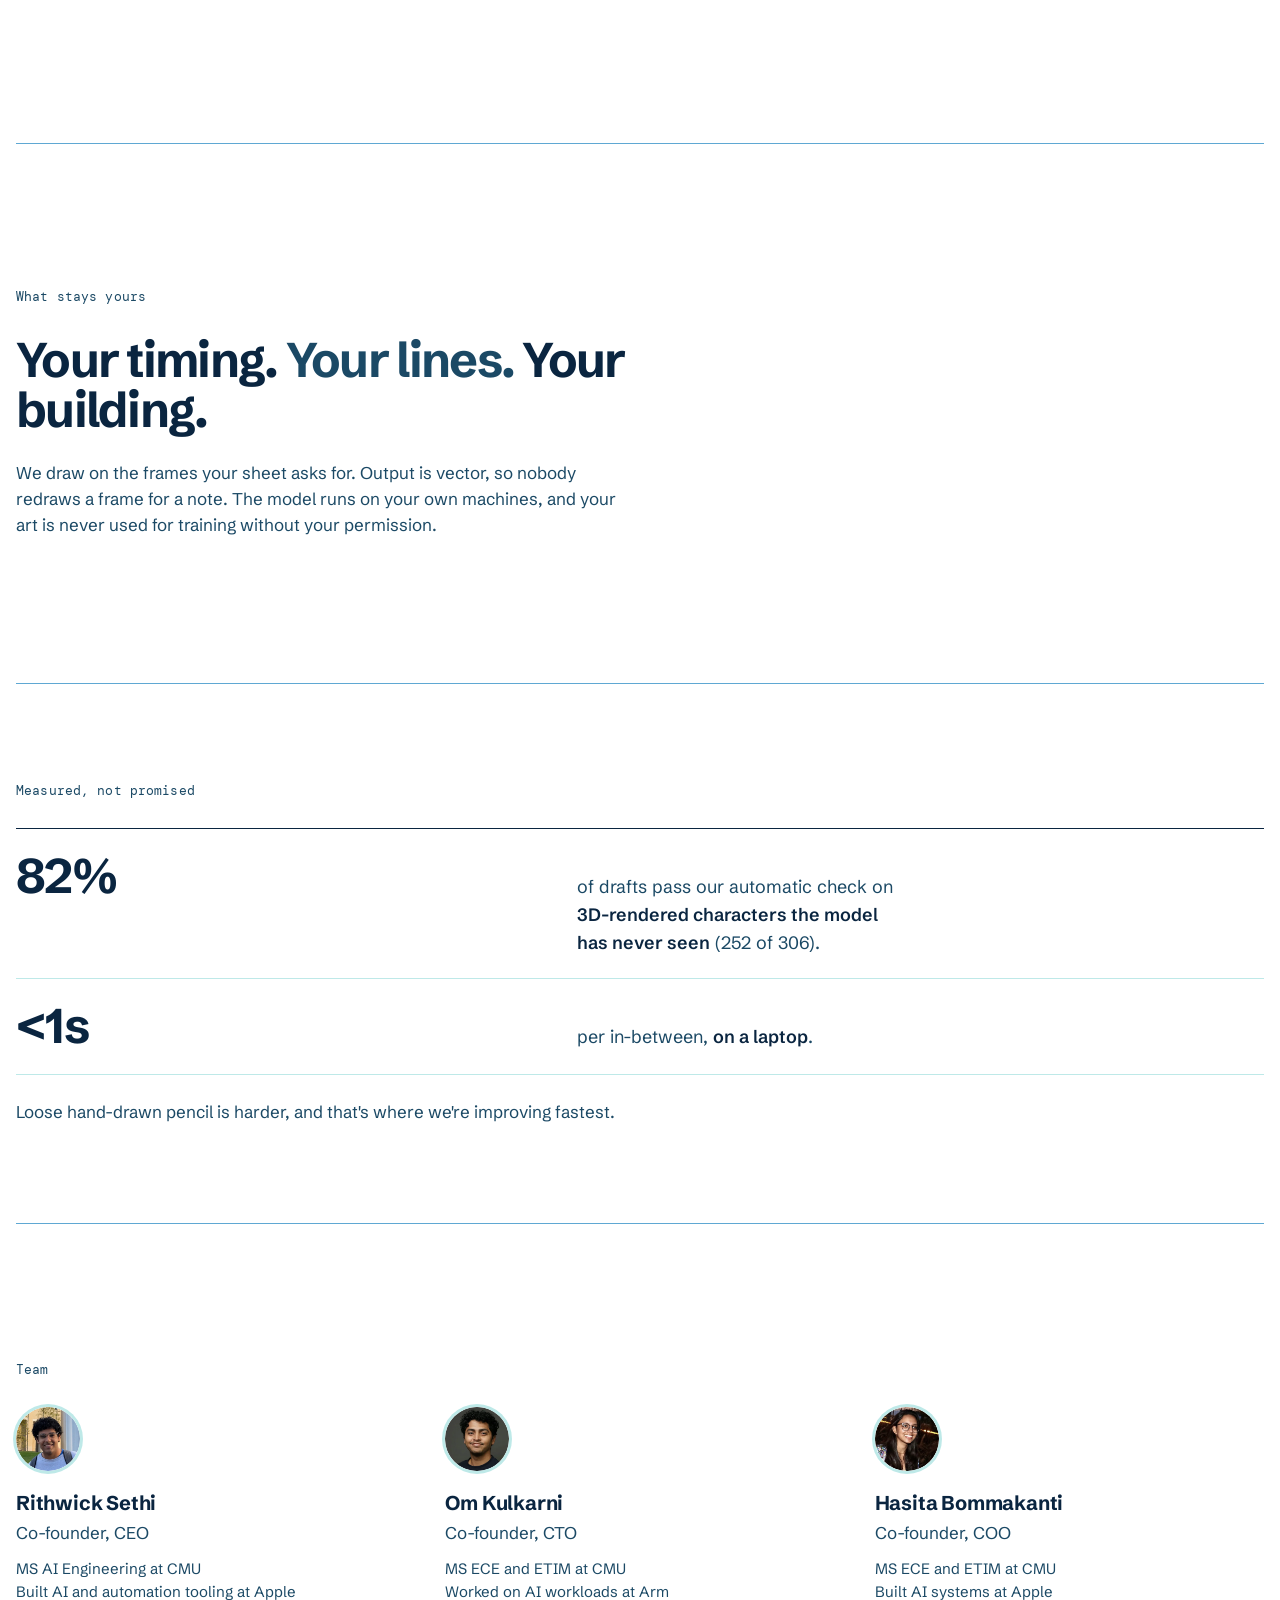
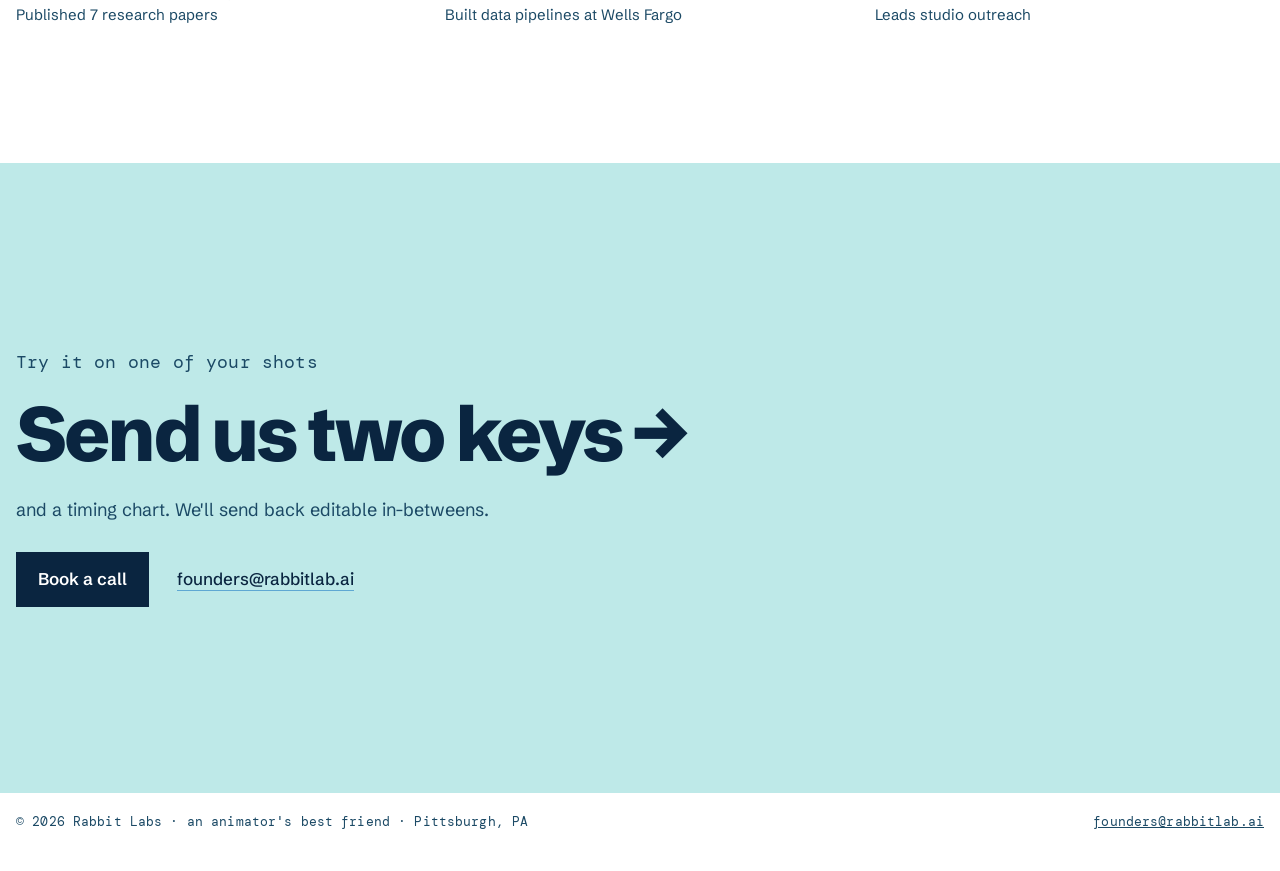
==== commit 5a7323b2: "Drop stray specks from the jab drawings; numbers styled like the headings Body strokes under 12 px a" ====
--- a/index.html
+++ b/index.html
@@ -16,7 +16,7 @@
 <link rel="preconnect" href="https://fonts.googleapis.com">
 <link rel="preconnect" href="https://fonts.gstatic.com" crossorigin>
 <link rel="stylesheet" href="https://fonts.googleapis.com/css2?family=Schibsted+Grotesk:wght@400..900&family=DM+Mono:wght@400;500&display=swap">
-<link rel="stylesheet" href="styles.css?v=12">
+<link rel="stylesheet" href="styles.css?v=13">
 <style>
 .piece{position:relative;border-top:1px solid var(--sky)}
 .piece .sticky{position:sticky;top:0;height:100svh;display:flex;flex-direction:column;justify-content:center;padding-top:58px}
--- a/styles.css
+++ b/styles.css
@@ -43,7 +43,7 @@
 .say span{color:var(--deep)}
 .rows{border-top:1px solid var(--navy)}
 .row{display:grid;grid-template-columns:minmax(0,1fr) minmax(0,1.3fr);gap:32px;align-items:baseline;padding:22px 0;border-bottom:1px solid var(--foam)}
-.row b{font-weight:800;font-size:clamp(44px,5.2vw,80px);line-height:.9;letter-spacing:-.05em}
+.row b{font-weight:700;font-size:clamp(30px,3.8vw,58px);line-height:1.04;letter-spacing:-.035em}
 .row p{margin:0;font-size:clamp(16px,1.4vw,20px);color:var(--deep);max-width:30ch}
 .row p strong{color:var(--navy);font-weight:600}
 .small{color:var(--deep);margin:24px 0 0;max-width:62ch}
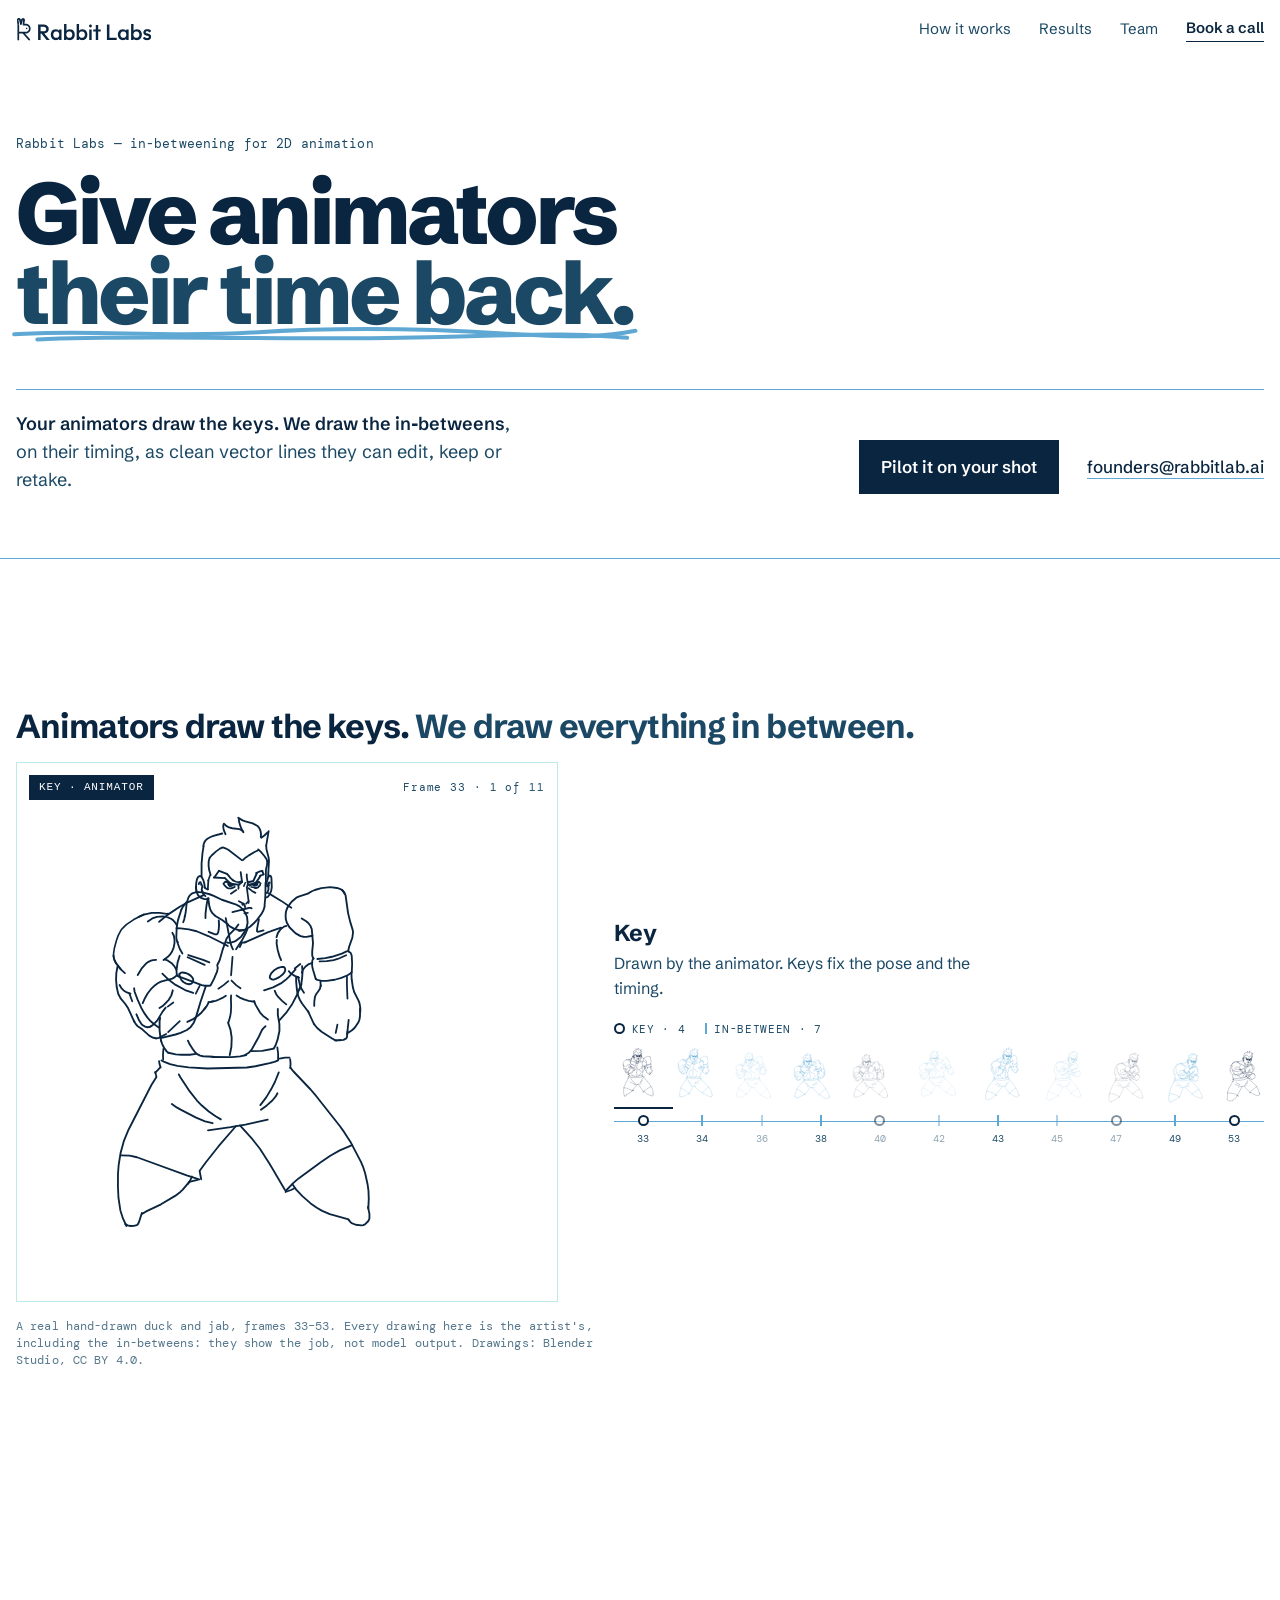
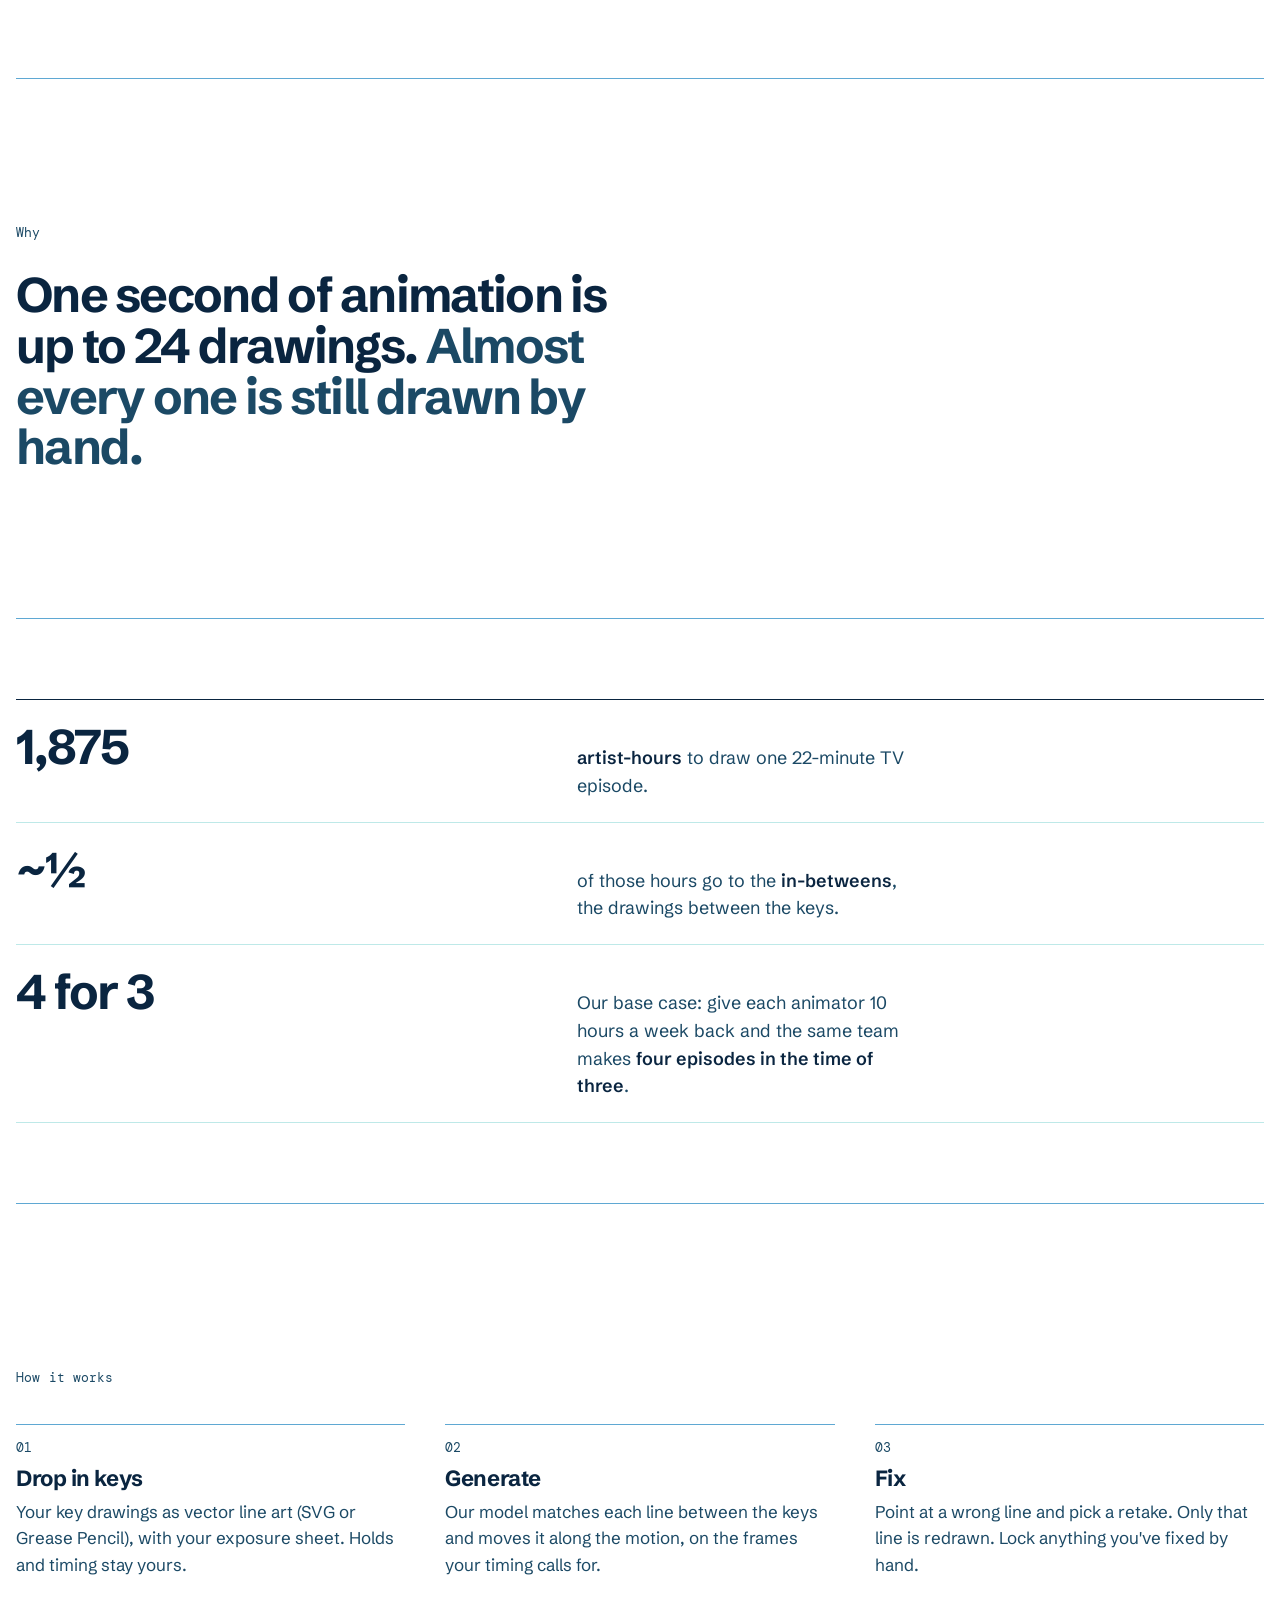
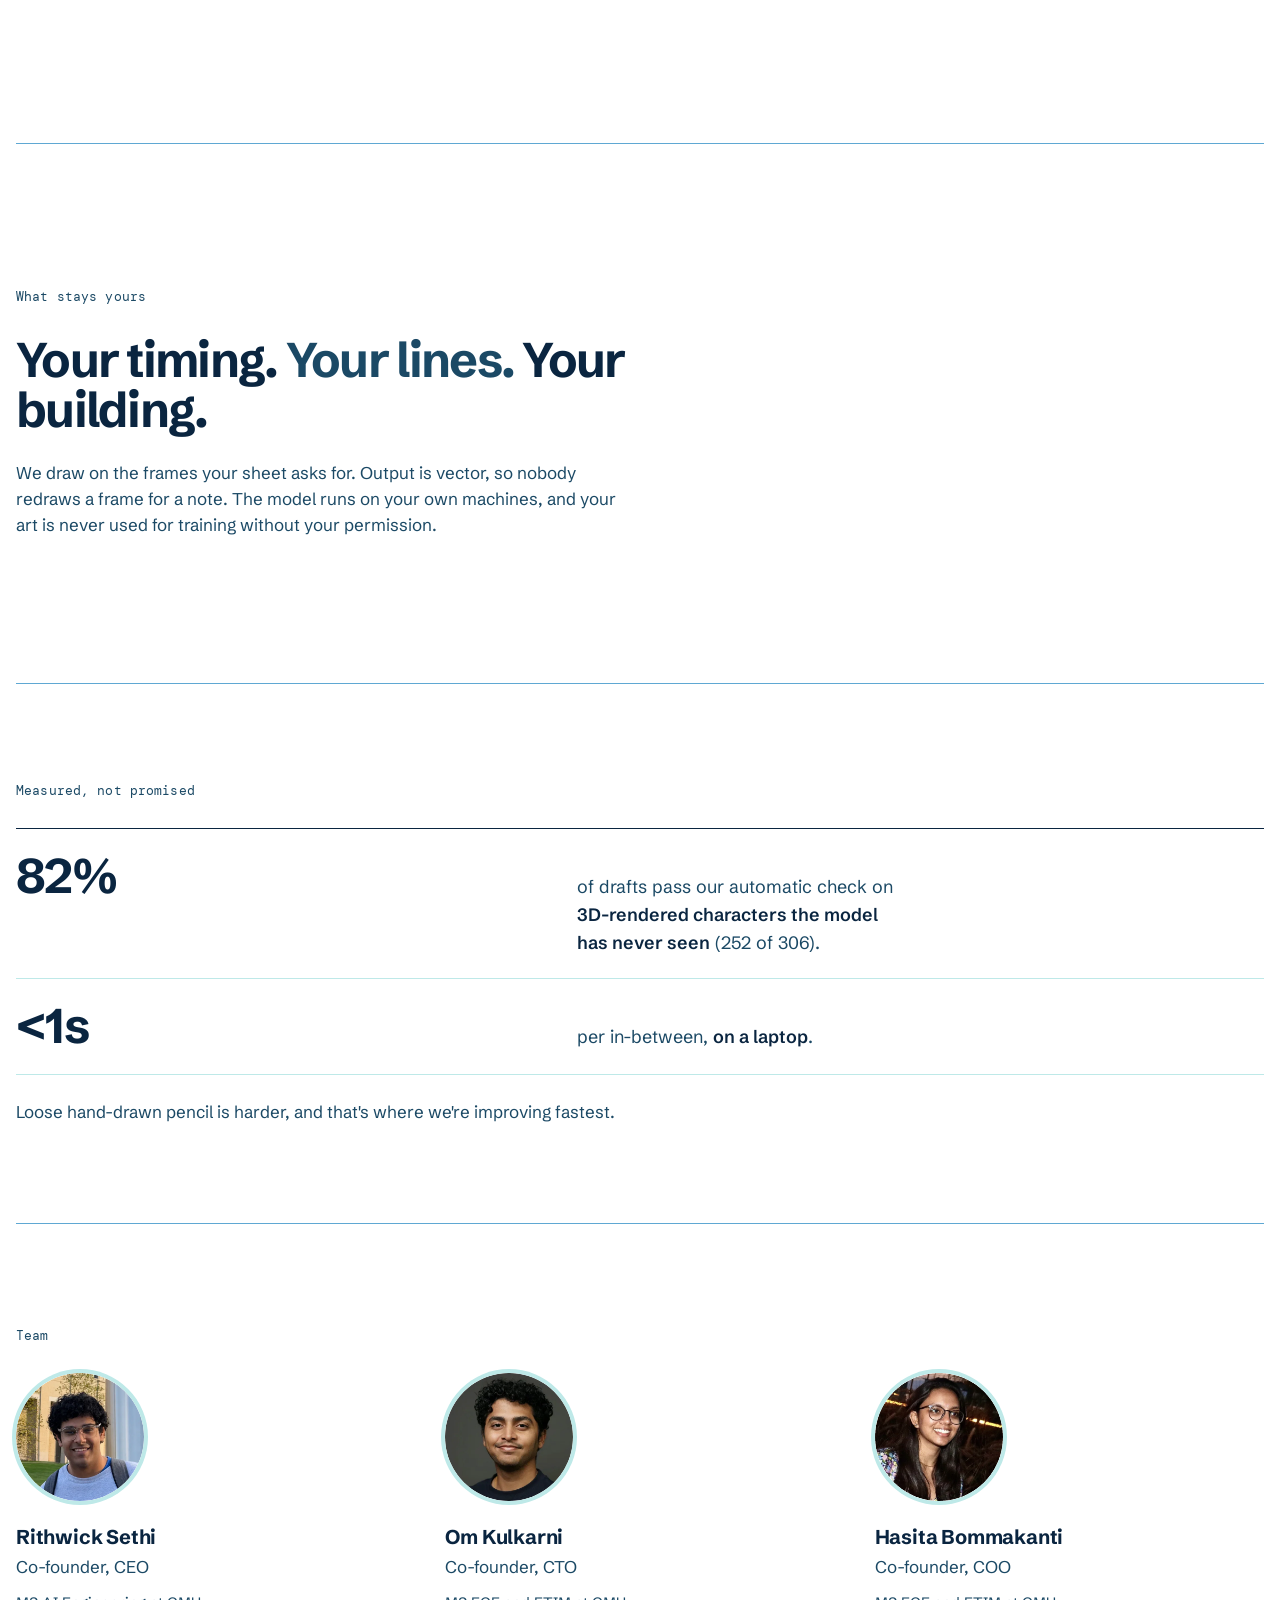
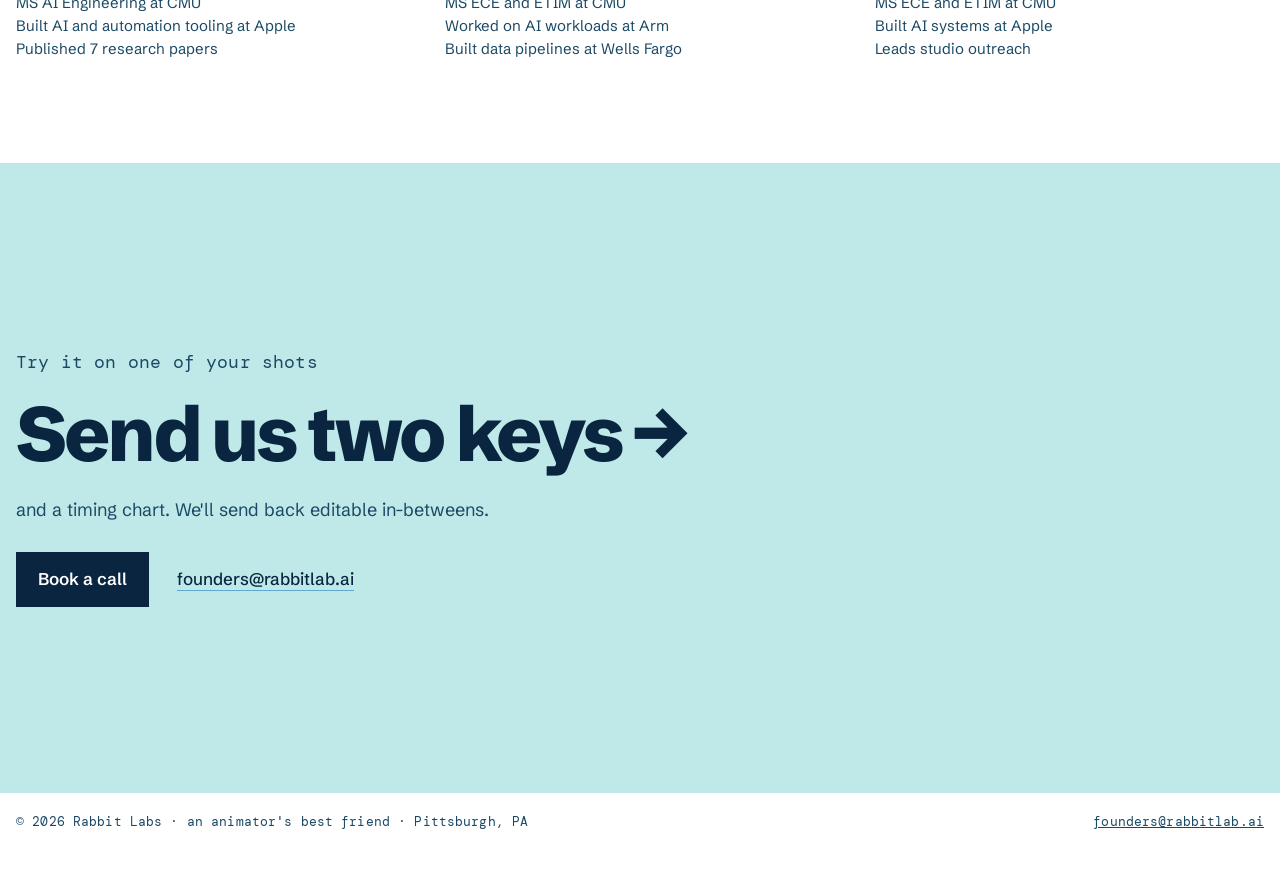
==== commit 9059f425: "Bigger founder photos (128px, 104px on phones) Co-Authored-By: Claude Opus 5.5 <noreply@anthropic.co" ====
--- a/index.html
+++ b/index.html
@@ -16,7 +16,7 @@
 <link rel="preconnect" href="https://fonts.googleapis.com">
 <link rel="preconnect" href="https://fonts.gstatic.com" crossorigin>
 <link rel="stylesheet" href="https://fonts.googleapis.com/css2?family=Schibsted+Grotesk:wght@400..900&family=DM+Mono:wght@400;500&display=swap">
-<link rel="stylesheet" href="styles.css?v=13">
+<link rel="stylesheet" href="styles.css?v=14">
 <style>
 .piece{position:relative;border-top:1px solid var(--sky)}
 .piece .sticky{position:sticky;top:0;height:100svh;display:flex;flex-direction:column;justify-content:center;padding-top:58px}
--- a/styles.css
+++ b/styles.css
@@ -53,7 +53,7 @@
 .cols p{margin:0;color:var(--deep)}
 .cols .mono{color:var(--deep);margin:0}
 .team{display:grid;grid-template-columns:repeat(3,minmax(0,1fr));gap:40px}
-.team img{width:64px;height:64px;border-radius:50%;object-fit:cover;display:block;margin-bottom:16px;box-shadow:0 0 0 3px var(--foam)}
+.team img{width:128px;height:128px;border-radius:50%;object-fit:cover;display:block;margin-bottom:20px;box-shadow:0 0 0 4px var(--foam)}
 .team h3{margin:0;font-size:20px;font-weight:700;letter-spacing:-.01em}
 .team .role{margin:2px 0 10px;color:var(--deep)}
 .team ul{list-style:none;margin:0;padding:0;color:var(--deep);font-size:15px}
@@ -68,6 +68,7 @@
   .head nav a.nav{display:none}
   .hero-foot,.row{grid-template-columns:minmax(0,1fr);gap:10px}
   .cols,.team{grid-template-columns:minmax(0,1fr);gap:28px}
+  .team img{width:104px;height:104px}
   .card,.end{padding:64px 0;min-height:auto}
 }
 @media (prefers-reduced-motion:reduce){html{scroll-behavior:auto}}
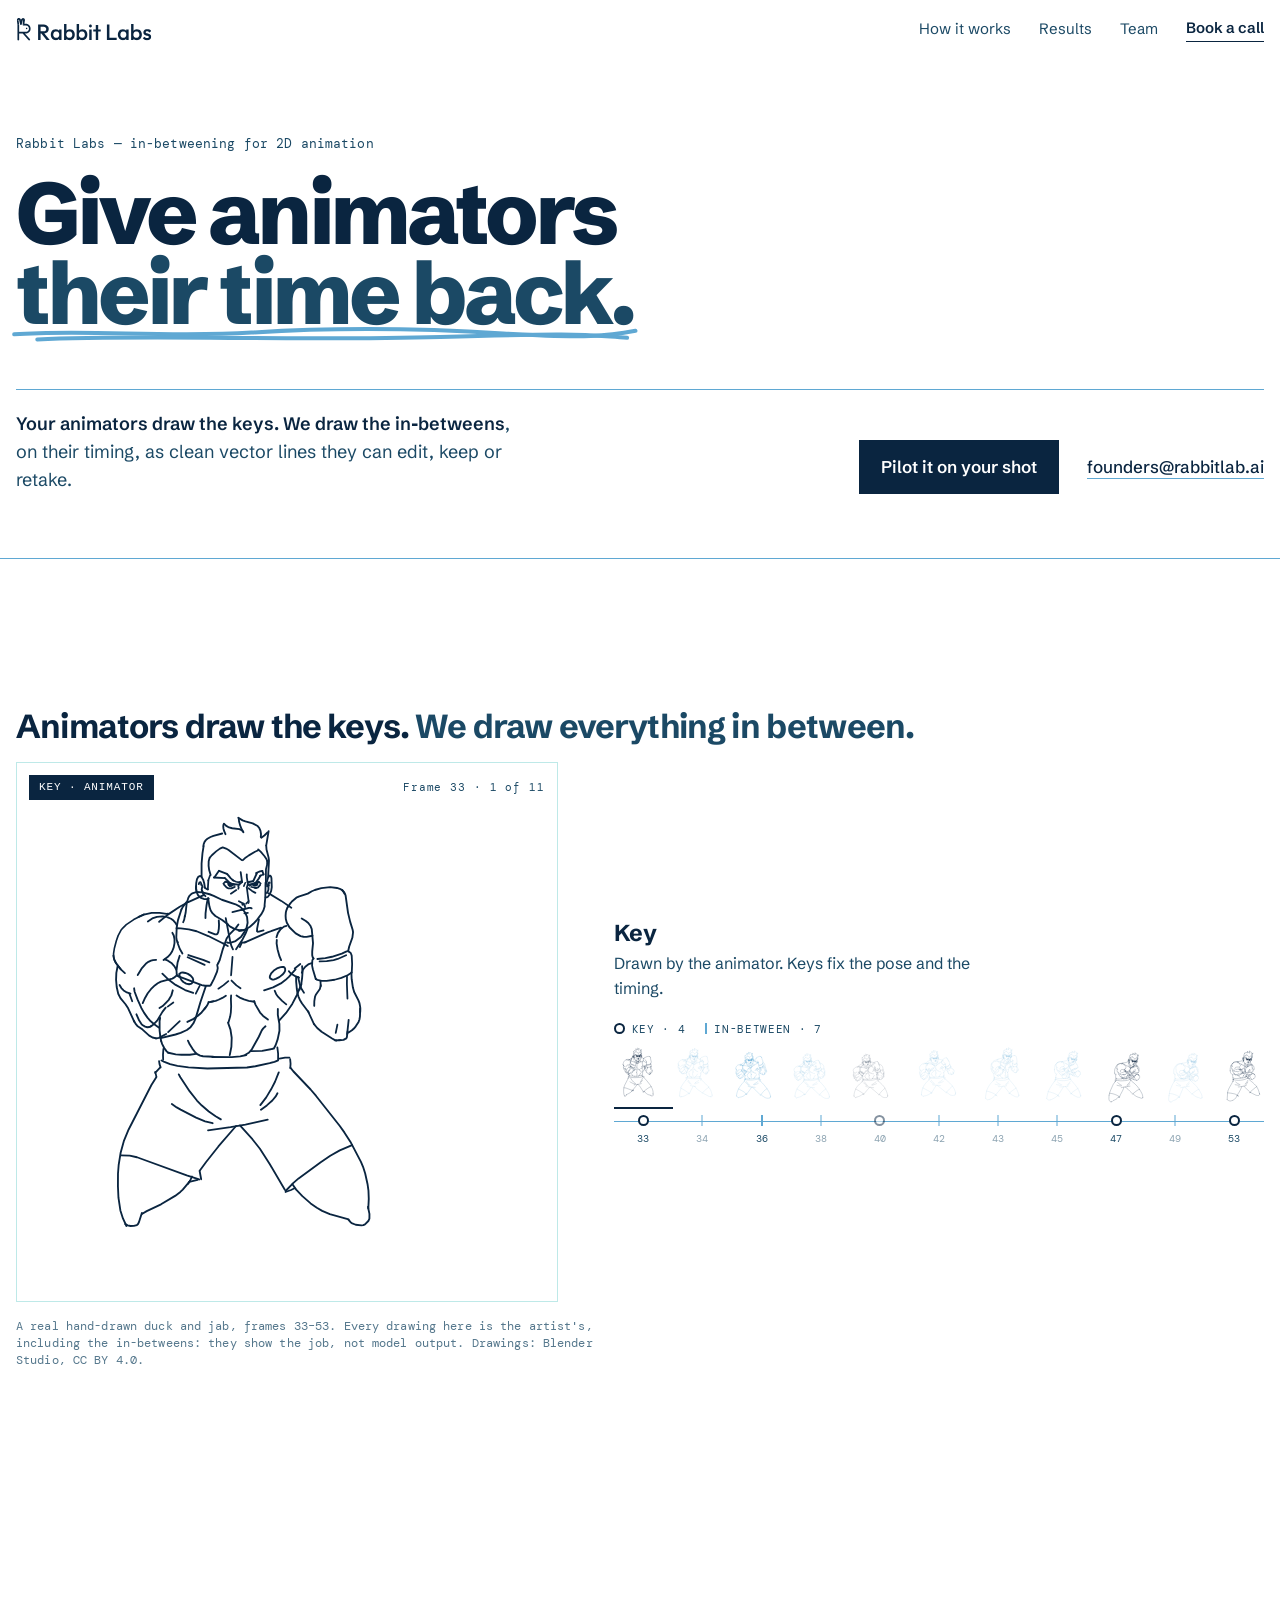
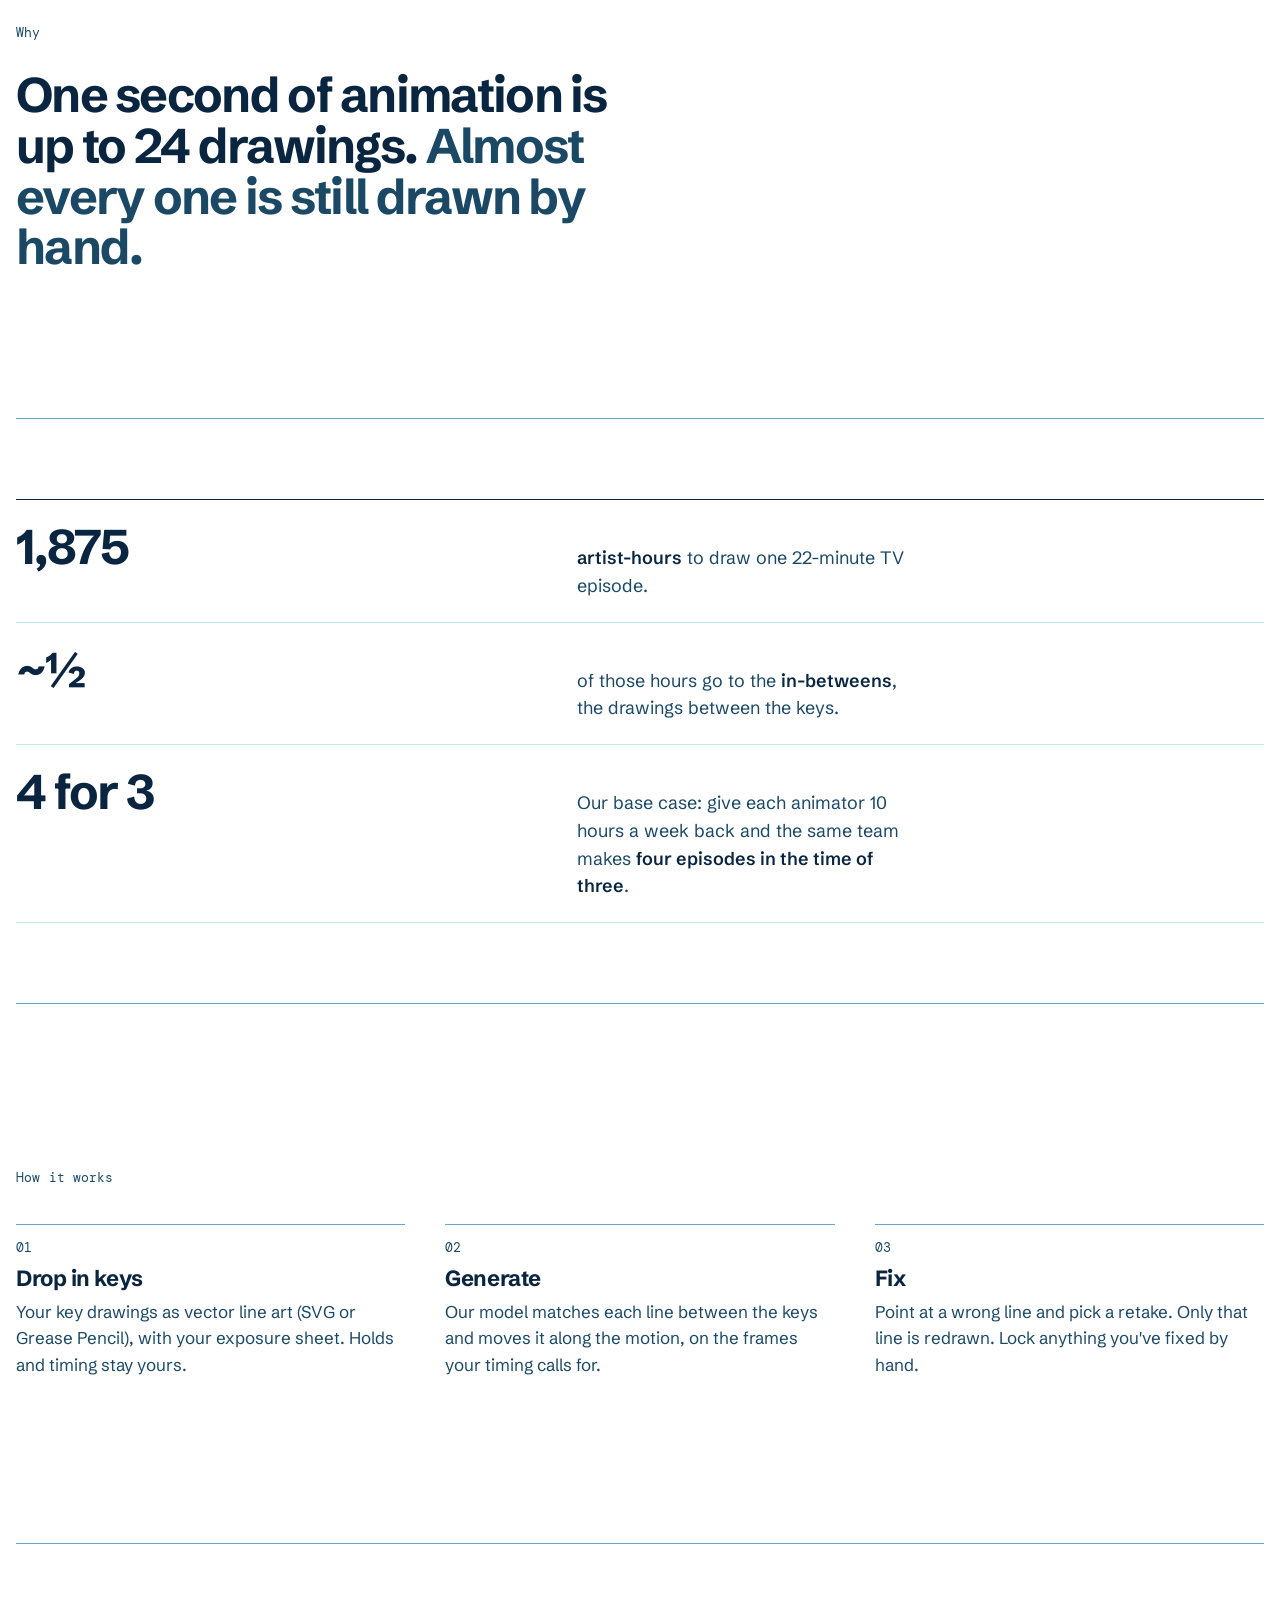
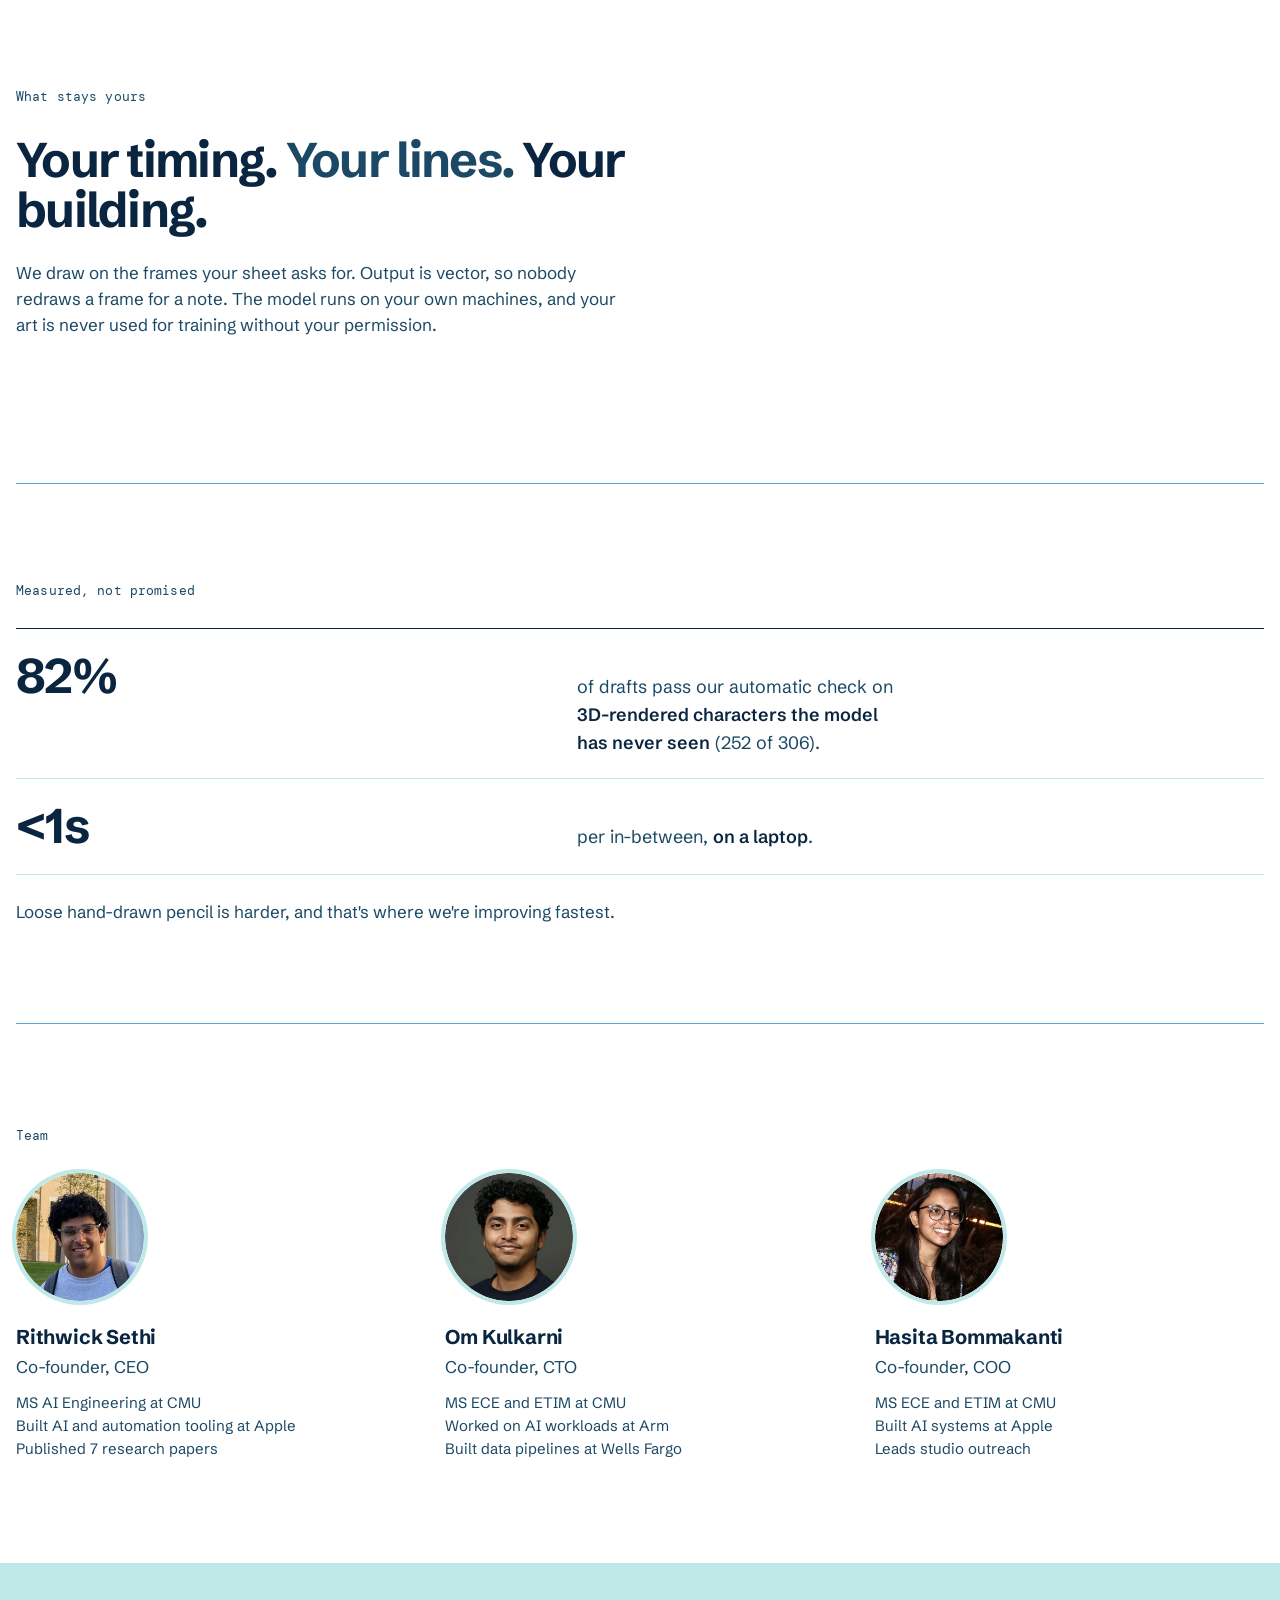
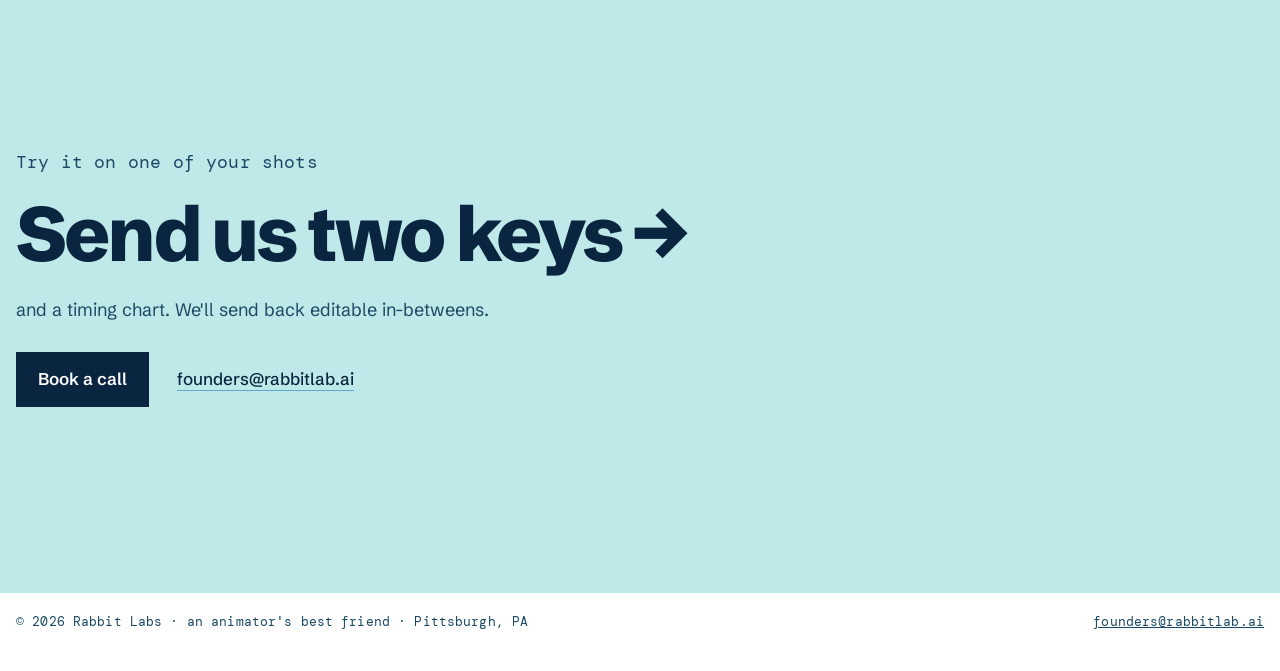
==== commit 00ba7efb: "Jab plays like a flipbook: shorter scroll per drawing, quick crossfade Co-Authored-By: Claude Opus 5" ====
--- a/index.html
+++ b/index.html
@@ -23,11 +23,11 @@
 .lead{font-weight:700;font-size:clamp(24px,2.6vw,38px);letter-spacing:-.025em;line-height:1.1;margin:0 0 18px}
 .lead span{transition:opacity .2s}
 .lead .b{color:var(--deep)}
-.boxB{height:480vh}
+.boxB{height:280vh}
 .jab{display:grid;grid-template-columns:minmax(0,1fr) minmax(0,1.2fr);gap:20px 56px;align-items:center}
 .shot{position:relative;margin:0;border:1px solid var(--foam);height:min(60svh,620px)}
-.shot img{position:absolute;inset:0;width:100%;height:100%;object-fit:contain;padding:44px 16px 16px;visibility:hidden}
-.shot img.on{visibility:visible}
+.shot img{position:absolute;inset:0;width:100%;height:100%;object-fit:contain;padding:44px 16px 16px;opacity:0;transition:opacity .09s linear}
+.shot img.on{opacity:1}
 .chip{position:absolute;top:12px;left:12px;z-index:1;font:500 11px/1 var(--mono);letter-spacing:.08em;text-transform:uppercase;padding:7px 10px;background:var(--navy);color:#fff}
 .chip.ib{background:var(--sky)}
 .fno{position:absolute;top:12px;right:12px;z-index:1;font:400 11px/1 var(--mono);letter-spacing:.08em;color:var(--deep);padding:7px 0}
